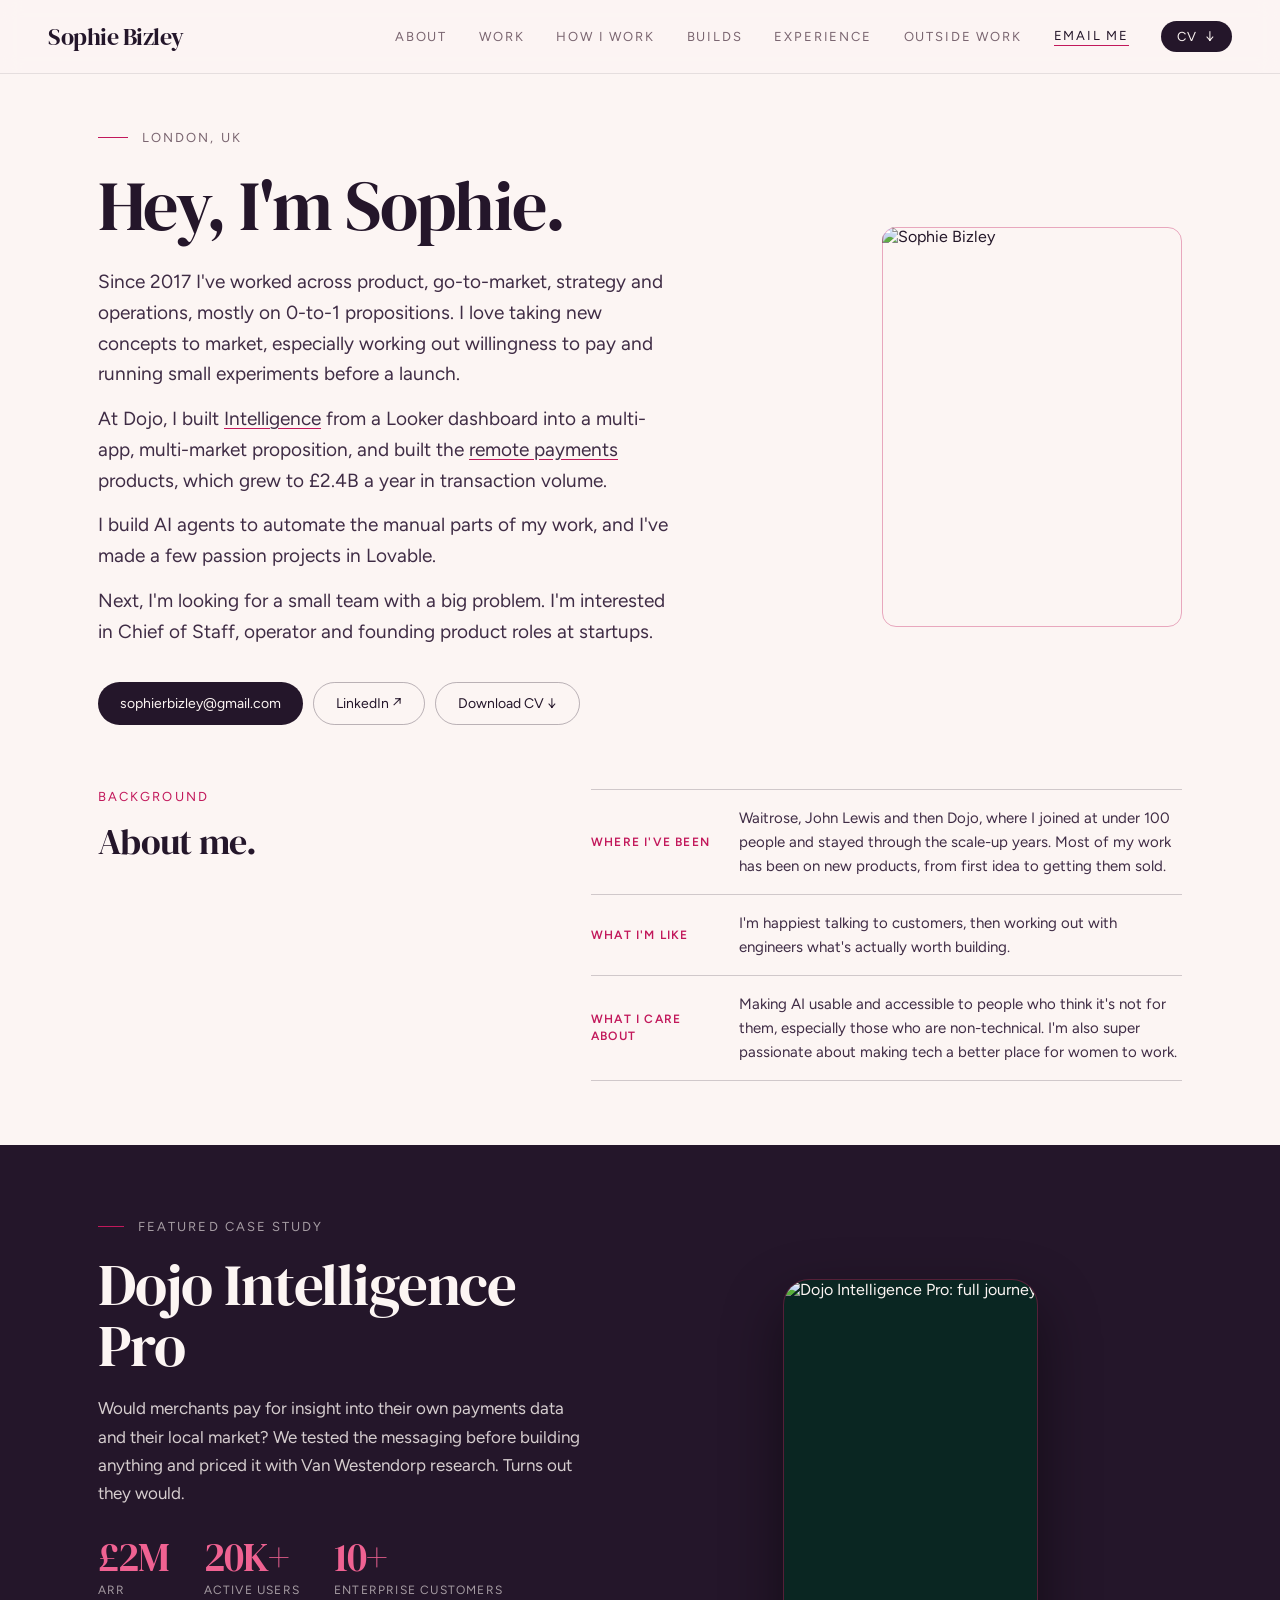
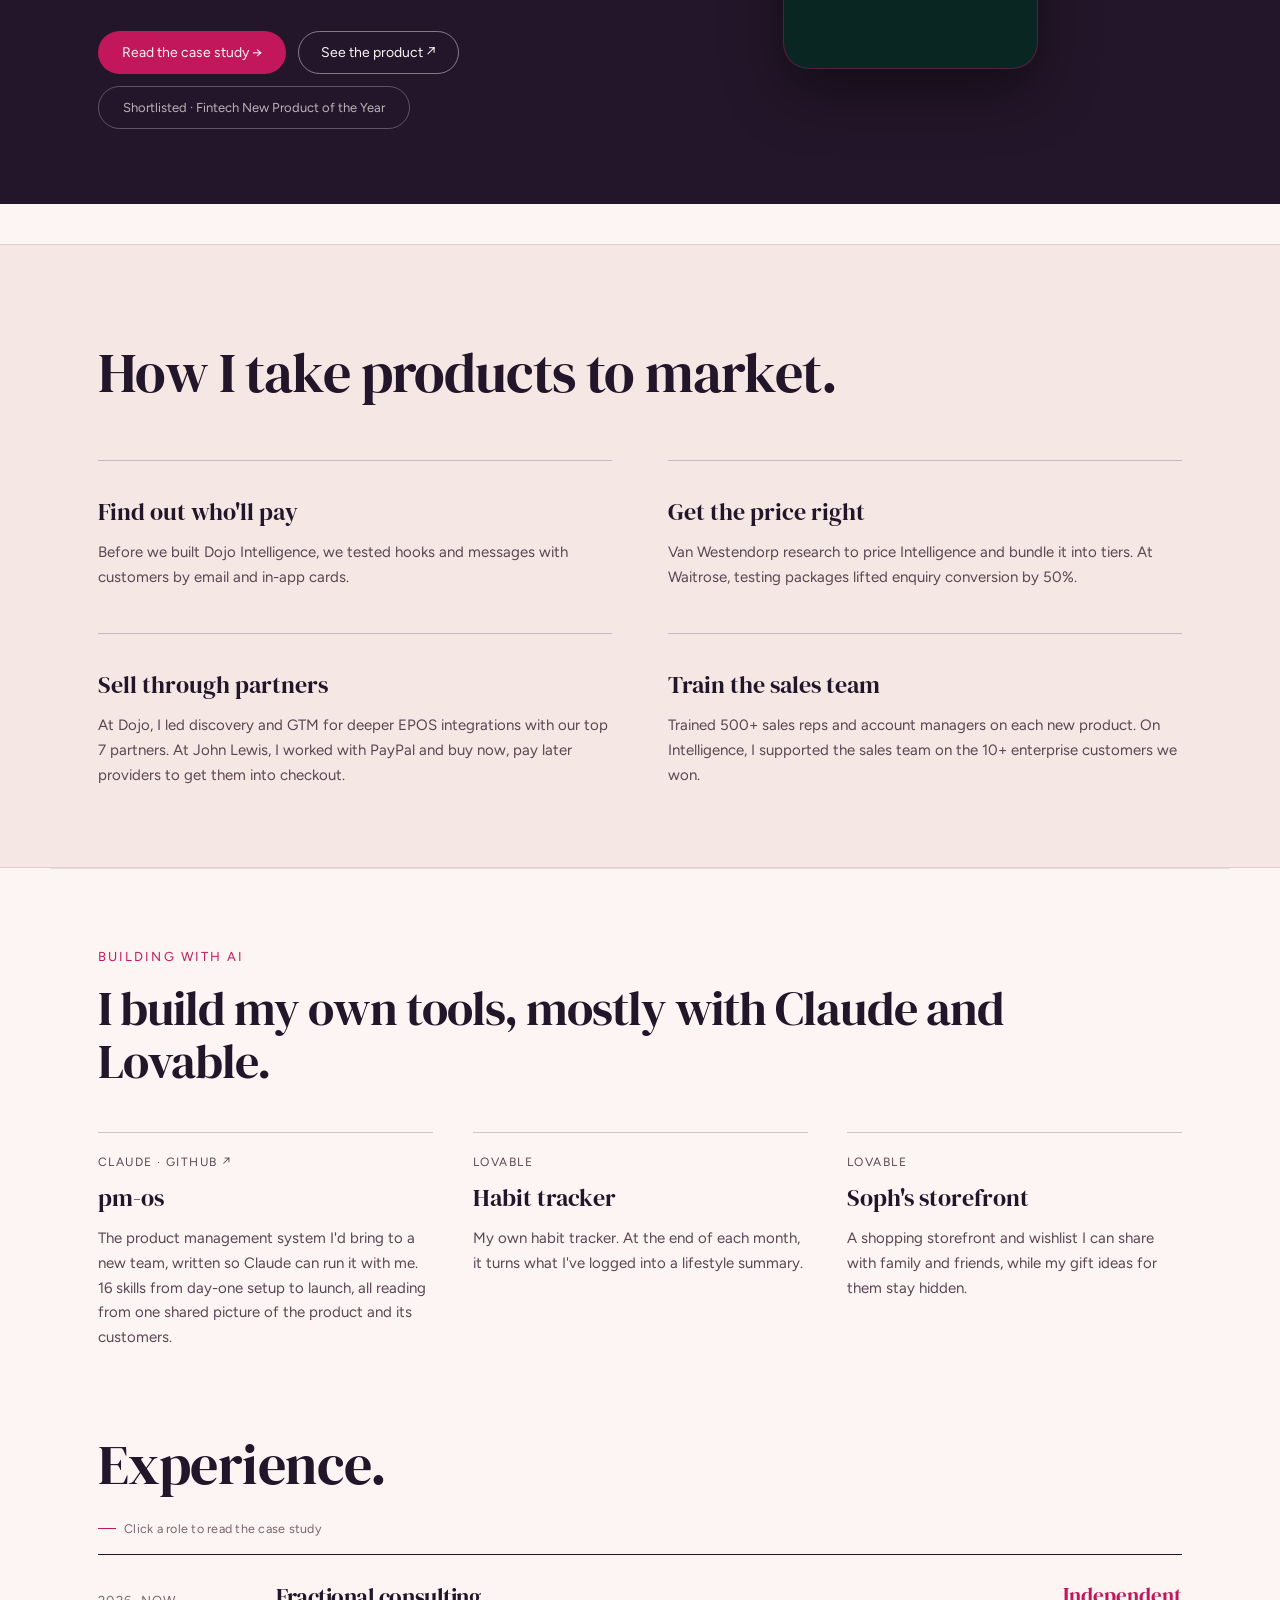
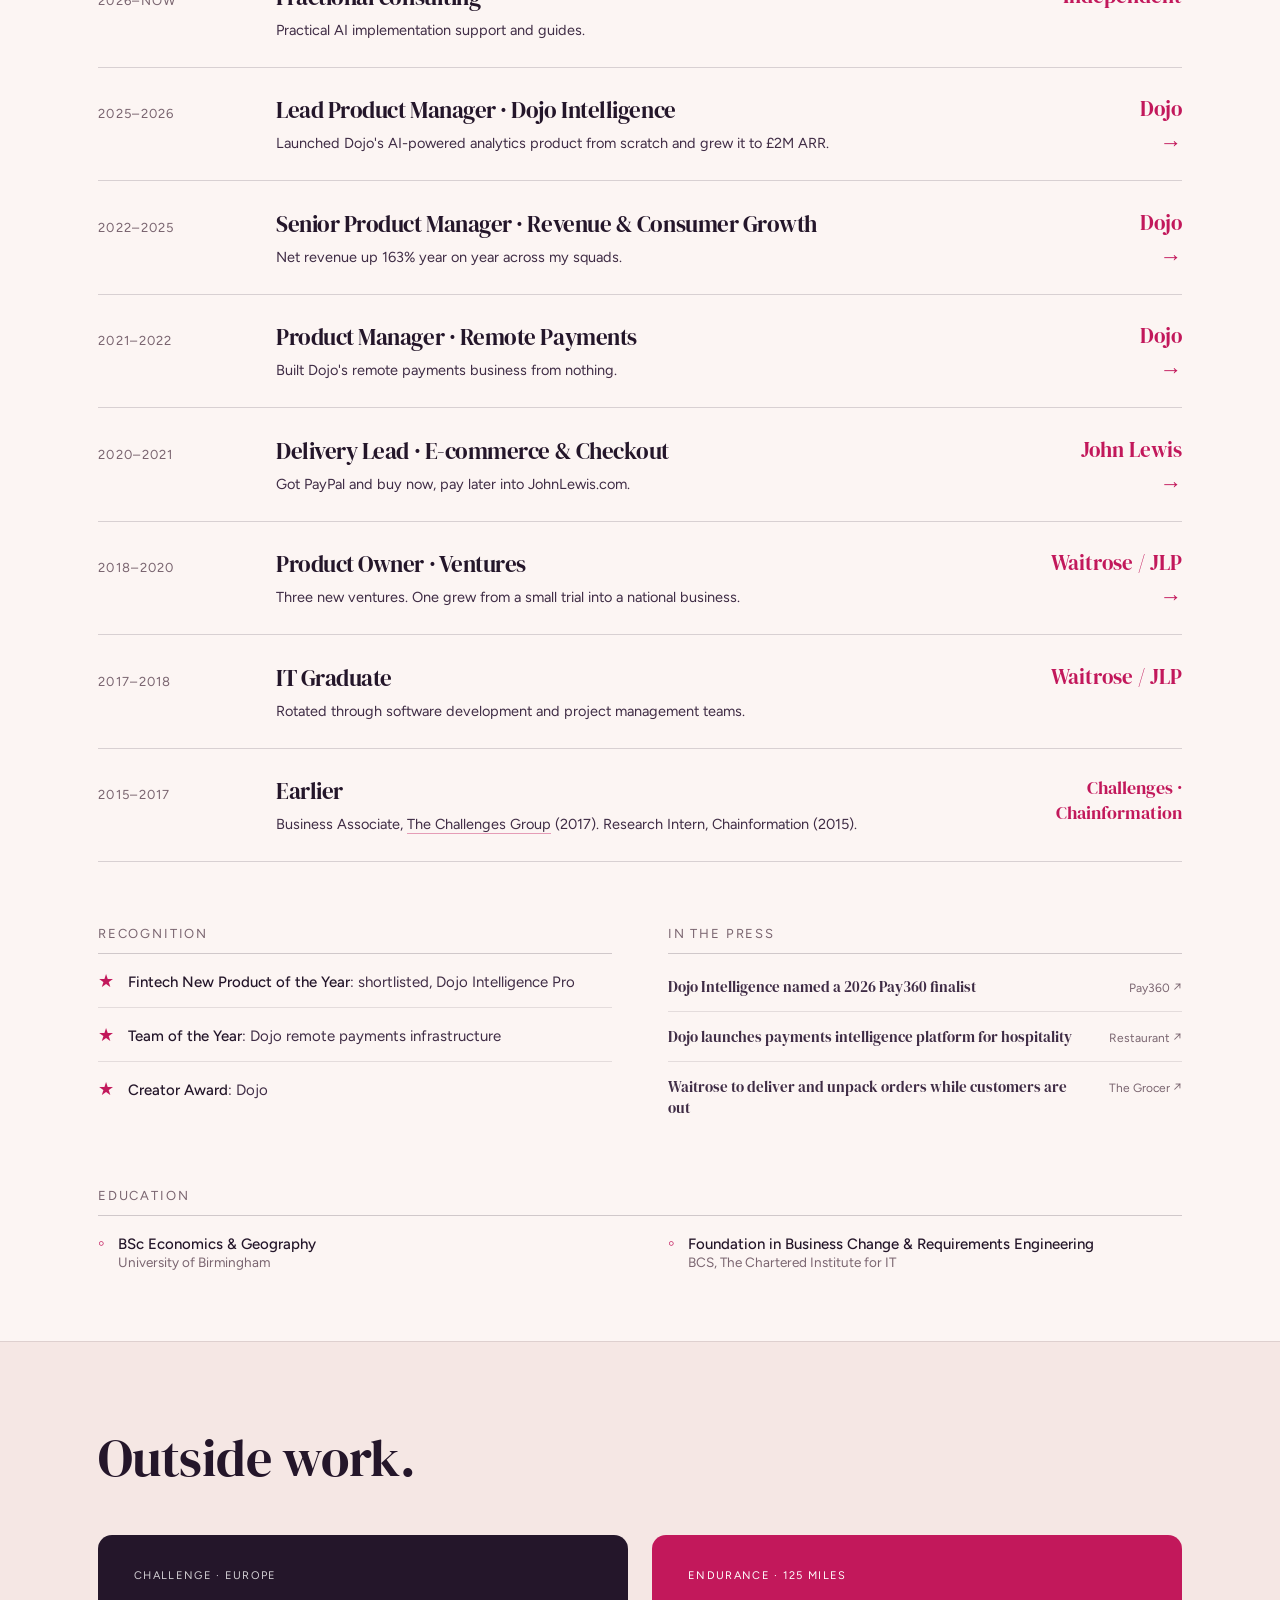
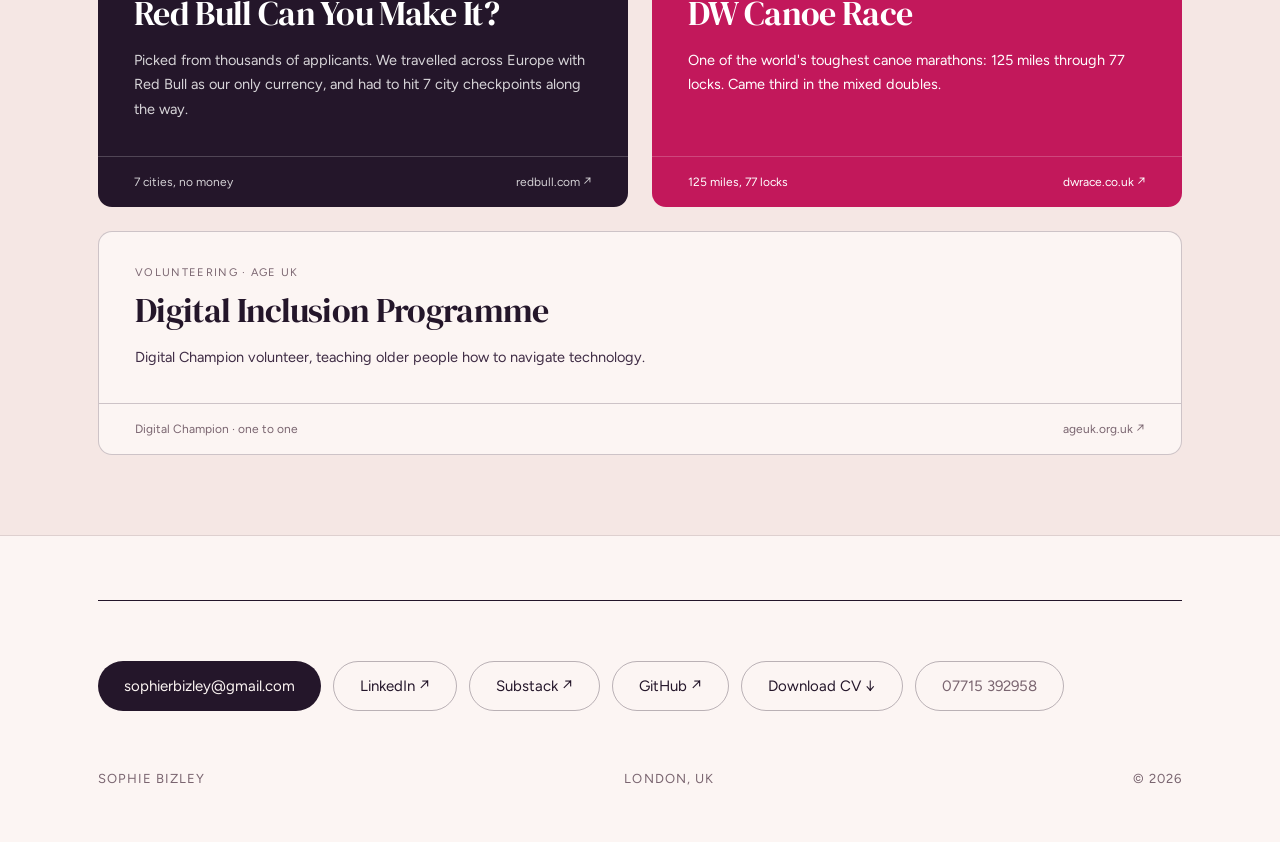
==== index.html @ 2b0c1ed3 "Sales card: one clause, no list Co-Authored-By: Claude Opus 5.5 <noreply@anthropic.com> Claude-Sessi" ====
<!DOCTYPE html>
<html lang="en">
<head>
<meta charset="utf-8">
<meta name="viewport" content="width=device-width, initial-scale=1">
<title>Sophie Bizley</title>
<meta name="description" content="Hey, I'm Sophie. 10 years across product, strategy, GTM and operations in fast-moving tech. Built an AI analytics product to £2M ARR and a payments product to £2.4B in annual volume.">
<link rel="canonical" href="https://sbizley.github.io/">
<meta property="og:type" content="website">
<meta property="og:url" content="https://sbizley.github.io/">
<meta property="og:title" content="Hey, I'm Sophie Bizley">
<meta property="og:description" content="10 years across product, strategy, GTM and operations in fast-moving tech. Built an AI analytics product to £2M ARR and a payments product to £2.4B in annual volume.">
<meta property="og:image" content="https://sbizley.github.io/og-card.jpg">
<meta property="og:image:width" content="1200">
<meta property="og:image:height" content="627">
<meta property="og:image:alt" content="Sophie Bizley, London. Product, strategy, GTM and operations.">
<meta name="twitter:card" content="summary_large_image">
<meta name="twitter:image" content="https://sbizley.github.io/og-card.jpg">
<link rel="icon" type="image/svg+xml" href="favicon.svg">
<link rel="stylesheet" href="style.css">
</head>
<body>

<nav class="nav">
  <a href="#top" class="brand">Sophie Bizley</a>
  <button class="burger" type="button" aria-label="Toggle menu" aria-expanded="false"><span></span></button>
  <div class="navlinks">
    <a href="#about">About</a>
    <a href="#work">Work</a>
    <a href="#gtm">How I work</a>
    <a href="#build">Builds</a>
    <a href="#path">Experience</a>
    <a href="#beyond">Outside work</a>
    <a href="mailto:sophierbizley@gmail.com" class="contact">Email me</a>
    <a href="Sophie-Bizley-CV.pdf" download class="cv">CV <span style="font-size:14px;line-height:1">↓</span></a>
  </div>
</nav>

<header id="top" class="wrap hero">
  <div class="eyebrow" data-reveal>
    <span class="rule"></span>
    London, UK
  </div>
  <h1 data-reveal data-reveal-delay="80">
    Hey, I'm Sophie.
  </h1>

  <div class="hero-grid">
    <div>
      <div class="hero-lede" data-reveal data-reveal-delay="160">
        <p>Since 2017 I&#39;ve worked across product, go-to-market, strategy and operations, mostly on 0-to-1 propositions. I love taking new concepts to market, especially working out willingness to pay and running small experiments before a launch.</p>
        <p>At Dojo, I built <a href="https://dojo.tech/products/dojo-intelligence/" target="_blank" rel="noopener">Intelligence</a> from a Looker dashboard into a multi-app, multi-market proposition, and built the <a href="https://dojo.tech/products/online-payments/" target="_blank" rel="noopener">remote payments</a> products, which grew to £2.4B a year in transaction volume.</p>
        <p>I build AI agents to automate the manual parts of my work, and I&#39;ve made a few passion projects in Lovable.</p>
        <p>Next, I&#39;m looking for a small team with a big problem. I&#39;m interested in Chief of Staff, operator and founding product roles at startups.</p>
      </div>
      <div class="hero-cta" data-reveal data-reveal-delay="240">
        <a href="mailto:sophierbizley@gmail.com" class="btn btn-solid">sophierbizley@gmail.com</a>
        <a href="https://www.linkedin.com/in/sophiebizley/" target="_blank" rel="noopener" class="btn btn-outline">LinkedIn ↗</a>
        <a href="Sophie-Bizley-CV.pdf" download class="btn btn-outline">Download CV ↓</a>
      </div>
    </div>
    <div class="hero-photo" data-reveal data-reveal-delay="120">
      <img src="ref-img-00.jpg" alt="Sophie Bizley">
    </div>
  </div>
</header>

<section id="about" class="wrap about-section">
  <div class="two-col">
    <div data-reveal>
      <div class="about-kicker">Background</div>
      <h2 class="about-title">About me.</h2>
    </div>
    <div class="about-list" data-reveal data-reveal-delay="100">
      <div class="about-row">
        <span class="k">Where I&#39;ve been</span>
        <p>Waitrose, John Lewis and then Dojo, where I joined at under 100 people and stayed through the scale-up years. Most of my work has been on new products, from first idea to getting them sold.</p>
      </div>
      <div class="about-row">
        <span class="k">What I&#39;m like</span>
        <p>I&#39;m happiest talking to customers, then working out with engineers what&#39;s actually worth building.</p>
      </div>
      <div class="about-row">
        <span class="k">What I care about</span>
        <p>Making AI usable and accessible to people who think it&#39;s not for them, especially those who are non-technical. I&#39;m also super passionate about making tech a better place for women to work.</p>
      </div>
    </div>
  </div>
</section>

<section id="work" class="feature-section">
  <div class="wrap feature">
    <div data-reveal>
      <div class="eyebrow">
        <span class="rule"></span>
        Featured case study
      </div>
      <h2>Dojo Intelligence Pro</h2>
      <p>Would merchants pay for insight into their own payments data and their local market? We tested the messaging before building anything and priced it with Van Westendorp research. Turns out they would.</p>
      <div class="feature-stats">
        <div>
          <div class="num-big num-count" data-count="2" data-prefix="£" data-suffix="M">£2M</div>
          <div class="num-label">ARR</div>
        </div>
        <div>
          <div class="num-big num-count" data-count="20" data-suffix="K+">20K+</div>
          <div class="num-label">Active users</div>
        </div>
        <div>
          <div class="num-big num-count" data-count="10" data-suffix="+">10+</div>
          <div class="num-label">Enterprise customers</div>
        </div>
      </div>
      <div class="feature-cta">
        <a href="intelligence-pro.html" class="btn btn-accent">Read the case study →</a>
        <a href="https://dojo.tech/products/dojo-intelligence/" target="_blank" rel="noopener" class="btn btn-outline btn-on-dark">See the product ↗</a>
        <span class="feature-badge">Shortlisted · Fintech New Product of the Year</span>
      </div>
    </div>
    <div class="feature-media" data-reveal data-reveal-delay="120">
      <div class="feature-media-frame">
        <img src="full-journey-hd.gif" data-gif="full-journey-hd-poster.png" alt="Dojo Intelligence Pro: full journey">
      </div>
    </div>
  </div>
</section>

<!-- HOW I LIKE TO WORK: removed for now, Soph adding back the automation stat later
<section id="approach" class="approach-section">
  <div class="wrap">
    <div class="kicker" data-reveal>How I like to work</div>
    <h2 data-reveal data-reveal-delay="80">I hate doing the same task twice, I love a good problem, and I&#39;d rather test an idea than argue about it.</h2>
    <div class="approach-grid">
      <div class="approach-item" data-reveal>
        <h3>Automate the manual stuff</h3>
        <p>I built AI agents and Jira, Slack and Notion automations that took over 6 team workflows, from company updates to roadmap syncing and customer insight triage, then opened them up to PMs across Dojo. My squad got 5+ hours a week back, and the wider PM team about a day a week.</p>
      </div>
      <div class="approach-item" data-reveal data-reveal-delay="100">
        <h3>Get close to customers</h3>
        <p>I spend time with merchants and sales teams until I find the question behind the question. Then I dig into the jobs they&#39;re trying to get done, because that&#39;s where the growth is.</p>
      </div>
      <div class="approach-item" data-reveal data-reveal-delay="200">
        <h3>Experiment to conviction</h3>
        <p>Gut feel gets a hypothesis. Experimentation gets a decision. Fake door tests, A/B variants, usage signals. On a small team, rigour has to be there from day one.</p>
      </div>
      <div class="approach-item" data-reveal data-reveal-delay="300">
        <h3>Bring people with me</h3>
        <p>I&#39;ve trained 500+ sales reps, run vision workshops with founders and presented strategy to the whole company. A plan only works if people believe in it.</p>
      </div>
    </div>
  </div>
</section>
-->

<section id="gtm" class="approach-section">
  <div class="wrap">
    <h2 data-reveal>How I take products to market.</h2>
    <div class="approach-grid">
      <div class="approach-item" data-reveal>
        <h3>Find out who&#39;ll pay</h3>
        <p>Before we built Dojo Intelligence, we tested hooks and messages with customers by email and in-app cards.</p>
      </div>
      <div class="approach-item" data-reveal data-reveal-delay="100">
        <h3>Get the price right</h3>
        <p>Van Westendorp research to price Intelligence and bundle it into tiers. At Waitrose, testing packages lifted enquiry conversion by 50%.</p>
      </div>
      <div class="approach-item" data-reveal data-reveal-delay="200">
        <h3>Sell through partners</h3>
        <p>At Dojo, I led discovery and GTM for deeper EPOS integrations with our top 7 partners. At John Lewis, I worked with PayPal and buy now, pay later providers to get them into checkout.</p>
      </div>
      <div class="approach-item" data-reveal data-reveal-delay="300">
        <h3>Train the sales team</h3>
        <p>Trained 500+ sales reps and account managers on each new product. On Intelligence, I supported the sales team on the 10+ enterprise customers we won.</p>
      </div>
    </div>
  </div>
</section>

<section id="build" class="wrap build-section">
  <div class="kicker" data-reveal>Building with AI</div>
  <h2 data-reveal data-reveal-delay="80">I build my own tools, mostly with Claude and Lovable.</h2>
  <div class="approach-grid">
    <a href="https://github.com/SBizley/pm-os-growth-skills" target="_blank" rel="noopener" class="approach-item build-card" data-reveal>
      <div class="build-meta">Claude · GitHub ↗</div>
      <h3>pm-os</h3>
      <p>The product management system I&#39;d bring to a new team, written so Claude can run it with me. 16 skills from day-one setup to launch, all reading from one shared picture of the product and its customers.</p>
    </a>
    <div class="approach-item build-card" data-reveal data-reveal-delay="100">
      <div class="build-meta">Lovable</div>
      <h3>Habit tracker</h3>
      <p>My own habit tracker. At the end of each month, it turns what I&#39;ve logged into a lifestyle summary.</p>
    </div>
    <div class="approach-item build-card" data-reveal data-reveal-delay="200">
      <div class="build-meta">Lovable</div>
      <h3>Soph&#39;s storefront</h3>
      <p>A shopping storefront and wishlist I can share with family and friends, while my gift ideas for them stay hidden.</p>
    </div>
  </div>
</section>

<section id="path" class="wrap path-section">
  <h2 data-reveal>Experience.</h2>
  <div class="path-hint"><span class="rule"></span>Click a role to read the case study</div>

  <div class="roles">
    <div class="role-row" data-reveal>
      <div class="role-date">2026–Now</div>
      <div>
        <div class="role-title">Fractional consulting</div>
        <div class="role-desc">Practical AI implementation support and guides.</div>
      </div>
      <div class="role-meta">
        <div class="role-company">Independent</div>
      </div>
    </div>

    <a href="intelligence-pro.html" class="role-row" data-reveal>
      <div class="role-date">2025–2026</div>
      <div>
        <div class="role-title">Lead Product Manager · Dojo Intelligence</div>
        <div class="role-desc">Launched Dojo&#39;s AI-powered analytics product from scratch and grew it to £2M ARR.</div>
      </div>
      <div class="role-meta">
        <div class="role-company">Dojo</div>
        <div class="role-arrow">→</div>
      </div>
    </a>

    <a href="order-and-pay.html" class="role-row" data-reveal>
      <div class="role-date">2022–2025</div>
      <div>
        <div class="role-title">Senior Product Manager · Revenue &amp; Consumer Growth</div>
        <div class="role-desc">Net revenue up 163% year on year across my squads.</div>
      </div>
      <div class="role-meta">
        <div class="role-company">Dojo</div>
        <div class="role-arrow">→</div>
      </div>
    </a>

    <a href="remote-payments.html" class="role-row" data-reveal>
      <div class="role-date">2021–2022</div>
      <div>
        <div class="role-title">Product Manager · Remote Payments</div>
        <div class="role-desc">Built Dojo&#39;s remote payments business from nothing.</div>
      </div>
      <div class="role-meta">
        <div class="role-company">Dojo</div>
        <div class="role-arrow">→</div>
      </div>
    </a>

    <a href="john-lewis.html" class="role-row" data-reveal>
      <div class="role-date">2020–2021</div>
      <div>
        <div class="role-title">Delivery Lead · E-commerce &amp; Checkout</div>
        <div class="role-desc">Got PayPal and buy now, pay later into JohnLewis.com.</div>
      </div>
      <div class="role-meta">
        <div class="role-company">John Lewis</div>
        <div class="role-arrow">→</div>
      </div>
    </a>

    <a href="waitrose-ventures.html" class="role-row" data-reveal>
      <div class="role-date">2018–2020</div>
      <div>
        <div class="role-title">Product Owner · Ventures</div>
        <div class="role-desc">Three new ventures. One grew from a small trial into a national business.</div>
      </div>
      <div class="role-meta">
        <div class="role-company">Waitrose / JLP</div>
        <div class="role-arrow">→</div>
      </div>
    </a>

    <div class="role-row muted" data-reveal>
      <div class="role-date">2017–2018</div>
      <div>
        <div class="role-title">IT Graduate</div>
        <div class="role-desc">Rotated through software development and project management teams.</div>
      </div>
      <div class="role-meta">
        <div class="role-company">Waitrose / JLP</div>
      </div>
    </div>

    <div class="role-row muted" data-reveal>
      <div class="role-date">2015–2017</div>
      <div>
        <div class="role-title">Earlier</div>
        <div class="role-desc">Business Associate, <a href="https://challengesworldwide.com/" target="_blank" rel="noopener">The Challenges Group</a> (2017). Research Intern, Chainformation (2015).</div>
      </div>
      <div class="role-meta">
        <div class="role-company small">Challenges · Chainformation</div>
      </div>
    </div>
  </div>

  <div class="rec-press">
    <div data-reveal>
      <div class="list-heading">Recognition</div>
      <div>
        <div class="rec-row"><span class="star">★</span><div class="txt"><b>Fintech New Product of the Year</b>: shortlisted, Dojo Intelligence Pro</div></div>
        <div class="rec-row"><span class="star">★</span><div class="txt"><b>Team of the Year</b>: Dojo remote payments infrastructure</div></div>
        <div class="rec-row"><span class="star">★</span><div class="txt"><b>Creator Award</b>: Dojo</div></div>
      </div>
    </div>
    <div data-reveal data-reveal-delay="100">
      <div class="list-heading">In the Press</div>
      <div class="press-list">
        <a href="https://thepay360awards.com/2026-finalists/" target="_blank" rel="noopener" class="press-row">
          <span class="headline">Dojo Intelligence named a 2026 Pay360 finalist</span>
          <span class="src">Pay360 ↗</span>
        </a>
        <a href="https://www.restaurantonline.co.uk/Article/2026/06/15/dojo-launches-payments-intelligence-platform-for-hospitality-businesses/" target="_blank" rel="noopener" class="press-row">
          <span class="headline">Dojo launches payments intelligence platform for hospitality</span>
          <span class="src">Restaurant ↗</span>
        </a>
        <a href="https://www.thegrocer.co.uk/news/waitrose-to-deliver-and-unpack-orders-while-customers-are-out/572445.article" target="_blank" rel="noopener" class="press-row">
          <span class="headline">Waitrose to deliver and unpack orders while customers are out</span>
          <span class="src">The Grocer ↗</span>
        </a>
      </div>
    </div>
  </div>

  <div class="education" data-reveal>
    <div class="list-heading">Education</div>
    <div class="two-col" style="grid-template-columns:1fr 1fr">
      <div class="edu-row">
        <span class="mark">◦</span>
        <div class="txt"><b>BSc Economics &amp; Geography</b><br><span class="school">University of Birmingham</span></div>
      </div>
      <div class="edu-row">
        <span class="mark">◦</span>
        <div class="txt"><b>Foundation in Business Change &amp; Requirements Engineering</b><br><span class="school">BCS, The Chartered Institute for IT</span></div>
      </div>
    </div>
  </div>
</section>


<section id="beyond" class="beyond-section">
  <div class="wrap beyond-inner">
    <h2 data-reveal>Outside work.</h2>
    <div class="beyond-grid">
      <div class="beyond-card dark" data-reveal>
        <figure class="photo-slot"><span>Photo: somewhere in Europe with a can of Red Bull</span></figure>
        <div class="beyond-body">
          <div class="beyond-kicker">Challenge · Europe</div>
          <div class="beyond-title">Red Bull Can You Make It?</div>
          <p>Picked from thousands of applicants. We travelled across Europe with Red Bull as our only currency, and had to hit 7 city checkpoints along the way.</p>
        </div>
        <a href="https://www.redbull.com/gb-en/events/red-bull-can-you-make-it" target="_blank" rel="noopener" class="beyond-foot">
          <span>7 cities, no money</span><span>redbull.com ↗</span>
        </a>
      </div>
      <div class="beyond-card accent" data-reveal data-reveal-delay="120">
        <figure class="photo-slot"><span>Photo: on the water, Devizes to Westminster</span></figure>
        <div class="beyond-body">
          <div class="beyond-kicker">Endurance · 125 miles</div>
          <div class="beyond-title">DW Canoe Race</div>
          <p>One of the world&#39;s toughest canoe marathons: 125 miles through 77 locks. Came third in the mixed doubles.</p>
        </div>
        <a href="https://www.dwrace.co.uk/" target="_blank" rel="noopener" class="beyond-foot">
          <span>125 miles, 77 locks</span><span>dwrace.co.uk ↗</span>
        </a>
      </div>
      <div class="beyond-card light full" data-reveal data-reveal-delay="240">
        <figure class="photo-slot"><span>Photo: Age UK Digital Champion session</span></figure>
        <div class="beyond-body">
          <div class="beyond-kicker">Volunteering · Age UK</div>
          <div class="beyond-title">Digital Inclusion Programme</div>
          <p>Digital Champion volunteer, teaching older people how to navigate technology.</p>
        </div>
        <a href="https://www.ageuk.org.uk/our-impact/programmes/digital-skills/digital-champions/" target="_blank" rel="noopener" class="beyond-foot">
          <span>Digital Champion · one to one</span><span>ageuk.org.uk ↗</span>
        </a>
      </div>
    </div>
  </div>
</section>


<footer class="wrap site-footer">
  <div class="footer-inner" data-reveal>
    <div class="footer-cta">
      <a href="mailto:sophierbizley@gmail.com" class="btn btn-solid" style="padding:15px 26px;font-size:15px">sophierbizley@gmail.com</a>
      <a href="https://www.linkedin.com/in/sophiebizley/" target="_blank" rel="noopener" class="btn btn-outline" style="padding:15px 26px;font-size:15px">LinkedIn ↗</a>
      <a href="https://techwithsoph.substack.com" target="_blank" rel="noopener" class="btn btn-outline" style="padding:15px 26px;font-size:15px">Substack ↗</a>
      <a href="https://github.com/SBizley" target="_blank" rel="noopener" class="btn btn-outline" style="padding:15px 26px;font-size:15px">GitHub ↗</a>
      <a href="Sophie-Bizley-CV.pdf" download class="btn btn-outline" style="padding:15px 26px;font-size:15px">Download CV ↓</a>
      <span class="btn-static">07715 392958</span>
    </div>
    <div class="footer-meta">
      <span>Sophie Bizley</span>
      <span>London, UK</span>
      <span>© 2026</span>
    </div>
  </div>
</footer>

<script src="main.js"></script>
</body>
</html>
---- style.css ----
/* Sophie Bizley — Portfolio (Editorial Mix)
   Shared styles for the main page and all case-study pages. */

@import url('https://fonts.googleapis.com/css2?family=DM+Serif+Display&family=Figtree:wght@400;500;600&display=swap');

:root{
  --cream:#FCF5F3;
  --band:#F5E7E4;
  --ink:#24162A;
  --ink-soft:#3F2C45;
  --muted:#7A6570;
  --muted-2:#5A4652;
  --rust:#C2185B;
  --hairline:rgba(36,22,42,0.11);
  --hairline-strong:rgba(36,22,42,0.22);

  --accent:#C2185B;
  --accent-rgb:194,24,91;

  --serif:'DM Serif Display', Georgia, serif;
  --sans:'Figtree', -apple-system, BlinkMacSystemFont, 'Segoe UI', sans-serif;
}

*{box-sizing:border-box;margin:0;padding:0}
html{scroll-behavior:smooth}
body{
  background:var(--cream);
  color:var(--ink);
  font-family:var(--sans);
  -webkit-font-smoothing:antialiased;
  min-height:100vh;
  overflow-x:hidden;
}
a{color:inherit;text-decoration:none}
img{max-width:100%}
::selection{background:var(--accent);color:var(--cream)}
a:focus-visible,button:focus-visible{outline:2px solid var(--accent);outline-offset:3px;border-radius:3px}

.hoverfade{transition:opacity .2s}
.hoverfade:hover{opacity:0.66}

/* ---------- Nav ---------- */
.nav{
  position:sticky;top:0;z-index:50;
  display:flex;align-items:center;justify-content:space-between;
  padding:20px 48px;
  background:rgba(252,245,243,0.82);
  backdrop-filter:blur(10px);
  border-bottom:1px solid rgba(36,22,42,0.1);
}
.nav-cs{padding:18px 48px}
.nav .brand{font-family:var(--serif);font-size:24px;letter-spacing:-0.01em}
.nav-cs .brand{font-size:22px}
.nav .back{display:inline-flex;align-items:center;gap:8px;font-size:13px;text-transform:uppercase;letter-spacing:0.12em;color:var(--muted);transition:color .2s}
.nav .back:hover{color:var(--accent)}

.burger{display:none;background:none;border:1px solid rgba(36,22,42,0.3);border-radius:10px;width:42px;height:42px;align-items:center;justify-content:center;cursor:pointer;color:var(--ink);padding:0}
.burger span{position:relative;display:block;width:18px;height:2px;background:var(--ink);transition:transform .3s,opacity .3s}
.burger span::before,.burger span::after{content:"";position:absolute;left:0;width:18px;height:2px;background:var(--ink);transition:transform .3s,opacity .3s}
.burger span::before{top:-6px}
.burger span::after{top:6px}
.burger.open span{background:transparent}
.burger.open span::before{transform:translateY(6px) rotate(45deg)}
.burger.open span::after{transform:translateY(-6px) rotate(-45deg)}

.navlinks{display:flex;align-items:center;gap:32px;font-size:13px;text-transform:uppercase;letter-spacing:0.14em;color:var(--muted)}
.navlinks a{transition:color .2s}
.navlinks a:hover{color:var(--accent)}
.navlinks .contact{color:var(--ink);border-bottom:1px solid var(--accent);padding-bottom:2px}
.navlinks .cv{display:inline-flex;align-items:center;gap:7px;padding:8px 16px;background:var(--ink);color:var(--cream);border-radius:999px;letter-spacing:0.1em;transition:background .2s}
.navlinks .cv:hover{background:var(--accent)}

/* ---------- Buttons ---------- */
.btn{display:inline-flex;align-items:center;gap:8px;border-radius:999px;font-size:14px;transition:background .2s,border-color .2s,color .2s,opacity .2s}
.btn-solid{padding:12px 22px;background:var(--ink);color:var(--cream)}
.btn-solid:hover{background:var(--accent)}
.btn-outline{padding:12px 22px;border:1px solid rgba(36,22,42,0.3);color:var(--ink)}
.btn-outline:hover{border-color:var(--accent);color:var(--accent)}
.btn-accent{padding:13px 24px;background:var(--accent);color:var(--cream)}
.btn-accent:hover{opacity:0.85}
.btn-static{padding:15px 26px;border:1px solid rgba(36,22,42,0.3);color:var(--muted);font-size:15px;border-radius:999px}

/* ---------- Section rhythm ---------- */
.wrap{max-width:1180px;margin:0 auto;padding-left:48px;padding-right:48px}
.wrap-narrow{max-width:1080px;margin:0 auto;padding-left:48px;padding-right:48px}

/* ---------- Hero (index) ---------- */
.hero{padding:90px 48px 60px}
.eyebrow{display:flex;align-items:center;gap:14px;font-size:13px;text-transform:uppercase;letter-spacing:0.16em;color:var(--muted)}
.eyebrow .rule{width:30px;height:1px;background:var(--accent);display:block}
.hero h1{
  margin-top:26px;font-family:var(--serif);font-weight:400;
  font-size:clamp(40px,5.5vw,72px);line-height:1;letter-spacing:-0.02em;
  text-wrap:balance;max-width:900px;
}
.hero h1 a{color:var(--accent);border-bottom:1px solid rgba(var(--accent-rgb),0.4);transition:opacity .2s;font-style:normal}
.hero h1 a:hover{opacity:0.6}
.hero h1 .role{font-style:normal}

.hero-grid{margin-top:26px;display:grid;grid-template-columns:1fr 300px;gap:56px;align-items:start}
.hero-lede{font-size:19px;line-height:1.62;color:var(--ink-soft);max-width:580px}
.hero-lede p + p{margin-top:14px}
.hero-lede .num{font-family:var(--serif);color:var(--accent)}
.hero-cta{margin-top:34px;display:flex;flex-wrap:wrap;gap:10px}

.hero-photo{position:relative}
.hero-photo img{width:100%;aspect-ratio:3/4;object-fit:cover;object-position:center 10%;border-radius:14px;display:block;filter:grayscale(12%)}
.hero-photo::after{content:"";position:absolute;inset:0;border-radius:14px;border:1px solid rgba(var(--accent-rgb),0.35);pointer-events:none}

/* ---------- Metrics band ---------- */
.metrics-section{border-top:1px solid var(--hairline);border-bottom:1px solid var(--hairline);background:var(--band)}
.metrics{max-width:1180px;margin:0 auto;display:grid;grid-template-columns:repeat(4,1fr)}
.metrics > div{padding:34px 40px;border-right:1px solid var(--hairline)}
.metrics > div:last-child{border-right:none}
.num-big{font-family:var(--serif);font-size:46px;color:var(--accent);line-height:1}
.num-label{margin-top:6px;font-size:12px;text-transform:uppercase;letter-spacing:0.1em;color:var(--muted)}

/* ---------- About ---------- */
.about-section{padding:64px 48px}
.two-col{display:grid;grid-template-columns:0.85fr 1.15fr;gap:56px;align-items:start}
.about-kicker{font-size:13px;text-transform:uppercase;letter-spacing:0.16em;color:var(--rust)}
.about-title{margin-top:16px;font-family:var(--serif);font-size:clamp(26px,3.2vw,36px);line-height:1.2;font-weight:400;font-style:normal}
.about-list{display:flex;flex-direction:column}
.about-row{display:flex;gap:16px;align-items:center;padding:16px 0;border-top:1px solid rgba(36,22,42,0.2)}
.about-row:last-child{border-bottom:1px solid rgba(36,22,42,0.2)}
.about-row .k{font-family:var(--serif);font-size:14px;color:var(--accent);width:132px;flex-shrink:0;text-transform:uppercase;letter-spacing:0.08em}
.about-row p{font-size:15px;line-height:1.6;color:var(--ink-soft)}

/* ---------- Feature (Currently building) ---------- */
.feature-section{background:var(--ink);color:var(--cream);border-bottom:1px solid var(--hairline)}
.feature{padding:74px 48px;display:grid;grid-template-columns:1fr 1.12fr;gap:56px;align-items:center}
.feature .eyebrow{color:rgba(252,245,243,0.6)}
.feature .eyebrow .rule{width:26px}
.feature h2{margin-top:20px;font-family:var(--serif);font-size:clamp(34px,4.6vw,60px);line-height:1.04;font-weight:400}
.feature p{margin-top:18px;font-size:17px;line-height:1.66;color:rgba(252,245,243,0.82);max-width:520px}
.feature-stats{margin-top:30px;display:flex;flex-wrap:wrap;gap:34px}
.feature-stats .num-big{font-size:40px}
.feature-stats .num-label{color:rgba(252,245,243,0.6)}
.feature-cta{margin-top:34px;display:flex;gap:12px;flex-wrap:wrap}
.feature-badge{display:inline-flex;align-items:center;gap:8px;padding:13px 24px;border:1px solid rgba(252,245,243,0.28);border-radius:999px;font-size:13px;color:rgba(252,245,243,0.7)}
.feature-media{display:flex;justify-content:center;align-items:center}
.feature-media-frame{border-radius:26px;overflow:hidden;border:1px solid rgba(var(--accent-rgb),0.4);box-shadow:0 24px 60px rgba(0,0,0,0.45);background:#0a2622;max-height:560px;aspect-ratio:1258/1922}
.feature-media-frame img{height:560px;width:auto;display:block}

/* ---------- Approach ---------- */
.approach-section{background:var(--band);color:var(--ink);margin-top:40px;border-top:1px solid var(--hairline);border-bottom:1px solid var(--hairline)}
.approach-section .wrap{padding:80px 48px}
.approach-section .kicker{font-size:13px;text-transform:uppercase;letter-spacing:0.16em;color:var(--rust)}
.approach-section h2{margin-top:18px;max-width:920px;font-family:var(--serif);font-size:clamp(30px,4.6vw,56px);line-height:1.08;font-weight:400}
.approach-grid{margin-top:56px;display:grid;grid-template-columns:repeat(2,1fr);gap:44px 56px}
.approach-item{border-top:1px solid var(--hairline-strong);padding-top:22px}
.approach-item .roman{font-family:var(--serif);font-size:30px;color:var(--accent)}
.approach-item h3{margin-top:12px;font-family:var(--serif);font-size:24px;font-weight:400}
.approach-item p{margin-top:12px;font-size:15px;line-height:1.65;color:var(--muted-2)}

/* ---------- Path (experience timeline) ---------- */
.path-section{padding:56px 48px}
.path-section h2{font-family:var(--serif);font-size:clamp(30px,4.6vw,56px);letter-spacing:-0.01em;font-weight:400}
.path-hint{margin-top:18px;font-size:12.5px;color:var(--muted);letter-spacing:0.02em;display:flex;align-items:center;gap:8px}
.path-hint .rule{width:18px;height:1px;background:var(--accent);display:block}
.roles{margin-top:18px;border-top:1.5px solid var(--ink)}
.role-row{display:grid;grid-template-columns:150px 1fr 150px;gap:28px;padding:26px 0;border-bottom:1px solid rgba(36,22,42,0.16);align-items:baseline;transition:opacity .2s}
a.role-row:hover{opacity:0.66}
.role-row.muted{opacity:0.6}
.role-date{font-size:13px;text-transform:uppercase;letter-spacing:0.1em;color:var(--muted)}
.role-title{font-family:var(--serif);font-size:23px;font-weight:400}
.role-desc{margin-top:6px;font-size:14.5px;color:var(--ink-soft);line-height:1.55}
.role-desc a{border-bottom:1px solid rgba(var(--accent-rgb),0.4);transition:opacity .2s}
.role-desc a:hover{opacity:0.6}
.role-meta{display:flex;flex-direction:column;align-items:flex-end;gap:8px;align-self:start}
.role-company{font-family:var(--serif);font-size:21px;color:var(--accent);text-align:right}
.role-company.small{font-size:18px}
.role-arrow{font-family:var(--serif);font-size:22px;color:var(--accent);line-height:1}

.rec-press{margin-top:64px;display:grid;grid-template-columns:1fr 1fr;gap:56px}
.list-heading{font-size:13px;text-transform:uppercase;letter-spacing:0.14em;color:var(--muted);border-bottom:1px solid rgba(36,22,42,0.2);padding-bottom:12px}
.rec-row{display:flex;gap:14px;align-items:baseline;padding:14px 0;border-bottom:1px solid var(--hairline)}
.rec-row:last-child{border-bottom:none}
.rec-row .star{font-family:var(--serif);font-size:18px;color:var(--accent)}
.rec-row .txt{font-size:15px;color:var(--ink-soft)}
.rec-row .txt b{color:var(--ink);font-weight:500}
.press-list{margin-top:8px}
.press-row{display:flex;align-items:baseline;justify-content:space-between;gap:18px;padding:14px 0;border-bottom:1px solid var(--hairline);transition:opacity .2s}
.press-row:last-child{border-bottom:none}
.press-row:hover{opacity:0.6}
.press-row .headline{font-size:15px;color:var(--ink-soft);font-family:var(--serif);font-style:normal}
.press-row .src{font-size:12px;color:var(--muted);white-space:nowrap}

.education{margin-top:56px}
.edu-row{display:flex;gap:14px;align-items:baseline;padding:14px 0}
.edu-row .mark{font-family:var(--serif);font-size:18px;color:var(--accent)}
.edu-row .txt{font-size:15px;color:var(--ink-soft)}
.edu-row .txt b{color:var(--ink);font-weight:500}
.edu-row .school{font-size:13.5px;color:var(--muted)}

/* ---------- Skills ---------- */
.skills-section{padding:36px 48px 56px}
.skills-head{display:flex;align-items:baseline;justify-content:space-between;border-bottom:1.5px solid var(--ink);padding-bottom:18px}
.skills-head h2{font-family:var(--serif);font-size:clamp(30px,4.6vw,52px);letter-spacing:-0.01em;font-weight:400}
.skills-head .tag{font-size:13px;text-transform:uppercase;letter-spacing:0.14em;color:var(--muted)}

.skill-feature{margin-top:40px;background:var(--accent);border-radius:16px;padding:40px;color:var(--cream);display:grid;grid-template-columns:300px 1fr;gap:40px;align-items:start}
.skill-feature .k{font-size:12px;text-transform:uppercase;letter-spacing:0.16em;color:rgba(252,245,243,0.7)}
.skill-feature h3{margin-top:12px;font-family:var(--serif);font-size:34px;font-weight:400;line-height:1.05}
.skill-feature p{margin-top:14px;font-size:14.5px;line-height:1.6;color:rgba(252,245,243,0.82)}
.skill-feature .pills{display:flex;flex-wrap:wrap;gap:10px;align-self:center}
.skill-feature .pills span{padding:9px 16px;background:var(--cream);color:var(--accent);border-radius:999px;font-size:14px;font-weight:500}

.skill-cols{margin-top:24px;display:grid;grid-template-columns:repeat(2,1fr);gap:28px 56px}
.skill-col{border-top:1px solid rgba(36,22,42,0.2);padding-top:20px}
.skill-col h3{font-family:var(--serif);font-size:22px;font-weight:400;color:var(--accent)}
.skill-col .tags{margin-top:14px;display:flex;flex-wrap:wrap;gap:8px}
.skill-col .tags span{padding:7px 13px;background:var(--band);border-radius:999px;font-size:13.5px;color:var(--ink-soft)}

/* ---------- Beyond work ---------- */
.beyond-section{background:var(--band);border-top:1px solid var(--hairline);border-bottom:1px solid var(--hairline)}
.beyond-inner{padding:80px 48px}
.beyond-inner h2{font-family:var(--serif);font-size:clamp(30px,4.6vw,52px);letter-spacing:-0.01em;font-weight:400}
.beyond-grid{margin-top:42px;display:grid;grid-template-columns:1fr 1fr;gap:24px}
.beyond-card{border-radius:14px;overflow:hidden;display:flex;flex-direction:column}
.beyond-card.dark{background:var(--ink)}
.beyond-card.accent{background:var(--accent)}
.beyond-card.light{background:var(--cream);border:1px solid var(--hairline-strong)}
.beyond-card.full{grid-column:1 / -1}
.beyond-body{padding:34px 36px;flex:1}
.beyond-kicker{font-size:11px;text-transform:uppercase;letter-spacing:0.12em;color:rgba(255,255,255,0.55);margin-bottom:14px}
.beyond-card.light .beyond-kicker{color:var(--muted)}
.beyond-title{font-family:var(--serif);font-size:34px;color:#fff;line-height:1.05;font-style:normal}
.beyond-card.light .beyond-title{color:var(--ink)}
.beyond-body p{margin-top:16px;font-size:14.5px;color:rgba(255,255,255,0.82);line-height:1.7}
.beyond-card.light .beyond-body p{color:var(--ink-soft)}
.beyond-foot{padding:18px 36px;border-top:1px solid rgba(255,255,255,0.2);display:flex;justify-content:space-between;align-items:center;font-size:12px;color:rgba(255,255,255,0.8)}
.beyond-card.light .beyond-foot{border-top:1px solid var(--hairline-strong);color:var(--muted)}
.beyond-card.light .beyond-foot:hover{opacity:0.66}

/* ---------- Build (side projects) ---------- */
.build-section{background:var(--cream);border-top:1px solid var(--hairline)}
.build-inner{padding:80px 48px}
.build-section .kicker{font-size:13px;text-transform:uppercase;letter-spacing:0.16em;color:var(--rust)}
.build-inner h2{margin-top:14px;font-family:var(--serif);font-size:clamp(30px,4.6vw,52px);letter-spacing:-0.01em;font-weight:400}
.build-grid{margin-top:42px;display:grid;grid-template-columns:minmax(0,560px);gap:24px}
.build-card{border-radius:14px;overflow:hidden;display:flex;flex-direction:column;text-decoration:none;color:inherit;transition:transform .2s ease}
a.build-card:hover{transform:translateY(-4px)}
.build-card.dark{background:var(--ink)}
.build-card.accent{background:var(--accent)}
.build-body{padding:34px 36px;flex:1}
.build-kicker{font-size:11px;text-transform:uppercase;letter-spacing:0.12em;color:rgba(255,255,255,0.55);margin-bottom:14px}
.build-title{font-family:var(--serif);font-size:34px;color:#fff;line-height:1.05;font-style:normal}
.build-body p{margin-top:16px;font-size:14.5px;color:rgba(255,255,255,0.82);line-height:1.7}
.build-foot{padding:18px 36px;border-top:1px solid rgba(255,255,255,0.2);display:flex;justify-content:space-between;align-items:center;font-size:12px;color:rgba(255,255,255,0.8)}

/* ---------- Footer / contact ---------- */
.site-footer{padding:64px 48px 56px}
.footer-inner{border-top:1.5px solid var(--ink);padding-top:60px}
.footer-inner h2{font-family:var(--serif);font-size:clamp(44px,9vw,124px);line-height:0.96;letter-spacing:-0.02em;font-weight:400}
.footer-inner h2 i{color:var(--accent);font-style:normal}
.footer-cta{margin-top:0;display:flex;flex-wrap:wrap;gap:12px}
.footer-meta{margin-top:60px;display:flex;justify-content:space-between;flex-wrap:wrap;gap:14px;font-size:13px;color:var(--muted);text-transform:uppercase;letter-spacing:0.08em}

/* ---------- Case study pages ---------- */
.cs-hero{max-width:1080px;margin:0 auto;padding:72px 48px 40px}
.cs-hero .eyebrow{gap:12px}
.cs-hero .eyebrow .rule{width:26px}
.cs-hero h1{margin-top:22px;font-family:var(--serif);font-size:clamp(40px,6vw,84px);line-height:1.02;letter-spacing:-0.02em;font-weight:400}
.cs-hero.wide h1{font-size:clamp(38px,5.6vw,76px);line-height:1.04}
.cs-hero .lede{margin-top:24px;font-size:20px;line-height:1.6;color:var(--ink-soft);max-width:680px}
.cs-links{margin-top:26px;display:flex;gap:12px;flex-wrap:wrap}
.cs-hero.wide .lede{max-width:700px}
.cs-stats{margin-top:34px;display:flex;flex-wrap:wrap;gap:40px;border-top:1px solid rgba(36,22,42,0.18);padding-top:26px}
.cs-stats .num-big{font-size:38px}
.cs-num-italic{font-family:var(--serif);font-size:38px;color:var(--accent);line-height:1;font-style:normal}

.cs-imagerow{max-width:1180px;margin:14px auto 0;padding:0 48px}
.cs-imagerow-caption{font-size:12px;text-transform:uppercase;letter-spacing:0.1em;color:var(--muted);margin-bottom:14px;text-align:center}
.cs-cards-3{display:grid;grid-template-columns:repeat(3,1fr);gap:24px;max-width:1180px;margin:0 auto}
.cs-card-white{background:#fff;border:1px solid rgba(36,22,42,0.14);border-radius:16px;overflow:hidden}
.cs-card-white img{width:100%;display:block}

.cs-phones{background:var(--band);border:1px solid rgba(36,22,42,0.14);border-radius:16px;padding:38px 28px;display:grid;grid-template-columns:repeat(4,1fr);gap:18px;align-items:end}
.cs-phone-col{display:flex;flex-direction:column;align-items:center;gap:12px}
.cs-phone{position:relative;width:100%;max-width:150px;border-radius:24px;border:4px solid var(--ink);overflow:hidden;background:#f5f2ed}
.cs-phone::before{content:"";position:absolute;top:0;left:50%;transform:translateX(-50%);width:58px;height:13px;background:var(--ink);border-radius:0 0 9px 9px;z-index:2}
.cs-phone img{width:100%;display:block;border-radius:20px}
.cs-phone-caption{font-size:11px;color:var(--muted);text-align:center;letter-spacing:0.04em}

.cs-statpanel{background:var(--ink);border-radius:18px;padding:64px 56px;display:grid;grid-template-columns:1fr auto;gap:32px;align-items:center;overflow:hidden}
.cs-statpanel .k{font-size:12px;text-transform:uppercase;letter-spacing:0.16em;color:rgba(252,245,243,0.55)}
.cs-statpanel .big{font-family:var(--serif);font-size:clamp(64px,11vw,150px);line-height:0.9;color:var(--accent);letter-spacing:-0.02em}
.cs-statpanel .sub{margin-top:10px;font-size:16px;color:rgba(252,245,243,0.8)}
.cs-statpanel .rails{display:flex;flex-direction:column;gap:20px;min-width:180px}
.cs-statpanel .rail{border-top:1px solid rgba(252,245,243,0.2);padding-top:12px}
.cs-statpanel .rail-label{font-family:var(--serif);font-size:22px;color:var(--cream)}
.cs-statpanel .rail-label a{border-bottom:1px solid rgba(252,245,243,0.35);transition:opacity .2s}
.cs-statpanel .rail-label a:hover{opacity:0.65}

.cs-imagepair{display:grid;grid-template-columns:repeat(2,1fr);gap:24px;max-width:760px;margin:0 auto}
.cs-imagepanel{background:var(--band);border:1px solid rgba(36,22,42,0.14);border-radius:16px;padding:28px;display:flex;flex-direction:column}
.cs-imagepanel .frame{height:340px;width:fit-content;margin:0 auto;display:flex;align-items:center;justify-content:center}
.cs-imagepanel .frame img{max-height:100%;max-width:100%;border-radius:22px;border:4px solid var(--ink);object-fit:contain}
.cs-imagepanel .cap{margin-top:16px;text-align:center;font-size:13px;color:var(--muted-2)}

.cs-section{max-width:1080px;margin:0 auto;padding:84px 48px 0}
.cs-section.tight{padding-top:36px}
.cs-section.mid{padding-top:78px}
.cs-section-head{display:flex;align-items:baseline;gap:16px;border-bottom:1.5px solid var(--ink);padding-bottom:16px}
.cs-section-head .idx{font-family:var(--serif);font-size:22px;color:var(--accent)}
.cs-section-head h2{font-family:var(--serif);font-size:clamp(26px,3.4vw,38px);letter-spacing:-0.01em;font-weight:400}
.cs-section-head .chip{font-size:11px;text-transform:uppercase;letter-spacing:0.12em;color:var(--cream);background:var(--ink);padding:5px 10px;border-radius:999px}

.cs-problem{margin-top:34px;display:grid;grid-template-columns:0.9fr 1.1fr;gap:56px;align-items:start}
.cs-problem-statement{font-family:var(--serif);font-size:clamp(24px,2.8vw,32px);line-height:1.2;color:var(--ink);font-style:normal}
.cs-problem-body{font-size:16px;line-height:1.72;color:var(--ink-soft);display:flex;flex-direction:column;gap:16px}
.cs-problem-body b{color:var(--ink)}

.cs-approach-grid{margin-top:38px;display:grid;grid-template-columns:repeat(3,1fr);gap:40px}
.cs-approach-item{border-top:1px solid rgba(36,22,42,0.22);padding-top:20px}
.cs-approach-item .roman{font-family:var(--serif);font-size:26px;color:var(--accent)}
.cs-approach-item h3{margin-top:10px;font-family:var(--serif);font-size:22px;font-weight:400}
.cs-approach-item p{margin-top:10px;font-size:14.5px;line-height:1.66;color:var(--muted-2)}
.cs-approach-item .cta{margin-top:14px;display:inline-flex;align-items:center;gap:7px;font-size:13px;letter-spacing:0.04em;color:var(--accent);border-bottom:1px solid rgba(var(--accent-rgb),0.4);padding-bottom:2px;transition:opacity .2s}
.cs-approach-item .cta:hover{opacity:0.65}
.cs-approach-item .note{margin-top:14px;font-size:13px;letter-spacing:0.04em;color:var(--muted);font-style:normal}

.cs-practice-kicker{font-size:13px;text-transform:uppercase;letter-spacing:0.14em;color:var(--rust)}
.cs-practice-grid{margin-top:24px;display:grid;grid-template-columns:repeat(3,1fr);gap:34px}
.cs-practice-item{border-top:1px solid rgba(36,22,42,0.2);padding-top:18px}
.cs-practice-item .cat{font-size:11px;text-transform:uppercase;letter-spacing:0.1em;color:var(--rust);margin-bottom:10px}
.cs-practice-item .title{font-family:var(--serif);font-size:21px;line-height:1.2;margin-bottom:12px;font-style:normal}
.cs-practice-item p{font-size:13.5px;line-height:1.65;color:var(--muted-2)}

.cs-quote{border-top:1px solid rgba(36,22,42,0.22);padding-top:36px}
.cs-quote .mark{font-family:var(--serif);font-size:44px;color:var(--accent);line-height:0.6}
.cs-quote p{margin-top:6px;font-family:var(--serif);font-size:clamp(24px,2.8vw,32px);line-height:1.32;color:var(--ink);max-width:820px;font-style:normal}
.cs-quote .attr{margin-top:22px;font-size:13px;letter-spacing:0.04em;color:var(--muted)}

.cs-imagery-band{max-width:1180px;margin:0 auto;padding:64px 48px 0}
.cs-imagery-2{display:grid;grid-template-columns:1fr 1fr;gap:24px;align-items:stretch}
.cs-imagery-card{background:var(--band);border-radius:16px;padding:28px;display:flex;flex-direction:column}
.cs-imagery-card .thumb{height:240px;max-width:340px;margin:0 auto;display:flex;align-items:center;justify-content:center;background:#fff;border:1px solid rgba(36,22,42,0.14);border-radius:16px;padding:20px}
.cs-imagery-card .thumb.plain{background:none;border:none;padding:0}
.cs-imagery-card .thumb img{width:100%;display:block}
.cs-imagery-card .cap{margin-top:16px}
.cs-imagery-card .cap-title{font-size:12px;font-weight:600;color:var(--ink);margin-bottom:4px}
.cs-imagery-card .cap p{font-size:12.5px;color:var(--muted);line-height:1.6}
.cs-phone-frame{width:120px;flex-shrink:0;aspect-ratio:120/250;border-radius:22px;border:4px solid var(--ink);overflow:hidden;background:#0a2622}
.cs-phone-frame img{width:100%;height:100%;object-fit:contain;display:block}

.cs-projection{margin-top:24px;background:#0F332C;border-radius:16px;padding:28px;display:flex;flex-direction:column;gap:12px}
.cs-projection img{width:100%;max-width:640px;margin:0 auto;display:block}
.cs-projection .cap{text-align:center}
.cs-projection .cap-title{font-size:12px;font-weight:600;color:var(--cream);margin-bottom:4px}
.cs-projection .cap p{font-size:12.5px;color:rgba(252,245,243,0.7);line-height:1.6;max-width:520px;margin:0 auto}

.cs-tradeoffs p.lede{margin-top:26px;font-size:16px;line-height:1.7;color:var(--ink-soft);max-width:620px}
.cs-tradeoff-list{margin-top:30px;display:flex;flex-direction:column}
.cs-tradeoff{display:grid;grid-template-columns:1.1fr 1fr 1fr;gap:32px;align-items:start;padding:26px 0;border-top:1px solid rgba(36,22,42,0.22)}
.cs-tradeoff:last-child{border-bottom:1px solid rgba(36,22,42,0.22)}
.cs-tradeoff .call{font-family:var(--serif);font-size:22px;line-height:1.2;color:var(--ink)}
.cs-tradeoff .lbl{font-size:11px;text-transform:uppercase;letter-spacing:0.1em;color:var(--rust);margin-bottom:5px}
.cs-tradeoff p{font-size:13.5px;line-height:1.6;color:var(--muted-2)}

.cs-outcome{margin-top:34px;display:grid;grid-template-columns:1.1fr 0.9fr;gap:56px;align-items:start}
.cs-outcome-body{font-size:16px;line-height:1.72;color:var(--ink-soft);display:flex;flex-direction:column;gap:16px}
.cs-outcome-body span.hi{color:var(--ink)}
.cs-outcome-stats{display:flex;flex-direction:column;gap:24px}
.cs-outcome-grid{display:grid;grid-template-columns:1fr 1fr;gap:24px}
.cs-outcome-stat{border-top:1px solid rgba(36,22,42,0.22);padding-top:14px}
.cs-outcome-stat .v{font-family:var(--serif);font-size:34px;color:var(--accent)}
.cs-outcome-stat .l{font-size:12px;color:var(--muted);margin-top:4px}
.cs-outcome-credential{display:flex;align-items:center;gap:12px;border-top:1px solid rgba(36,22,42,0.22);padding-top:14px}
.cs-outcome-credential .star{font-family:var(--serif);font-size:22px;color:var(--accent);font-style:normal}
.cs-outcome-credential .txt{font-size:12px;color:var(--muted);line-height:1.5}
.cs-outcome-bullets{margin:0;padding-left:20px;font-size:15px;line-height:1.6;color:var(--ink-soft);display:flex;flex-direction:column;gap:14px}

.cs-press{max-width:1080px;margin:0 auto;padding:56px 48px 0}

.cs-footer{max-width:1080px;margin:64px auto 0;padding:0 48px 64px}
.cs-footer.wide{margin-top:96px}
.cs-next{display:flex;align-items:center;justify-content:space-between;gap:24px;border-top:1.5px solid var(--ink);border-bottom:1px solid rgba(36,22,42,0.16);padding:30px 0;transition:opacity .2s}
.cs-next:hover{opacity:0.62}
.cs-next .k{font-size:12px;text-transform:uppercase;letter-spacing:0.12em;color:var(--muted)}
.cs-next .title{margin-top:6px;font-family:var(--serif);font-size:30px;font-weight:400}
.cs-next .arrow{font-family:var(--serif);font-size:30px;color:var(--accent)}
.cs-footer-row{margin-top:40px;display:flex;flex-wrap:wrap;align-items:center;justify-content:space-between;gap:18px}

/* ---------- Venture (Waitrose) ---------- */
.venture-banner{max-width:1180px;margin:14px auto 0;padding:0 48px}
.venture-banner.v2{margin-top:96px}
.venture-banner-inner{border-radius:18px;padding:56px 48px;display:flex;flex-direction:column;gap:14px}
.venture-banner-inner.v1{background:var(--ink)}
.venture-banner-inner.v2{background:#5C1F2E}
.venture-banner .k{font-size:12px;text-transform:uppercase;letter-spacing:0.16em;color:rgba(252,245,243,0.55)}
.venture-banner .title{font-family:var(--serif);font-size:clamp(28px,4vw,48px);line-height:1.12;color:var(--cream);max-width:880px;font-style:normal}
.venture-banner .sub{margin-top:6px;font-size:15px;color:rgba(252,245,243,0.75);max-width:620px}

/* ---------- Reveal / reduced motion ---------- */
[data-reveal]{opacity:0;transform:translateY(34px);transition:opacity .8s cubic-bezier(.22,.61,.36,1),transform .8s cubic-bezier(.22,.61,.36,1);will-change:opacity,transform}
[data-reveal].is-visible{opacity:1;transform:none}
@media (prefers-reduced-motion: reduce){
  [data-reveal]{opacity:1 !important;transform:none !important;transition:none !important}
}

/* ---------- Responsive ---------- */
@media (max-width:900px){
  .nav{padding:16px 22px;position:sticky}
  .burger{display:inline-flex}
  .navlinks{
    position:absolute;top:100%;left:0;right:0;flex-direction:column;align-items:stretch;gap:0;
    background:rgba(252,245,243,0.98);backdrop-filter:blur(10px);border-bottom:1px solid rgba(36,22,42,0.12);
    padding:6px 22px 16px;max-height:0;overflow:hidden;transition:max-height .32s ease;
    text-transform:none;letter-spacing:0.04em;
  }
  .navlinks.open{max-height:460px}
  .navlinks > a{padding:14px 2px;font-size:16px;border-bottom:1px solid rgba(36,22,42,0.08)}
  .navlinks > a:last-child{margin-top:12px;justify-content:center;border-bottom:none}

  .wrap,.wrap-narrow,.hero,.about-section,.feature,.approach-section .wrap,.path-section,.skills-section,.build-inner,.beyond-inner,.site-footer{
    padding-left:22px !important;padding-right:22px !important;
  }

  .hero-grid{grid-template-columns:1fr !important;gap:36px !important;margin-top:38px !important}
  .hero-photo{max-width:300px;margin:0 auto}

  .metrics{grid-template-columns:repeat(2,1fr) !important}
  .metrics > div{padding:24px 22px !important;border-right:none !important;border-bottom:1px solid var(--hairline)}
  .metrics > div:nth-child(odd){border-right:1px solid var(--hairline) !important}

  .feature{grid-template-columns:1fr !important;gap:40px !important;padding:52px 22px !important}

  .approach-grid{grid-template-columns:1fr !important;gap:30px !important;margin-top:40px !important}

  .role-row{grid-template-columns:1fr !important;gap:5px !important;padding:22px 0 !important}
  .role-row .role-meta{flex-direction:row !important;align-items:center !important;gap:8px !important;order:-1}
  .role-row .role-company{text-align:left !important;font-size:15px !important;opacity:0.8}
  .role-row .role-arrow{display:none !important}

  .skills-head{flex-direction:column !important;align-items:flex-start !important;gap:8px}

  .two-col,.rec-press,.education .two-col{grid-template-columns:1fr !important;gap:34px !important}

  .skill-feature{grid-template-columns:1fr !important;gap:24px !important;padding:32px 26px !important}
  .skill-cols{grid-template-columns:1fr !important;gap:26px !important}

  .build-grid{grid-template-columns:1fr !important}
  .beyond-grid{grid-template-columns:1fr !important}

  .cs-hero,.cs-section,.cs-imagerow,.cs-press,.cs-footer,.cs-imagery-band{padding-left:22px !important;padding-right:22px !important}
  .cs-problem,.cs-outcome{grid-template-columns:1fr !important;gap:32px !important}
  .cs-approach-grid,.cs-practice-grid{grid-template-columns:1fr !important;gap:30px !important}
  .cs-tradeoff{grid-template-columns:1fr !important;gap:12px !important}
  .cs-cards-3{grid-template-columns:1fr !important}
  .cs-phones{grid-template-columns:repeat(2,1fr) !important}
  .cs-imagery-2,.cs-imagepair{grid-template-columns:1fr !important}
  .cs-statpanel{grid-template-columns:1fr !important;padding:40px 28px !important}
  .cs-outcome-grid{grid-template-columns:1fr 1fr !important}
}
@media (max-width:560px){
  .metrics{grid-template-columns:1fr !important}
  .metrics > div:nth-child(odd){border-right:none !important}
}

/* ---------- Personal sections (Oct 2026) ---------- */
.inline-link{color:var(--accent);border-bottom:1px solid rgba(var(--accent-rgb),0.4)}
.link-row{color:inherit;text-decoration:none;transition:color .2s}
.link-row .arrow{color:var(--accent);margin-left:4px;display:inline-block;transition:transform .2s}
.link-row:hover p{color:var(--accent)}
.link-row:hover .arrow{transform:translateX(4px)}
.photo-slot{display:none !important}
.photo-slot{margin:0;aspect-ratio:4/3;display:flex;align-items:center;justify-content:center;text-align:center;padding:20px;border:1.5px dashed currentColor;opacity:.55;font-size:12px;text-transform:uppercase;letter-spacing:0.1em}
.beyond-card .photo-slot{margin:16px 16px 0;border-radius:10px;color:#fff}
.beyond-card.light .photo-slot{color:var(--muted)}
.off-record .photo-slot{border-radius:14px;color:var(--muted);max-width:420px}
.about-row .k{line-height:1.3}
.beyond-card.full{flex-direction:row;flex-wrap:wrap}
.beyond-card.full .photo-slot{flex:0 0 38%;margin:16px 0 16px 16px;aspect-ratio:4/3}
.beyond-card.full .beyond-body{flex:1;min-width:260px;align-self:center}
.beyond-card.full .beyond-foot{flex:0 0 100%}
@media (max-width:900px){.beyond-card.full .photo-slot{flex:1 1 100%;margin:16px 16px 0}}
/* Hide photo placeholders until real photos are added */
.photo-slot{display:none !important}

/* Hero: photo centred against the text, tighter spacing */
.hero{display:grid;grid-template-columns:1fr 300px;column-gap:72px;padding:56px 48px 24px}
.hero-grid{display:contents}
.hero > .eyebrow,.hero > h1,.hero-grid > div:first-child{grid-column:1}
.hero-grid > div:first-child{margin-top:26px}
.hero-photo{grid-column:2;grid-row:1 / span 3;align-self:center}
#about.about-section{padding-top:40px}
@media (max-width:900px){
  .hero{display:block;padding-top:40px}
  .hero-grid{display:grid}
  .hero-grid > div:first-child{margin-top:0}
  .hero-photo{grid-column:auto;grid-row:auto}
}

/* Plum: DM Serif Display headings, keep display type upright and slightly tighter */
.nav .brand,.hero h1,h2,.about-title,.beyond-title,.build-title,.feature h2,.num-big,.role-title{letter-spacing:-0.02em}
h1 em,h2 em,h3 em{font-style:normal}
.venture-banner-inner.v3{background:var(--accent)}
.cs-approach-grid.two{grid-template-columns:repeat(2,1fr)}
@media (max-width:900px){.cs-approach-grid.two{grid-template-columns:1fr}}

/* Critique fixes, Oct 2026 */
.about-row .k{font-family:var(--sans);font-size:12px;font-weight:600;letter-spacing:0.1em;line-height:1.4}
@media (max-width:600px){
  .about-row{flex-direction:column;align-items:flex-start;gap:6px}
  .about-row .k{width:auto}
}
.venture-banner + .venture-banner,.cs-section + .venture-banner,.cs-press + .venture-banner,.venture-banner{margin-top:72px}
.feature-stats .num-big{color:#F06292}
.beyond-kicker{color:rgba(255,255,255,0.8)}
.beyond-card.accent .beyond-foot{color:#fff}
.beyond-card.accent .beyond-kicker,.beyond-card.accent .beyond-body p{color:#fff}

/* Building with AI */
.build-section{padding:80px 48px 20px}
.build-section .kicker{font-size:13px;text-transform:uppercase;letter-spacing:0.16em;color:var(--rust)}
.build-section h2{margin-top:18px;max-width:920px;font-family:var(--serif);font-size:clamp(28px,4vw,48px);line-height:1.1;font-weight:400}
.build-section .approach-grid{margin-top:44px}
.build-card{display:block;color:inherit;text-decoration:none}
a.build-card:hover h3{color:var(--accent)}
.build-meta{font-size:12px;text-transform:uppercase;letter-spacing:0.12em;color:var(--muted-2)}
@media (max-width:900px){.build-section{padding:56px 24px 10px}}
.btn-on-dark{color:var(--cream);border-color:rgba(252,245,243,0.45)}
.btn-on-dark:hover{color:var(--cream);border-color:var(--cream)}
.build-card{border-radius:0}
.hero-lede a{text-decoration:underline;text-decoration-color:var(--accent);text-underline-offset:3px}
@media (min-width:901px){.build-section .approach-grid{grid-template-columns:repeat(3,1fr);gap:44px 40px}}
.navlinks > a,.brand{white-space:nowrap}
@media (min-width:901px) and (max-width:1180px){
  .burger{display:inline-flex}
  .navlinks{
    position:absolute;top:100%;left:0;right:0;flex-direction:column;align-items:stretch;gap:0;
    background:rgba(252,245,243,0.98);backdrop-filter:blur(10px);border-bottom:1px solid rgba(36,22,42,0.12);
    padding:6px 48px 16px;max-height:0;overflow:hidden;transition:max-height .32s ease;
    text-transform:none;letter-spacing:0.04em;
  }
  .navlinks.open{max-height:520px}
  .navlinks > a{padding:14px 2px;font-size:16px;border-bottom:1px solid rgba(36,22,42,0.08)}
  .navlinks > a:last-child{margin-top:12px;justify-content:center;border-bottom:none}
}
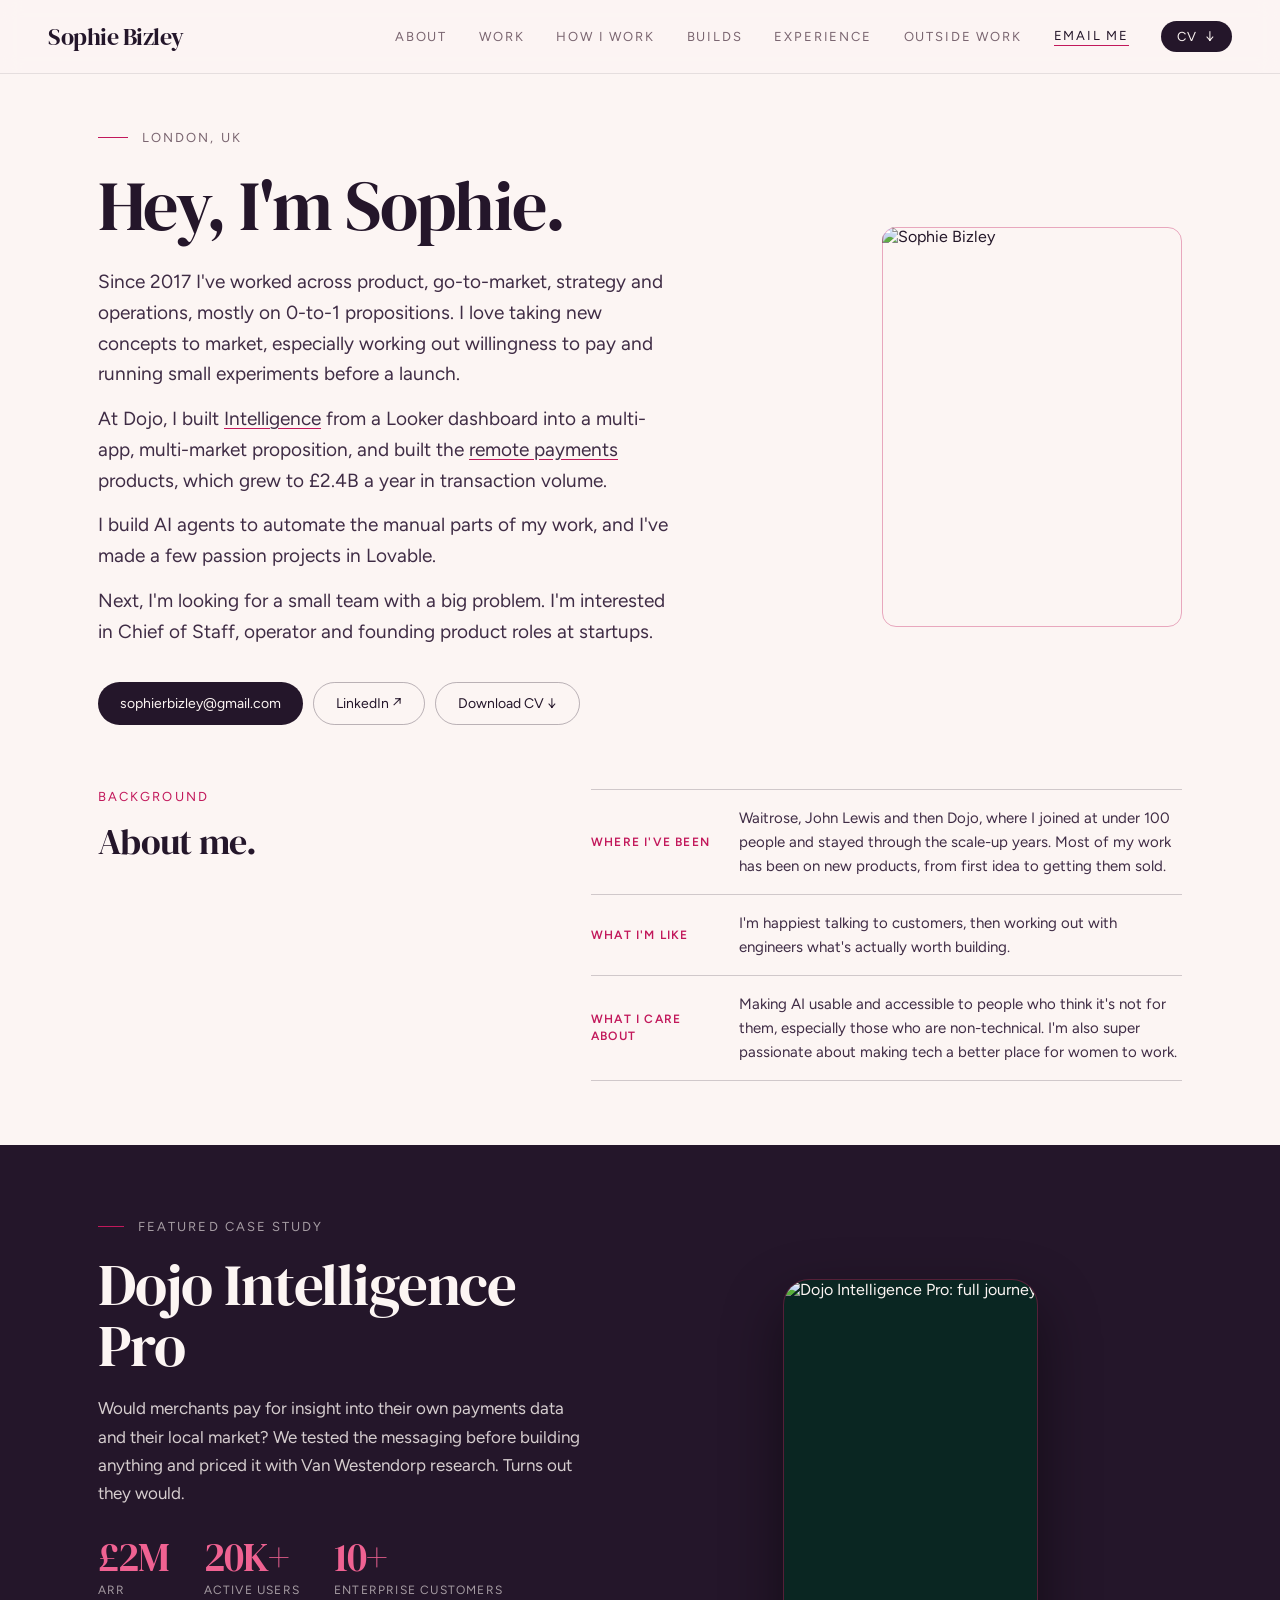
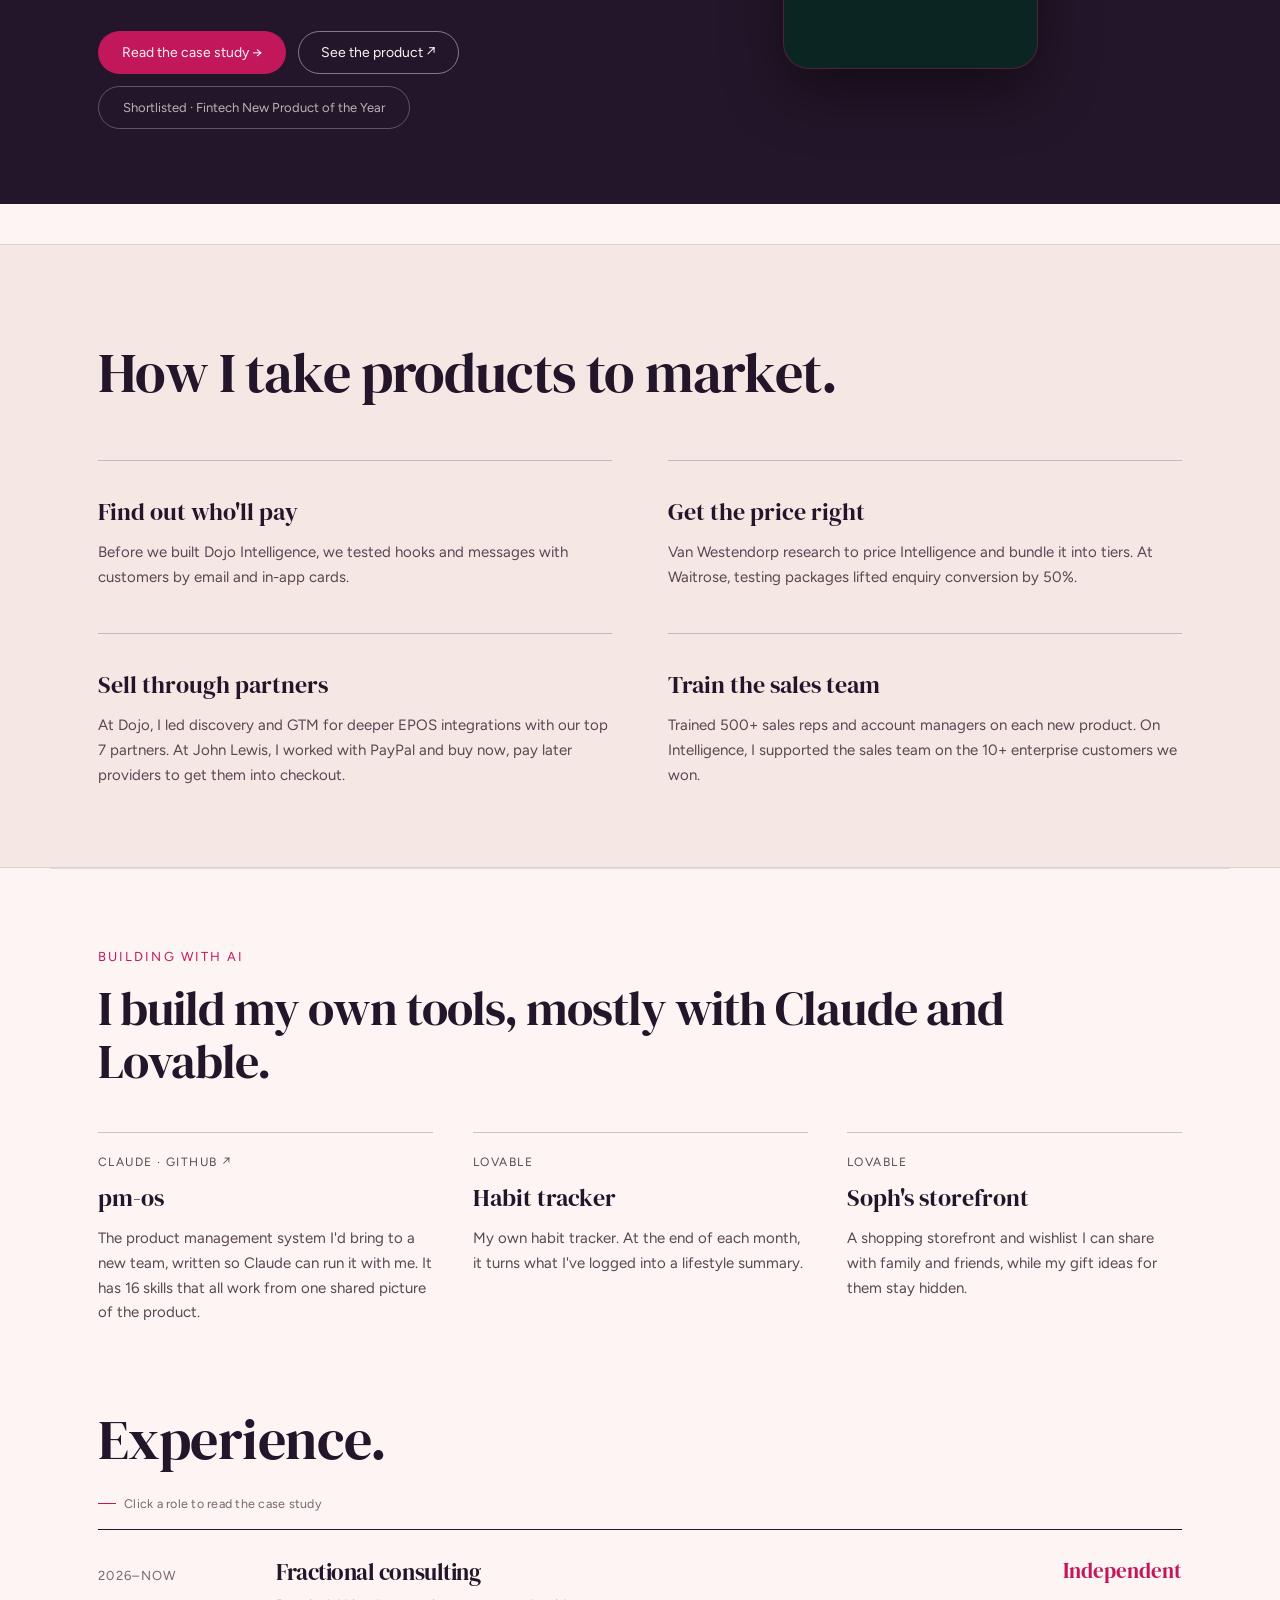
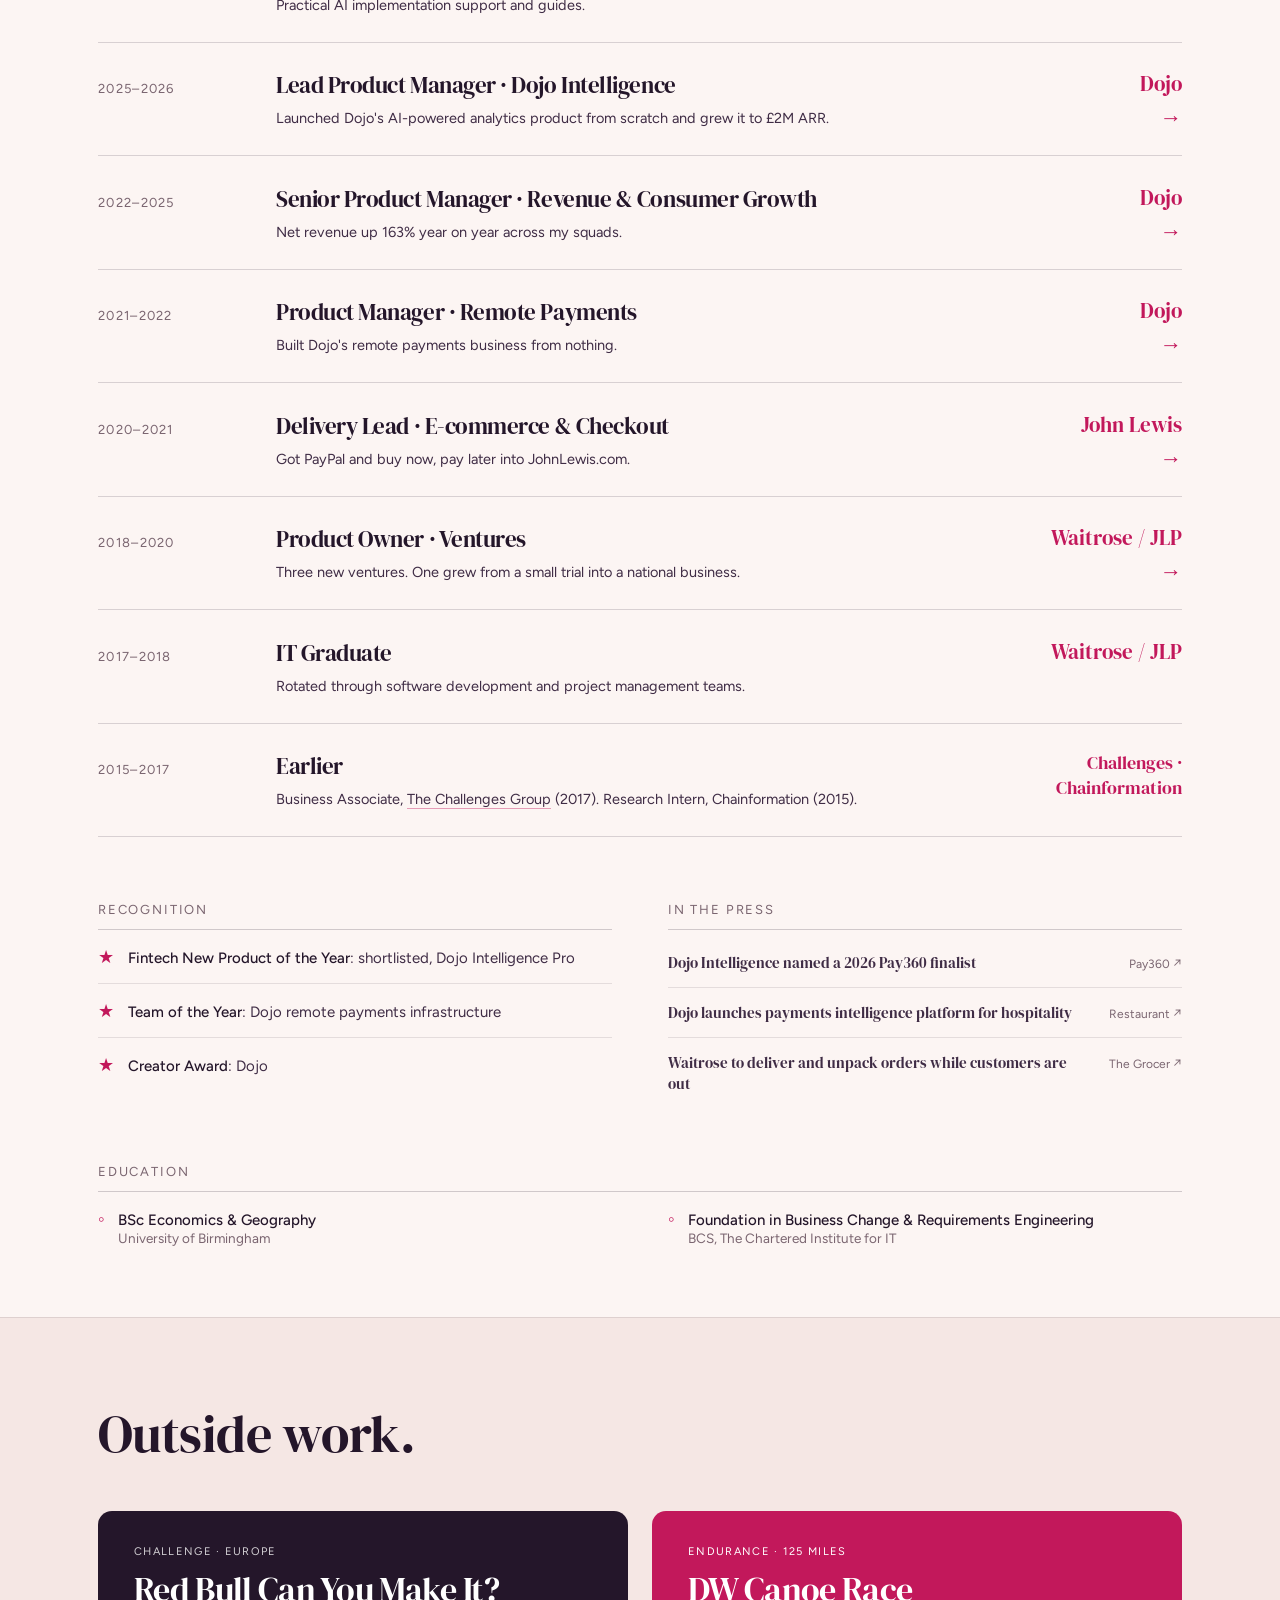
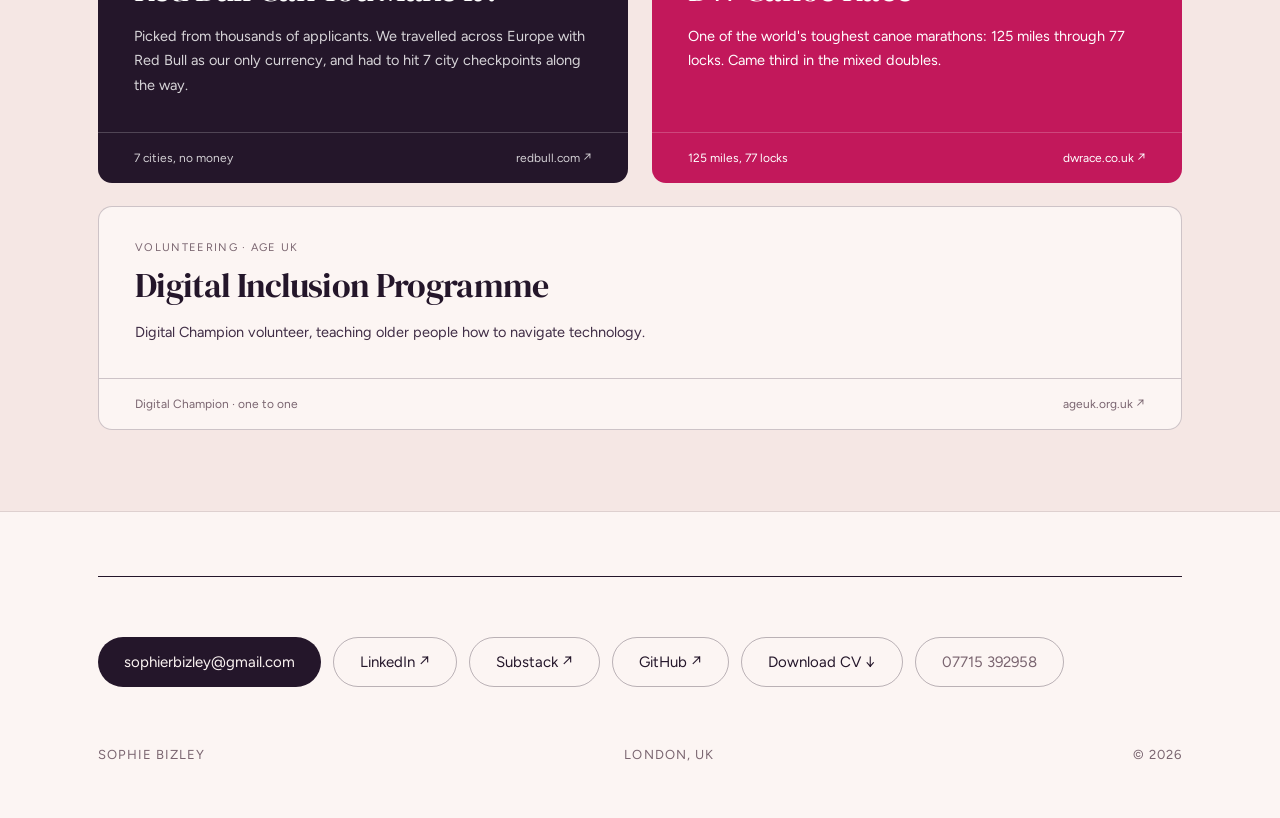
==== commit 8b03d6f8: "Remove remaining lists of three in my wording Co-Authored-By: Claude Opus 5.5 <noreply@anthropic.com" ====
--- a/index.html
+++ b/index.html
@@ -183,7 +183,7 @@
     <a href="https://github.com/SBizley/pm-os-growth-skills" target="_blank" rel="noopener" class="approach-item build-card" data-reveal>
       <div class="build-meta">Claude · GitHub ↗</div>
       <h3>pm-os</h3>
-      <p>The product management system I&#39;d bring to a new team, written so Claude can run it with me. 16 skills from day-one setup to launch, all reading from one shared picture of the product and its customers.</p>
+      <p>The product management system I&#39;d bring to a new team, written so Claude can run it with me. It has 16 skills that all work from one shared picture of the product.</p>
     </a>
     <div class="approach-item build-card" data-reveal data-reveal-delay="100">
       <div class="build-meta">Lovable</div>
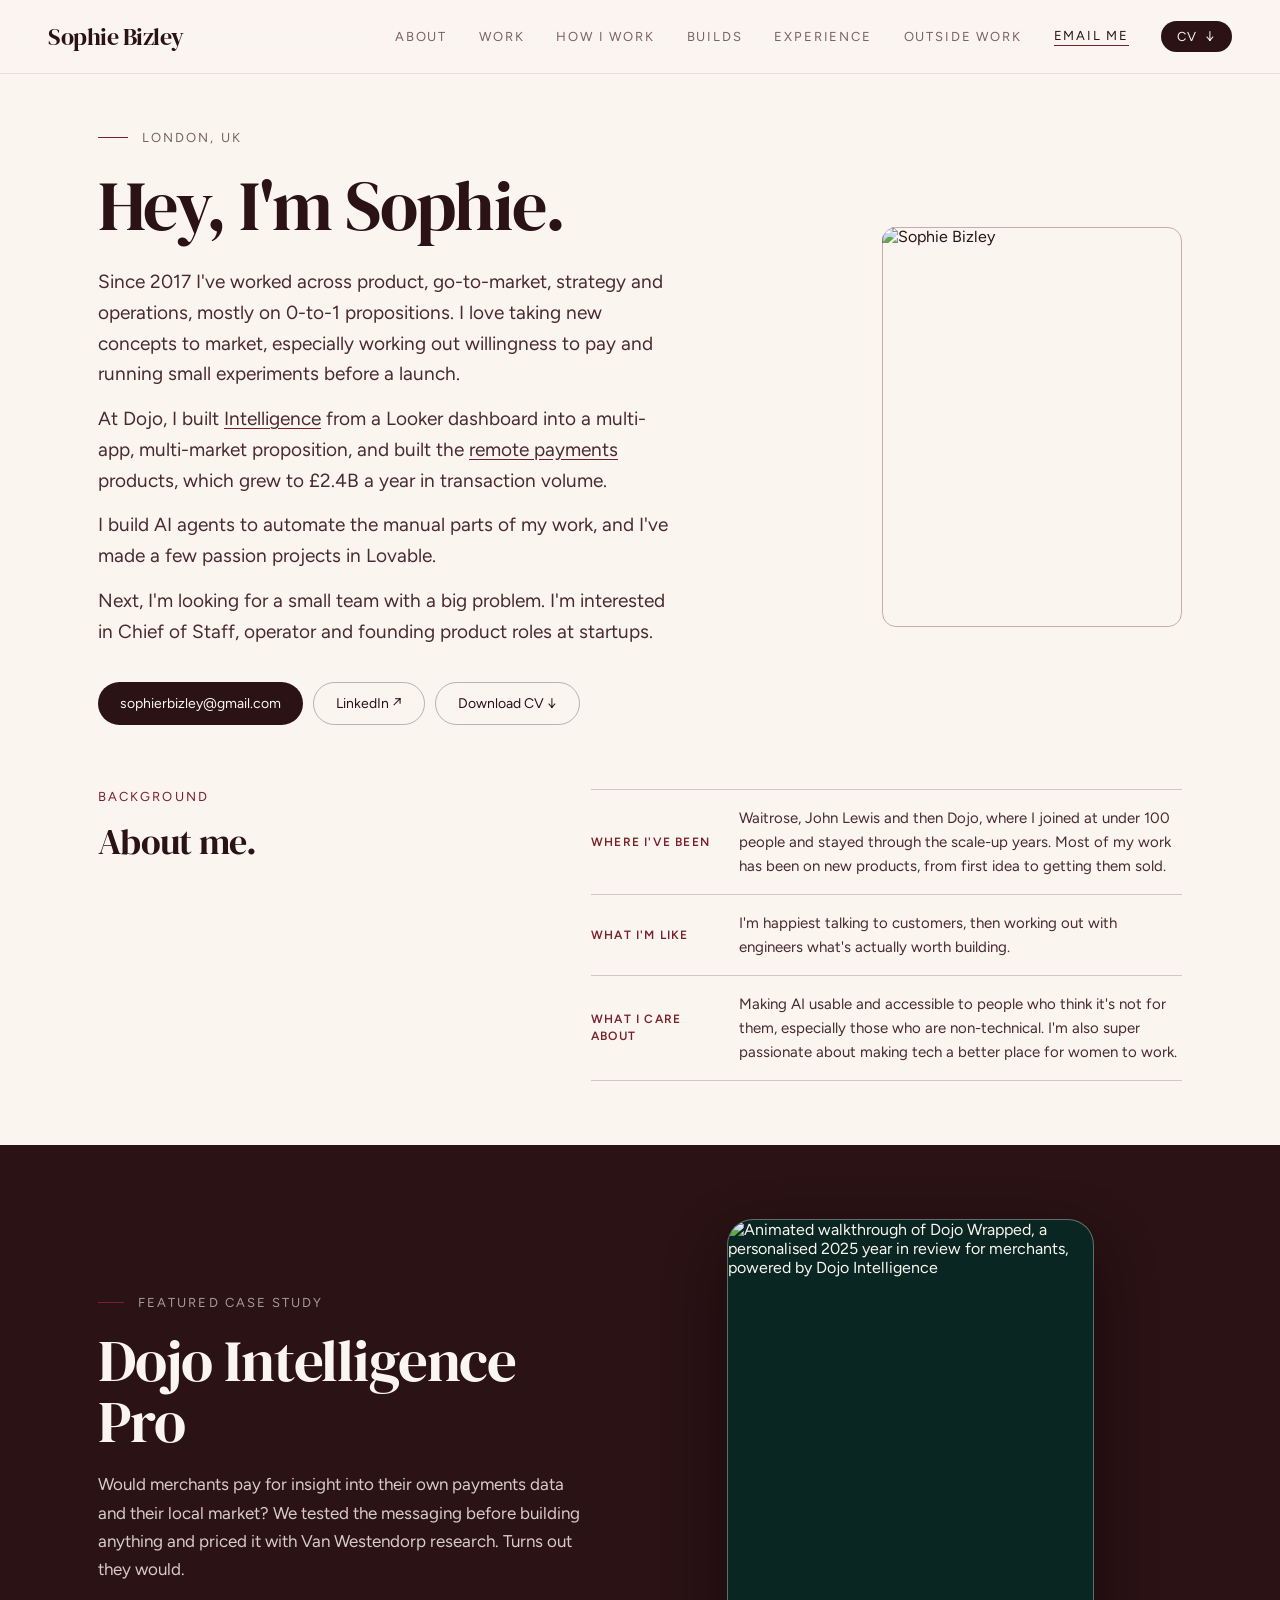
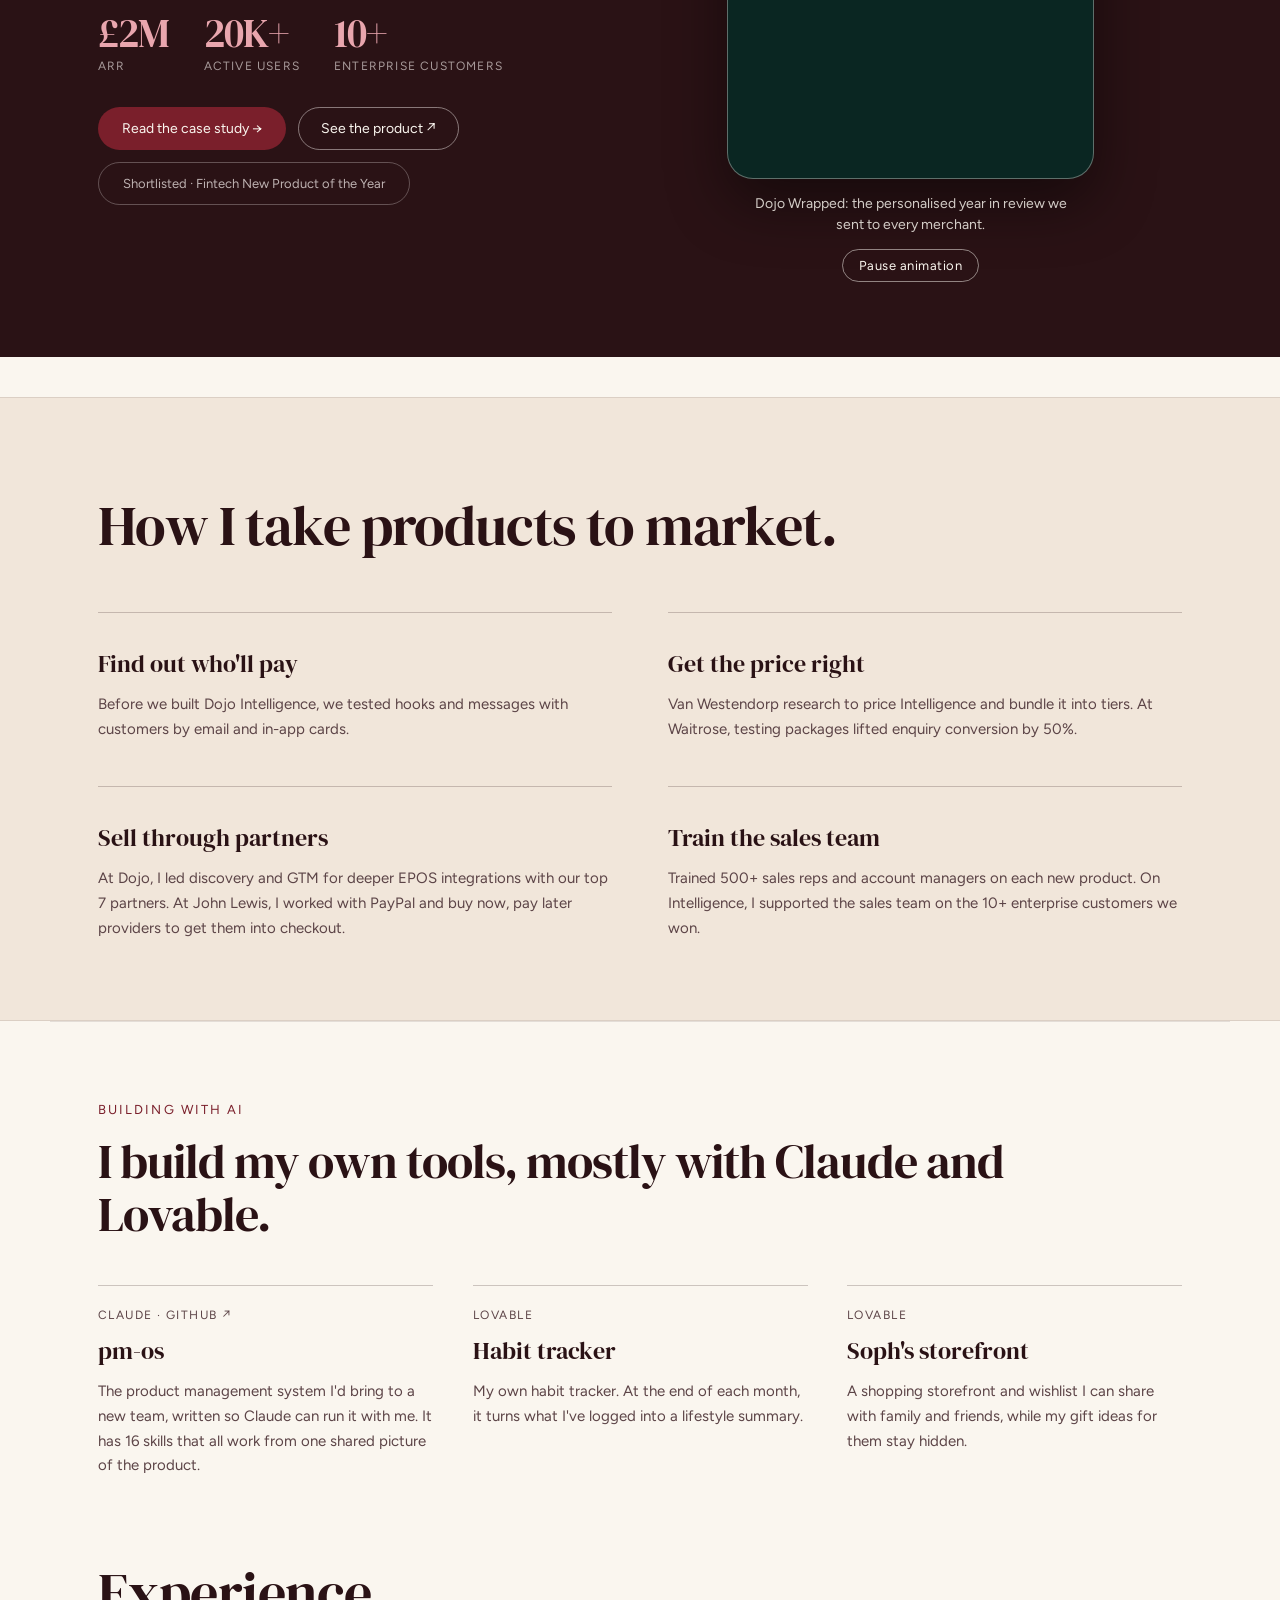
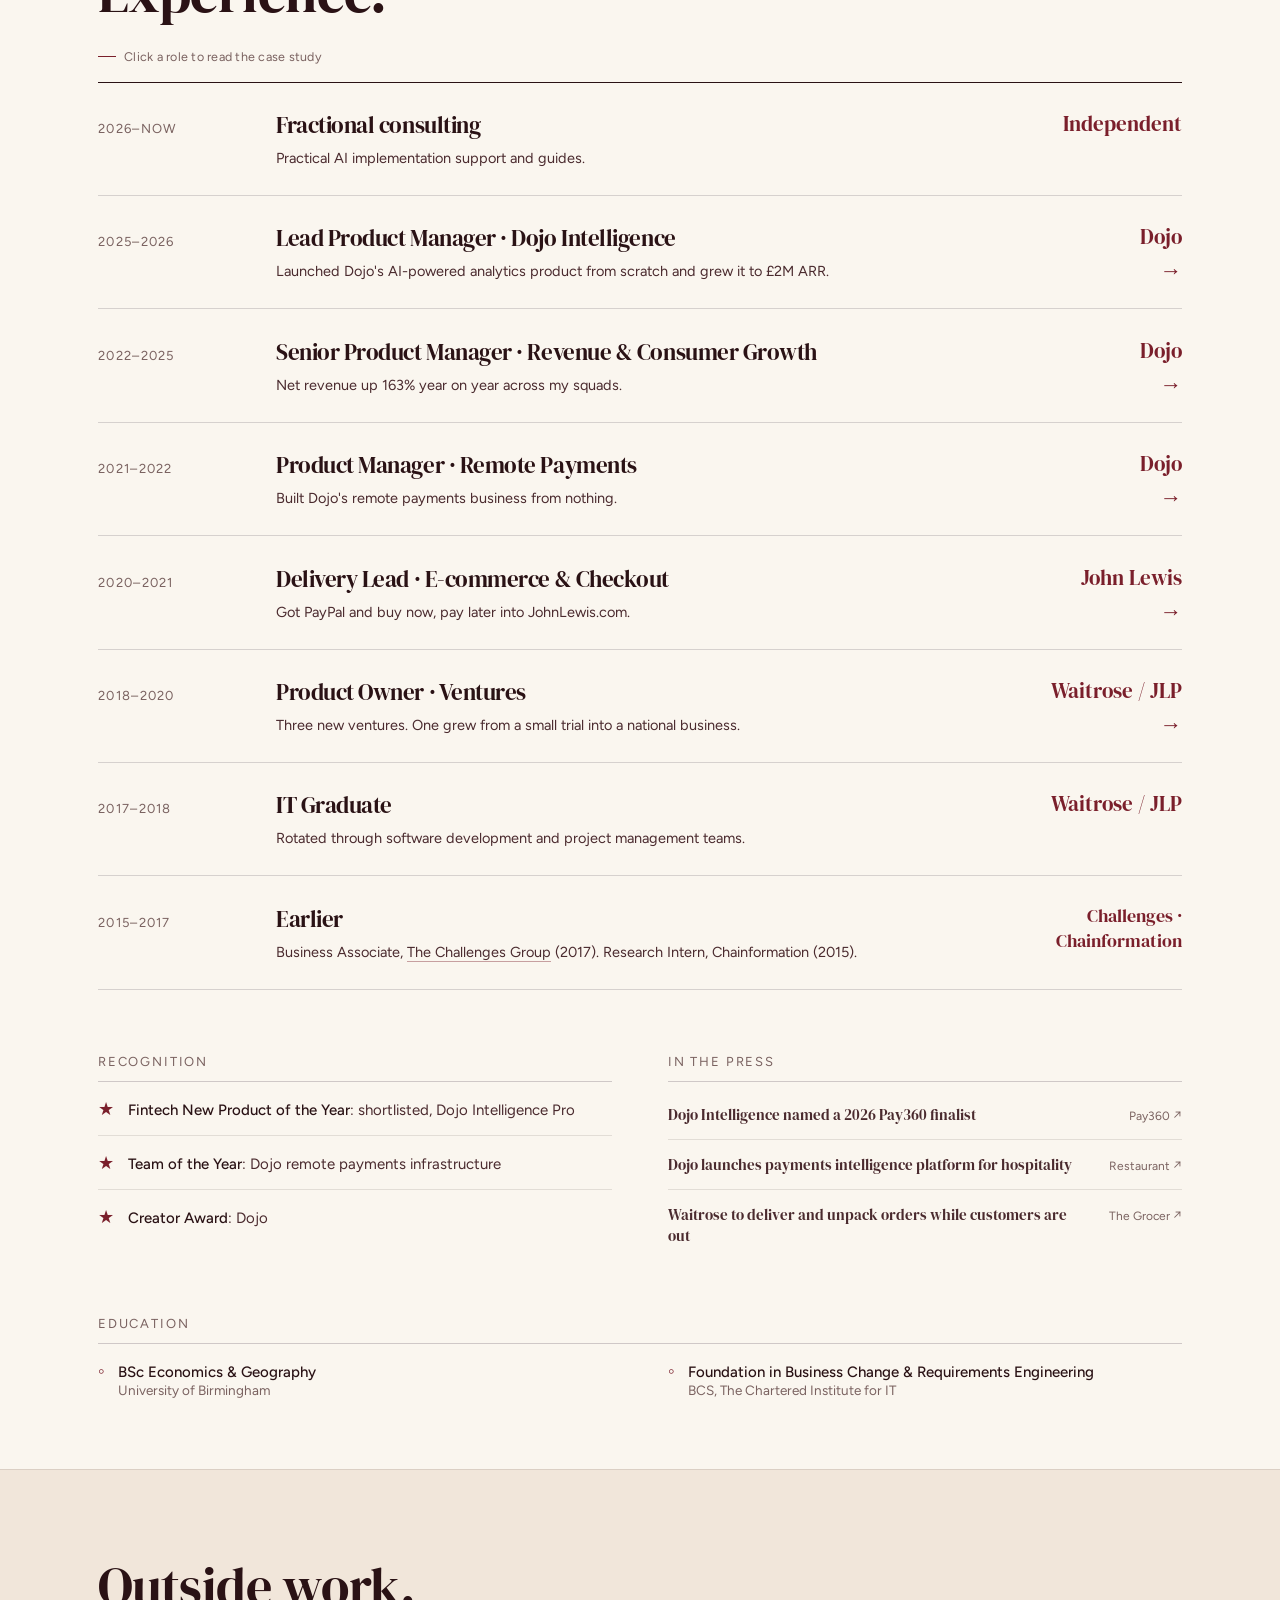
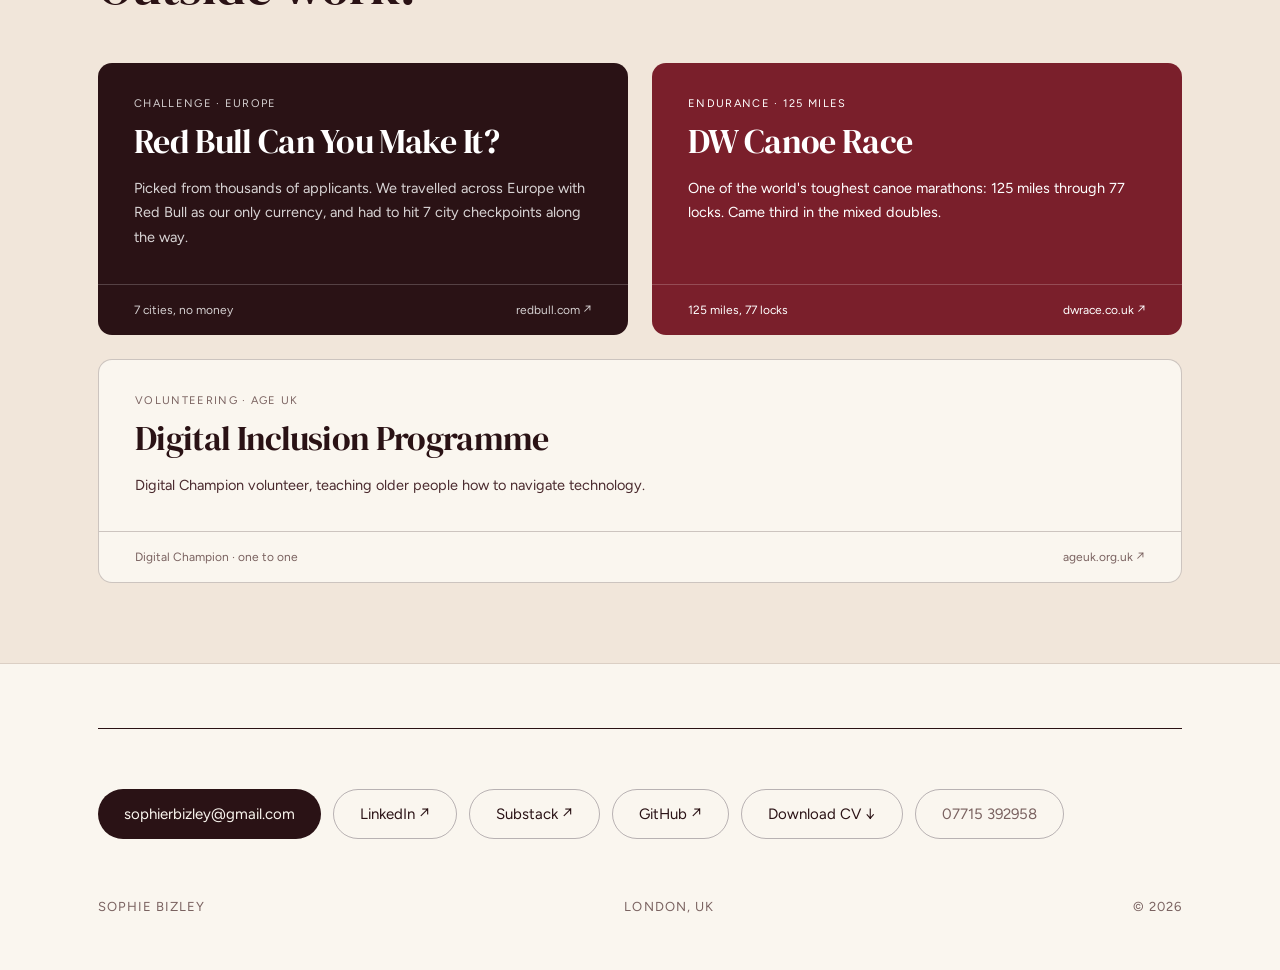
==== commit 35cbe3cf: "Burgundy and cream palette; accessible Dojo Wrapped animation with caption and pause control Co-Auth" ====
--- a/index.html
+++ b/index.html
@@ -118,9 +118,13 @@
       </div>
     </div>
     <div class="feature-media" data-reveal data-reveal-delay="120">
-      <div class="feature-media-frame">
-        <img src="full-journey-hd.gif" data-gif="full-journey-hd-poster.png" alt="Dojo Intelligence Pro: full journey">
-      </div>
+      <figure class="feature-figure">
+        <div class="feature-media-frame">
+          <img src="full-journey-hd.gif" data-gif="full-journey-hd-poster.png" alt="Animated walkthrough of Dojo Wrapped, a personalised 2025 year in review for merchants, powered by Dojo Intelligence">
+        </div>
+        <figcaption>Dojo Wrapped: the personalised year in review we sent to every merchant.</figcaption>
+        <button type="button" class="gif-toggle" aria-pressed="false">Pause animation</button>
+      </figure>
     </div>
   </div>
 </section>
--- a/style.css
+++ b/style.css
@@ -4,18 +4,18 @@
 @import url('https://fonts.googleapis.com/css2?family=DM+Serif+Display&family=Figtree:wght@400;500;600&display=swap');
 
 :root{
-  --cream:#FCF5F3;
-  --band:#F5E7E4;
-  --ink:#24162A;
-  --ink-soft:#3F2C45;
-  --muted:#7A6570;
-  --muted-2:#5A4652;
-  --rust:#C2185B;
-  --hairline:rgba(36,22,42,0.11);
-  --hairline-strong:rgba(36,22,42,0.22);
-
-  --accent:#C2185B;
-  --accent-rgb:194,24,91;
+  --cream:#FAF6EF;
+  --band:#F1E6DA;
+  --ink:#2A1215;
+  --ink-soft:#4A2A2E;
+  --muted:#7A6260;
+  --muted-2:#5C4447;
+  --rust:#7A1F2B;
+  --hairline:rgba(42,18,21,0.11);
+  --hairline-strong:rgba(42,18,21,0.22);
+
+  --accent:#7A1F2B;
+  --accent-rgb:122,31,43;
 
   --serif:'DM Serif Display', Georgia, serif;
   --sans:'Figtree', -apple-system, BlinkMacSystemFont, 'Segoe UI', sans-serif;
@@ -507,7 +507,7 @@
   .about-row .k{width:auto}
 }
 .venture-banner + .venture-banner,.cs-section + .venture-banner,.cs-press + .venture-banner,.venture-banner{margin-top:72px}
-.feature-stats .num-big{color:#F06292}
+.feature-stats .num-big{color:#E9A6AE}
 .beyond-kicker{color:rgba(255,255,255,0.8)}
 .beyond-card.accent .beyond-foot{color:#fff}
 .beyond-card.accent .beyond-kicker,.beyond-card.accent .beyond-body p{color:#fff}
@@ -539,3 +539,10 @@
   .navlinks > a{padding:14px 2px;font-size:16px;border-bottom:1px solid rgba(36,22,42,0.08)}
   .navlinks > a:last-child{margin-top:12px;justify-content:center;border-bottom:none}
 }
+
+/* Featured media: caption + pause control */
+.feature-figure{margin:0;display:flex;flex-direction:column;align-items:center;gap:14px}
+.feature-figure figcaption{font-size:14px;line-height:1.5;color:rgba(250,246,239,0.82);max-width:340px;text-align:center}
+.gif-toggle{font:inherit;font-size:13px;letter-spacing:0.04em;color:#FAF6EF;background:transparent;border:1px solid rgba(250,246,239,0.5);border-radius:999px;padding:8px 16px;cursor:pointer}
+.gif-toggle:hover,.gif-toggle:focus-visible{border-color:#FAF6EF;outline:none}
+.feature-media-frame{border-color:rgba(250,246,239,0.35)}
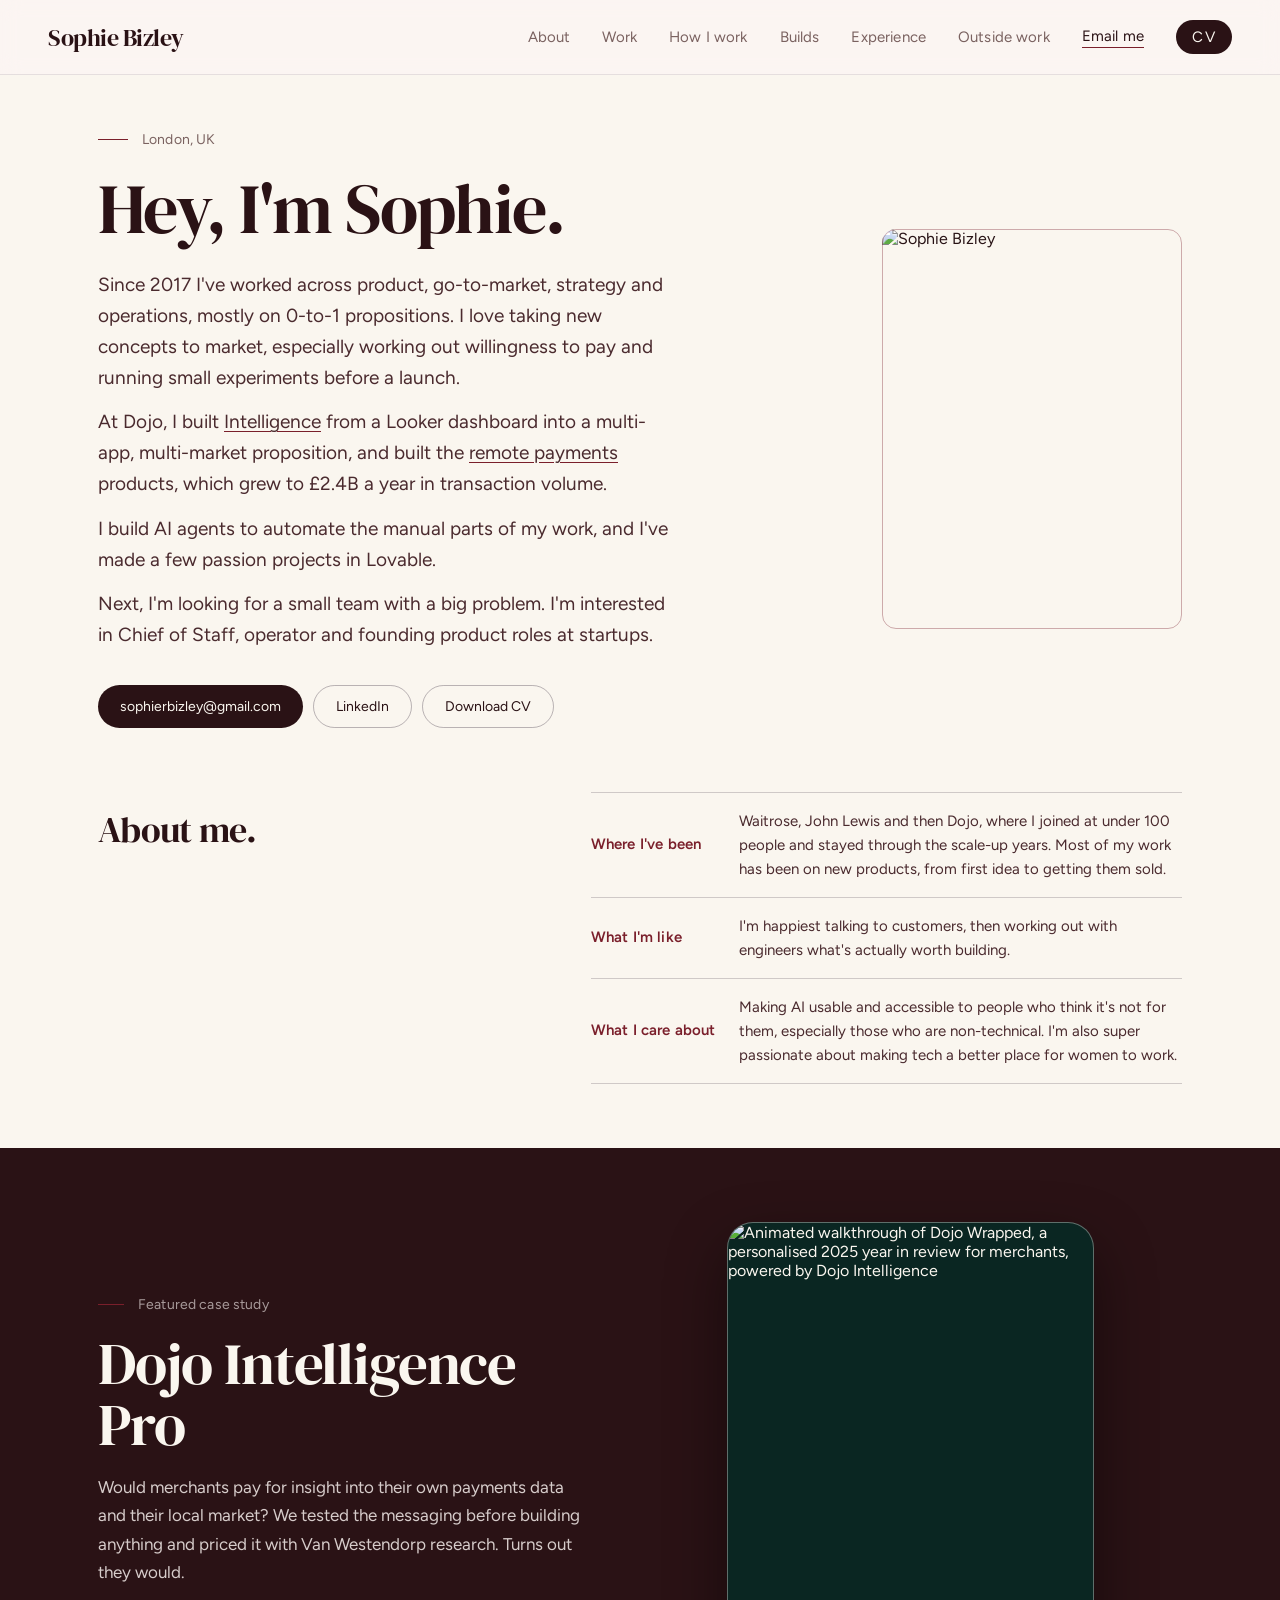
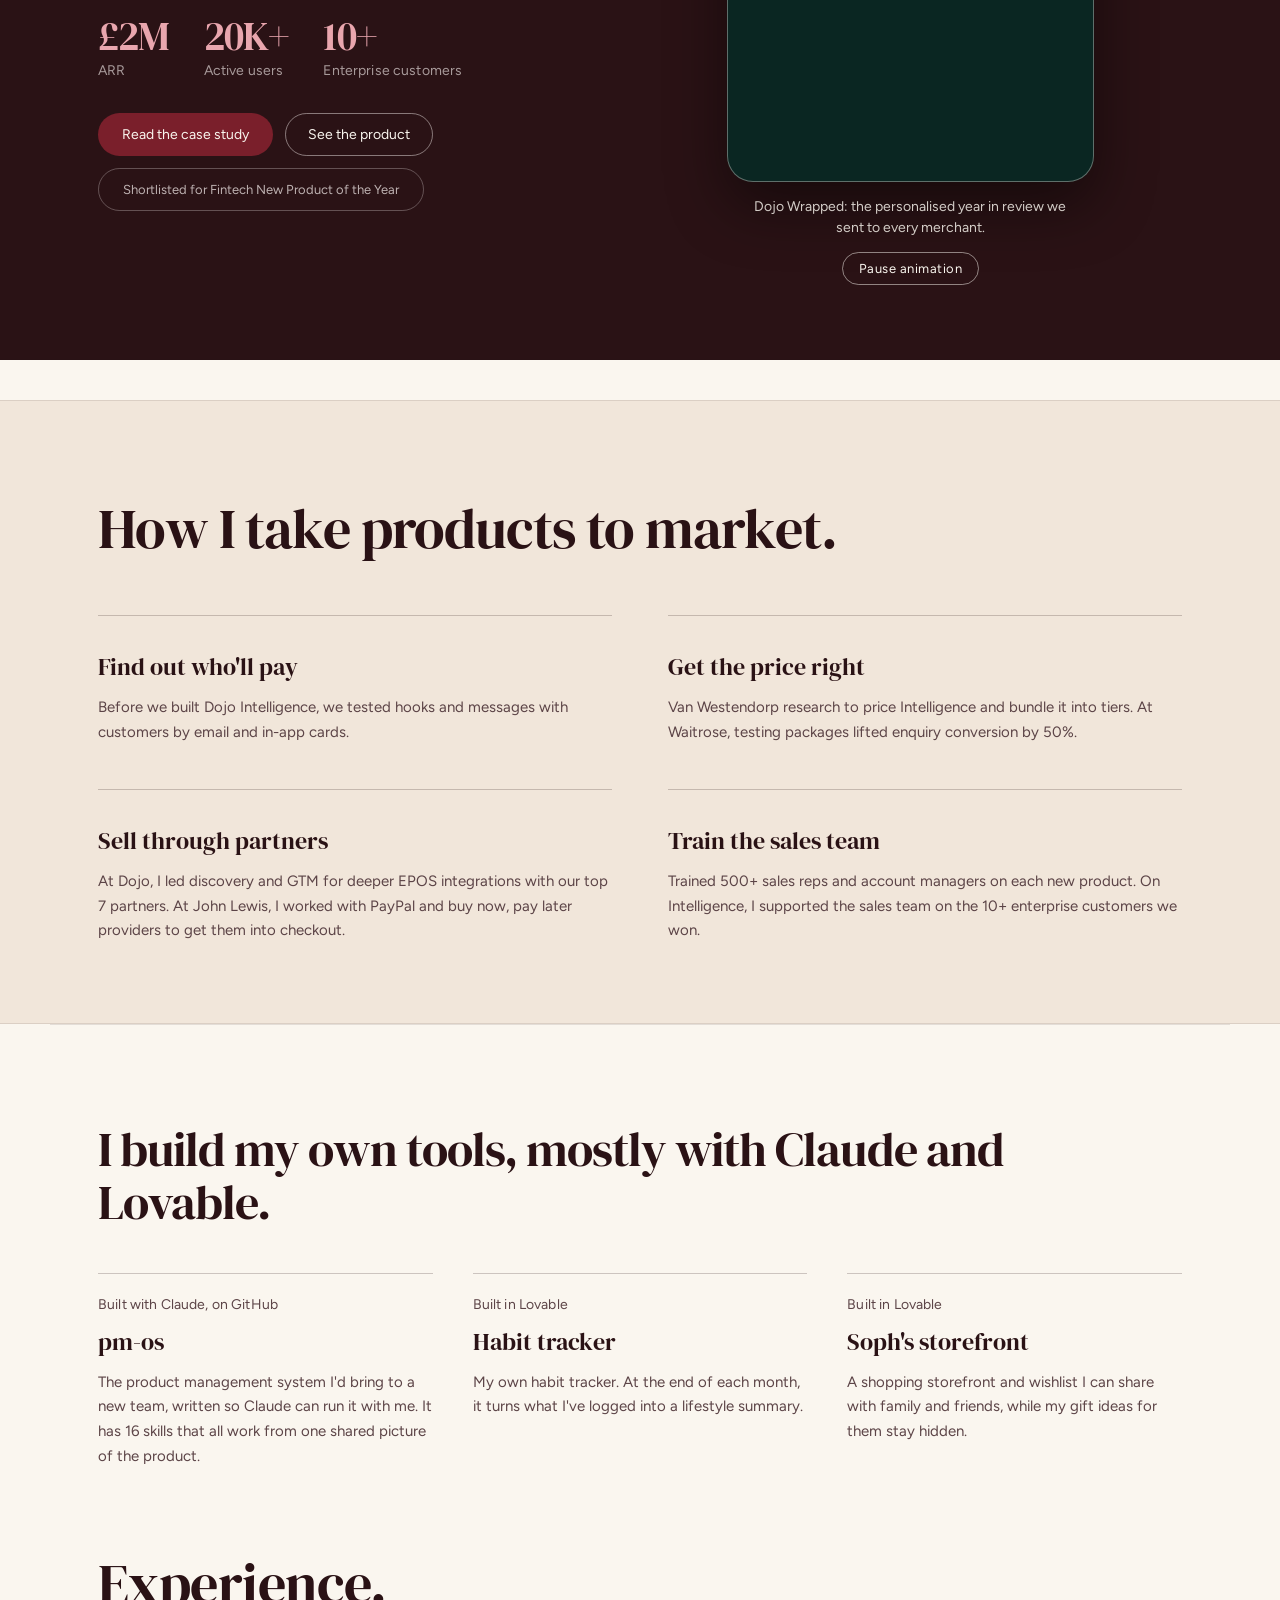
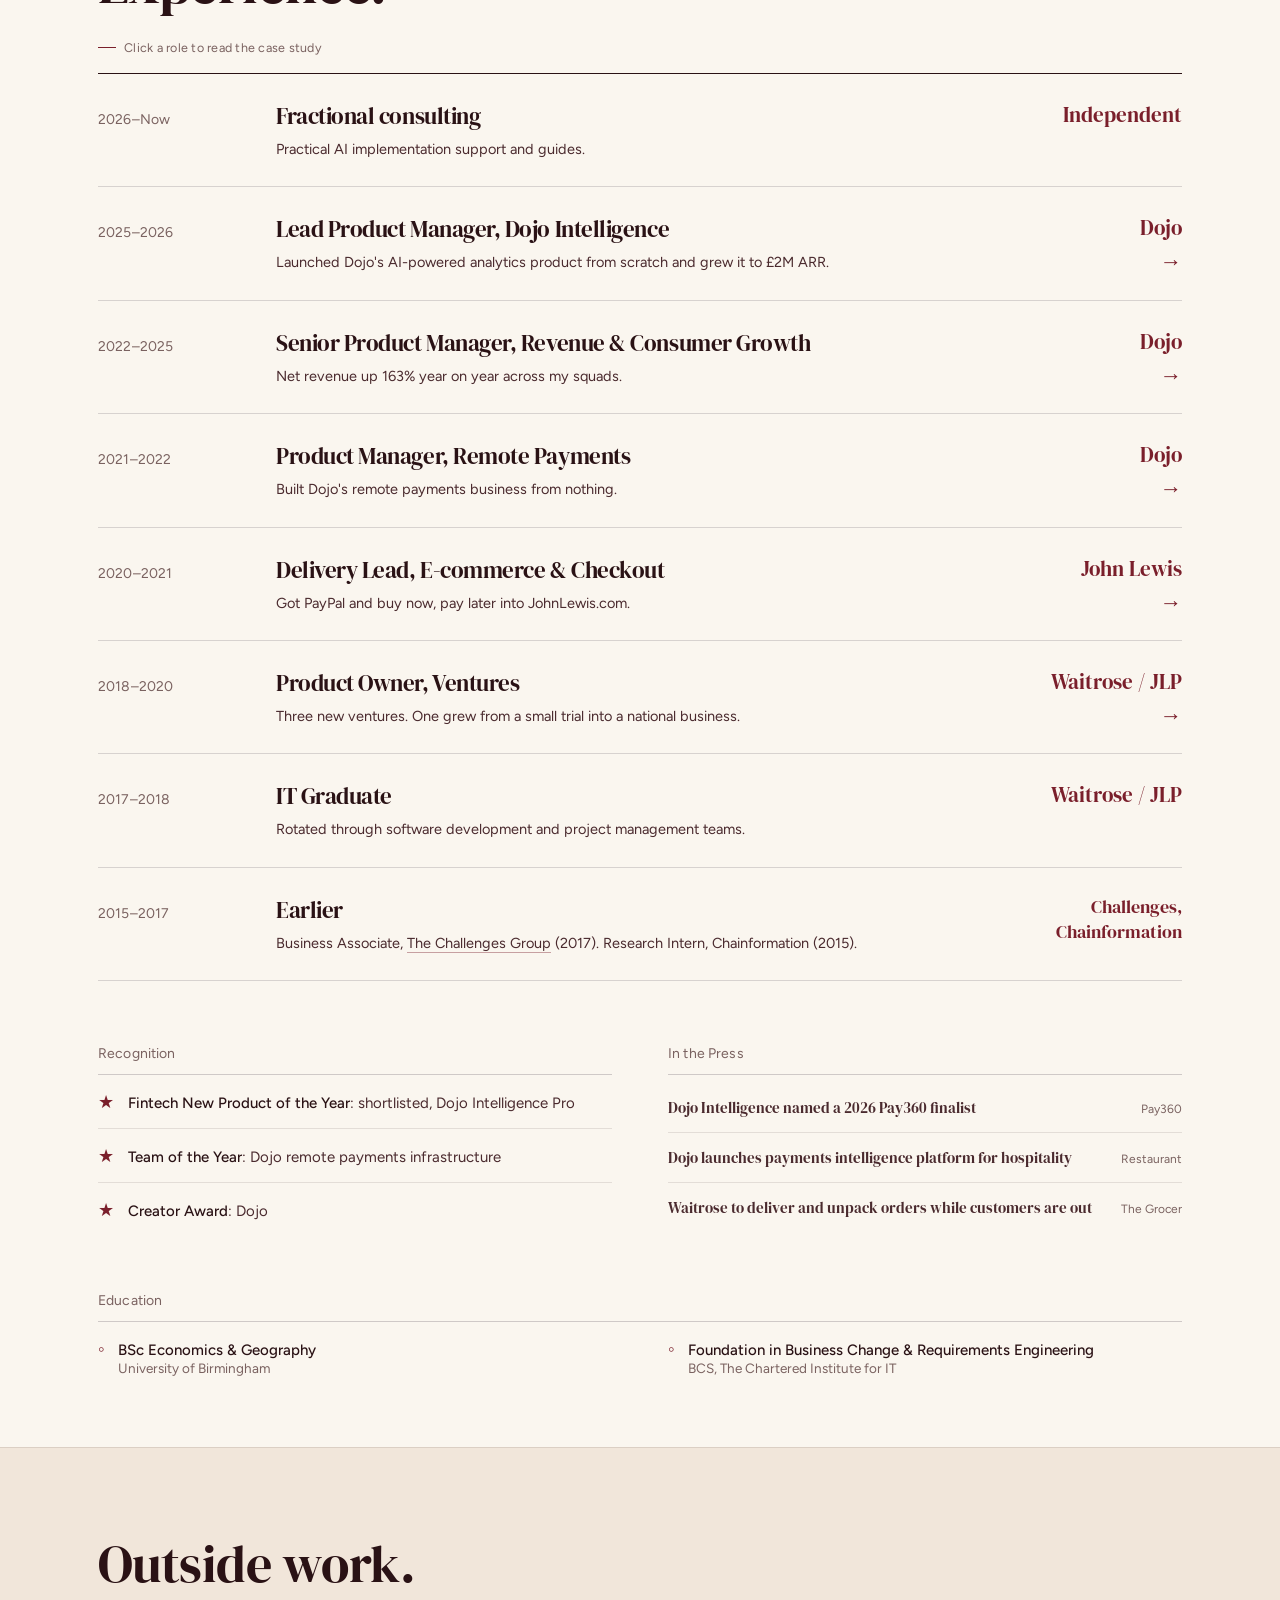
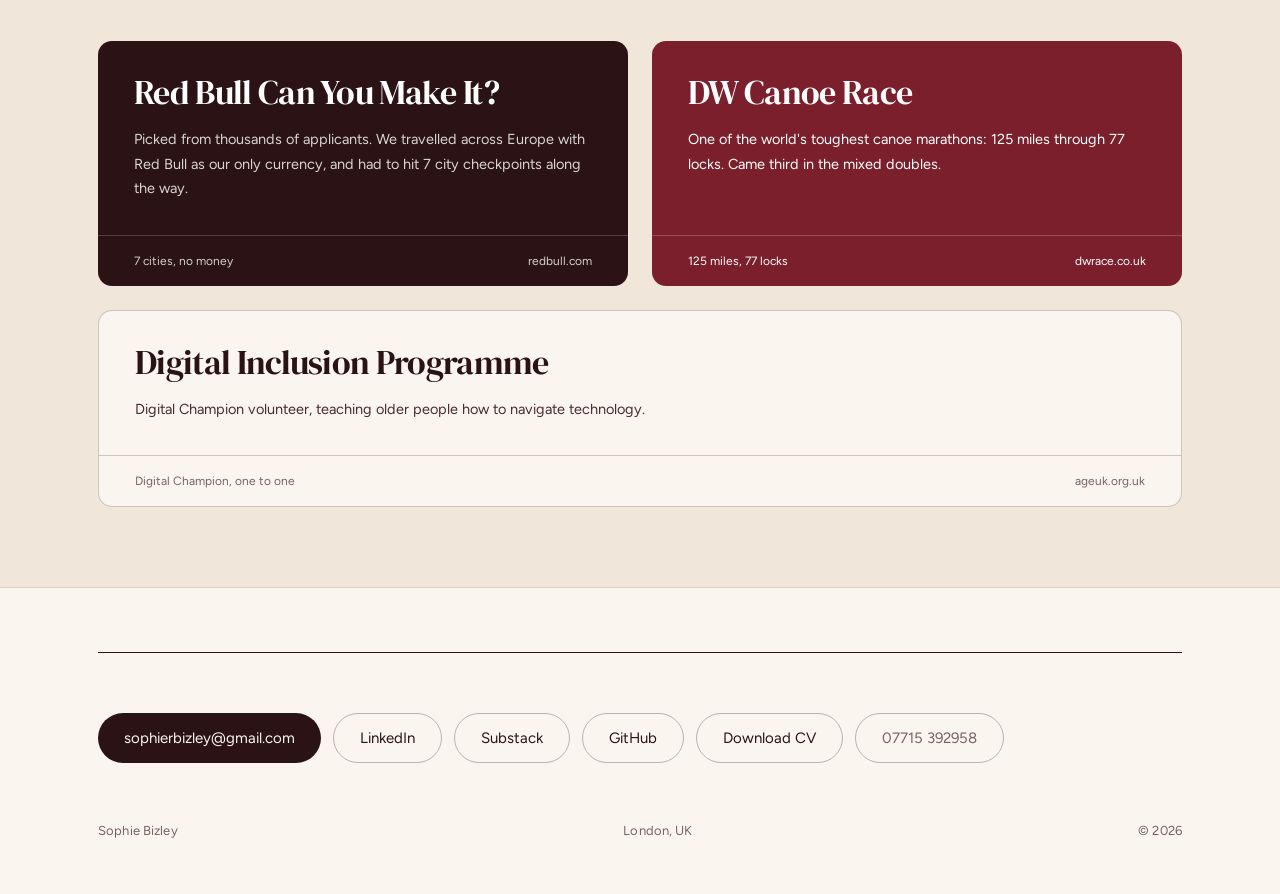
==== commit c6c1f47f: "Design clean-up: sentence-case labels, no dot separators or arrow suffixes, no roman numerals, hero-" ====
--- a/index.html
+++ b/index.html
@@ -32,7 +32,7 @@
     <a href="#path">Experience</a>
     <a href="#beyond">Outside work</a>
     <a href="mailto:sophierbizley@gmail.com" class="contact">Email me</a>
-    <a href="Sophie-Bizley-CV.pdf" download class="cv">CV <span style="font-size:14px;line-height:1">↓</span></a>
+    <a href="Sophie-Bizley-CV.pdf" download class="cv">CV</a>
   </div>
 </nav>
 
@@ -55,8 +55,8 @@
       </div>
       <div class="hero-cta" data-reveal data-reveal-delay="240">
         <a href="mailto:sophierbizley@gmail.com" class="btn btn-solid">sophierbizley@gmail.com</a>
-        <a href="https://www.linkedin.com/in/sophiebizley/" target="_blank" rel="noopener" class="btn btn-outline">LinkedIn ↗</a>
-        <a href="Sophie-Bizley-CV.pdf" download class="btn btn-outline">Download CV ↓</a>
+        <a href="https://www.linkedin.com/in/sophiebizley/" target="_blank" rel="noopener" class="btn btn-outline">LinkedIn</a>
+        <a href="Sophie-Bizley-CV.pdf" download class="btn btn-outline">Download CV</a>
       </div>
     </div>
     <div class="hero-photo" data-reveal data-reveal-delay="120">
@@ -68,7 +68,6 @@
 <section id="about" class="wrap about-section">
   <div class="two-col">
     <div data-reveal>
-      <div class="about-kicker">Background</div>
       <h2 class="about-title">About me.</h2>
     </div>
     <div class="about-list" data-reveal data-reveal-delay="100">
@@ -112,9 +111,9 @@
         </div>
       </div>
       <div class="feature-cta">
-        <a href="intelligence-pro.html" class="btn btn-accent">Read the case study →</a>
-        <a href="https://dojo.tech/products/dojo-intelligence/" target="_blank" rel="noopener" class="btn btn-outline btn-on-dark">See the product ↗</a>
-        <span class="feature-badge">Shortlisted · Fintech New Product of the Year</span>
+        <a href="intelligence-pro.html" class="btn btn-accent">Read the case study</a>
+        <a href="https://dojo.tech/products/dojo-intelligence/" target="_blank" rel="noopener" class="btn btn-outline btn-on-dark">See the product</a>
+        <span class="feature-badge">Shortlisted for Fintech New Product of the Year</span>
       </div>
     </div>
     <div class="feature-media" data-reveal data-reveal-delay="120">
@@ -181,21 +180,20 @@
 </section>
 
 <section id="build" class="wrap build-section">
-  <div class="kicker" data-reveal>Building with AI</div>
   <h2 data-reveal data-reveal-delay="80">I build my own tools, mostly with Claude and Lovable.</h2>
   <div class="approach-grid">
     <a href="https://github.com/SBizley/pm-os-growth-skills" target="_blank" rel="noopener" class="approach-item build-card" data-reveal>
-      <div class="build-meta">Claude · GitHub ↗</div>
+      <div class="build-meta">Built with Claude, on GitHub</div>
       <h3>pm-os</h3>
       <p>The product management system I&#39;d bring to a new team, written so Claude can run it with me. It has 16 skills that all work from one shared picture of the product.</p>
     </a>
     <div class="approach-item build-card" data-reveal data-reveal-delay="100">
-      <div class="build-meta">Lovable</div>
+      <div class="build-meta">Built in Lovable</div>
       <h3>Habit tracker</h3>
       <p>My own habit tracker. At the end of each month, it turns what I&#39;ve logged into a lifestyle summary.</p>
     </div>
     <div class="approach-item build-card" data-reveal data-reveal-delay="200">
-      <div class="build-meta">Lovable</div>
+      <div class="build-meta">Built in Lovable</div>
       <h3>Soph&#39;s storefront</h3>
       <p>A shopping storefront and wishlist I can share with family and friends, while my gift ideas for them stay hidden.</p>
     </div>
@@ -221,7 +219,7 @@
     <a href="intelligence-pro.html" class="role-row" data-reveal>
       <div class="role-date">2025–2026</div>
       <div>
-        <div class="role-title">Lead Product Manager · Dojo Intelligence</div>
+        <div class="role-title">Lead Product Manager, Dojo Intelligence</div>
         <div class="role-desc">Launched Dojo&#39;s AI-powered analytics product from scratch and grew it to £2M ARR.</div>
       </div>
       <div class="role-meta">
@@ -233,7 +231,7 @@
     <a href="order-and-pay.html" class="role-row" data-reveal>
       <div class="role-date">2022–2025</div>
       <div>
-        <div class="role-title">Senior Product Manager · Revenue &amp; Consumer Growth</div>
+        <div class="role-title">Senior Product Manager, Revenue &amp; Consumer Growth</div>
         <div class="role-desc">Net revenue up 163% year on year across my squads.</div>
       </div>
       <div class="role-meta">
@@ -245,7 +243,7 @@
     <a href="remote-payments.html" class="role-row" data-reveal>
       <div class="role-date">2021–2022</div>
       <div>
-        <div class="role-title">Product Manager · Remote Payments</div>
+        <div class="role-title">Product Manager, Remote Payments</div>
         <div class="role-desc">Built Dojo&#39;s remote payments business from nothing.</div>
       </div>
       <div class="role-meta">
@@ -257,7 +255,7 @@
     <a href="john-lewis.html" class="role-row" data-reveal>
       <div class="role-date">2020–2021</div>
       <div>
-        <div class="role-title">Delivery Lead · E-commerce &amp; Checkout</div>
+        <div class="role-title">Delivery Lead, E-commerce &amp; Checkout</div>
         <div class="role-desc">Got PayPal and buy now, pay later into JohnLewis.com.</div>
       </div>
       <div class="role-meta">
@@ -269,7 +267,7 @@
     <a href="waitrose-ventures.html" class="role-row" data-reveal>
       <div class="role-date">2018–2020</div>
       <div>
-        <div class="role-title">Product Owner · Ventures</div>
+        <div class="role-title">Product Owner, Ventures</div>
         <div class="role-desc">Three new ventures. One grew from a small trial into a national business.</div>
       </div>
       <div class="role-meta">
@@ -296,7 +294,7 @@
         <div class="role-desc">Business Associate, <a href="https://challengesworldwide.com/" target="_blank" rel="noopener">The Challenges Group</a> (2017). Research Intern, Chainformation (2015).</div>
       </div>
       <div class="role-meta">
-        <div class="role-company small">Challenges · Chainformation</div>
+        <div class="role-company small">Challenges, Chainformation</div>
       </div>
     </div>
   </div>
@@ -315,15 +313,15 @@
       <div class="press-list">
         <a href="https://thepay360awards.com/2026-finalists/" target="_blank" rel="noopener" class="press-row">
           <span class="headline">Dojo Intelligence named a 2026 Pay360 finalist</span>
-          <span class="src">Pay360 ↗</span>
+          <span class="src">Pay360</span>
         </a>
         <a href="https://www.restaurantonline.co.uk/Article/2026/06/15/dojo-launches-payments-intelligence-platform-for-hospitality-businesses/" target="_blank" rel="noopener" class="press-row">
           <span class="headline">Dojo launches payments intelligence platform for hospitality</span>
-          <span class="src">Restaurant ↗</span>
+          <span class="src">Restaurant</span>
         </a>
         <a href="https://www.thegrocer.co.uk/news/waitrose-to-deliver-and-unpack-orders-while-customers-are-out/572445.article" target="_blank" rel="noopener" class="press-row">
           <span class="headline">Waitrose to deliver and unpack orders while customers are out</span>
-          <span class="src">The Grocer ↗</span>
+          <span class="src">The Grocer</span>
         </a>
       </div>
     </div>
@@ -352,34 +350,31 @@
       <div class="beyond-card dark" data-reveal>
         <figure class="photo-slot"><span>Photo: somewhere in Europe with a can of Red Bull</span></figure>
         <div class="beyond-body">
-          <div class="beyond-kicker">Challenge · Europe</div>
           <div class="beyond-title">Red Bull Can You Make It?</div>
           <p>Picked from thousands of applicants. We travelled across Europe with Red Bull as our only currency, and had to hit 7 city checkpoints along the way.</p>
         </div>
         <a href="https://www.redbull.com/gb-en/events/red-bull-can-you-make-it" target="_blank" rel="noopener" class="beyond-foot">
-          <span>7 cities, no money</span><span>redbull.com ↗</span>
+          <span>7 cities, no money</span><span>redbull.com</span>
         </a>
       </div>
       <div class="beyond-card accent" data-reveal data-reveal-delay="120">
         <figure class="photo-slot"><span>Photo: on the water, Devizes to Westminster</span></figure>
         <div class="beyond-body">
-          <div class="beyond-kicker">Endurance · 125 miles</div>
           <div class="beyond-title">DW Canoe Race</div>
           <p>One of the world&#39;s toughest canoe marathons: 125 miles through 77 locks. Came third in the mixed doubles.</p>
         </div>
         <a href="https://www.dwrace.co.uk/" target="_blank" rel="noopener" class="beyond-foot">
-          <span>125 miles, 77 locks</span><span>dwrace.co.uk ↗</span>
+          <span>125 miles, 77 locks</span><span>dwrace.co.uk</span>
         </a>
       </div>
       <div class="beyond-card light full" data-reveal data-reveal-delay="240">
         <figure class="photo-slot"><span>Photo: Age UK Digital Champion session</span></figure>
         <div class="beyond-body">
-          <div class="beyond-kicker">Volunteering · Age UK</div>
           <div class="beyond-title">Digital Inclusion Programme</div>
           <p>Digital Champion volunteer, teaching older people how to navigate technology.</p>
         </div>
         <a href="https://www.ageuk.org.uk/our-impact/programmes/digital-skills/digital-champions/" target="_blank" rel="noopener" class="beyond-foot">
-          <span>Digital Champion · one to one</span><span>ageuk.org.uk ↗</span>
+          <span>Digital Champion, one to one</span><span>ageuk.org.uk</span>
         </a>
       </div>
     </div>
@@ -391,10 +386,10 @@
   <div class="footer-inner" data-reveal>
     <div class="footer-cta">
       <a href="mailto:sophierbizley@gmail.com" class="btn btn-solid" style="padding:15px 26px;font-size:15px">sophierbizley@gmail.com</a>
-      <a href="https://www.linkedin.com/in/sophiebizley/" target="_blank" rel="noopener" class="btn btn-outline" style="padding:15px 26px;font-size:15px">LinkedIn ↗</a>
-      <a href="https://techwithsoph.substack.com" target="_blank" rel="noopener" class="btn btn-outline" style="padding:15px 26px;font-size:15px">Substack ↗</a>
-      <a href="https://github.com/SBizley" target="_blank" rel="noopener" class="btn btn-outline" style="padding:15px 26px;font-size:15px">GitHub ↗</a>
-      <a href="Sophie-Bizley-CV.pdf" download class="btn btn-outline" style="padding:15px 26px;font-size:15px">Download CV ↓</a>
+      <a href="https://www.linkedin.com/in/sophiebizley/" target="_blank" rel="noopener" class="btn btn-outline" style="padding:15px 26px;font-size:15px">LinkedIn</a>
+      <a href="https://techwithsoph.substack.com" target="_blank" rel="noopener" class="btn btn-outline" style="padding:15px 26px;font-size:15px">Substack</a>
+      <a href="https://github.com/SBizley" target="_blank" rel="noopener" class="btn btn-outline" style="padding:15px 26px;font-size:15px">GitHub</a>
+      <a href="Sophie-Bizley-CV.pdf" download class="btn btn-outline" style="padding:15px 26px;font-size:15px">Download CV</a>
       <span class="btn-static">07715 392958</span>
     </div>
     <div class="footer-meta">
--- a/style.css
+++ b/style.css
@@ -544,5 +544,21 @@
 .feature-figure{margin:0;display:flex;flex-direction:column;align-items:center;gap:14px}
 .feature-figure figcaption{font-size:14px;line-height:1.5;color:rgba(250,246,239,0.82);max-width:340px;text-align:center}
 .gif-toggle{font:inherit;font-size:13px;letter-spacing:0.04em;color:#FAF6EF;background:transparent;border:1px solid rgba(250,246,239,0.5);border-radius:999px;padding:8px 16px;cursor:pointer}
-.gif-toggle:hover,.gif-toggle:focus-visible{border-color:#FAF6EF;outline:none}
+.gif-toggle:hover{border-color:#FAF6EF}
 .feature-media-frame{border-color:rgba(250,246,239,0.35)}
+
+/* Clean-up: sentence-case labels, no tracked caps */
+.navlinks,.nav .back,.eyebrow,.num-label,.about-row .k,.approach-section .kicker,.role-date,.list-heading,.footer-meta,
+.cs-imagerow-caption,.cs-statpanel .k,.cs-section-head .chip,.cs-practice-kicker,.cs-practice-item .cat,.cs-tradeoff .lbl,
+.cs-next .k,.venture-banner .k,.build-meta,.beyond-kicker{text-transform:none !important;letter-spacing:0.01em !important}
+.navlinks{font-size:15px}
+.eyebrow,.role-date,.list-heading,.num-label,.build-meta,.cs-section-head .chip,.cs-practice-item .cat,.cs-tradeoff .lbl{font-size:14px}
+.about-row .k{font-family:var(--sans);font-size:15px;font-weight:600}
+/* Motion: one moment per page (the hero), everything else just appears */
+[data-reveal]{opacity:1;transform:none;transition:none;will-change:auto}
+.hero [data-reveal],.hero[data-reveal],.cs-hero [data-reveal]{opacity:0;transform:translateY(24px);transition:opacity .8s cubic-bezier(.22,.61,.36,1),transform .8s cubic-bezier(.22,.61,.36,1)}
+.hero [data-reveal].is-visible,.cs-hero [data-reveal].is-visible{opacity:1;transform:none}
+@media (prefers-reduced-motion: reduce){.hero [data-reveal],.cs-hero [data-reveal]{opacity:1 !important;transform:none !important;transition:none !important}}
+.cs-statpanel .big{color:#E9A6AE}
+a:focus-visible,button:focus-visible{outline:2px solid var(--accent);outline-offset:3px;border-radius:4px}
+.feature-section a:focus-visible,.feature-section button:focus-visible,.beyond-card a:focus-visible,.cs-statpanel a:focus-visible{outline-color:#FAF6EF}
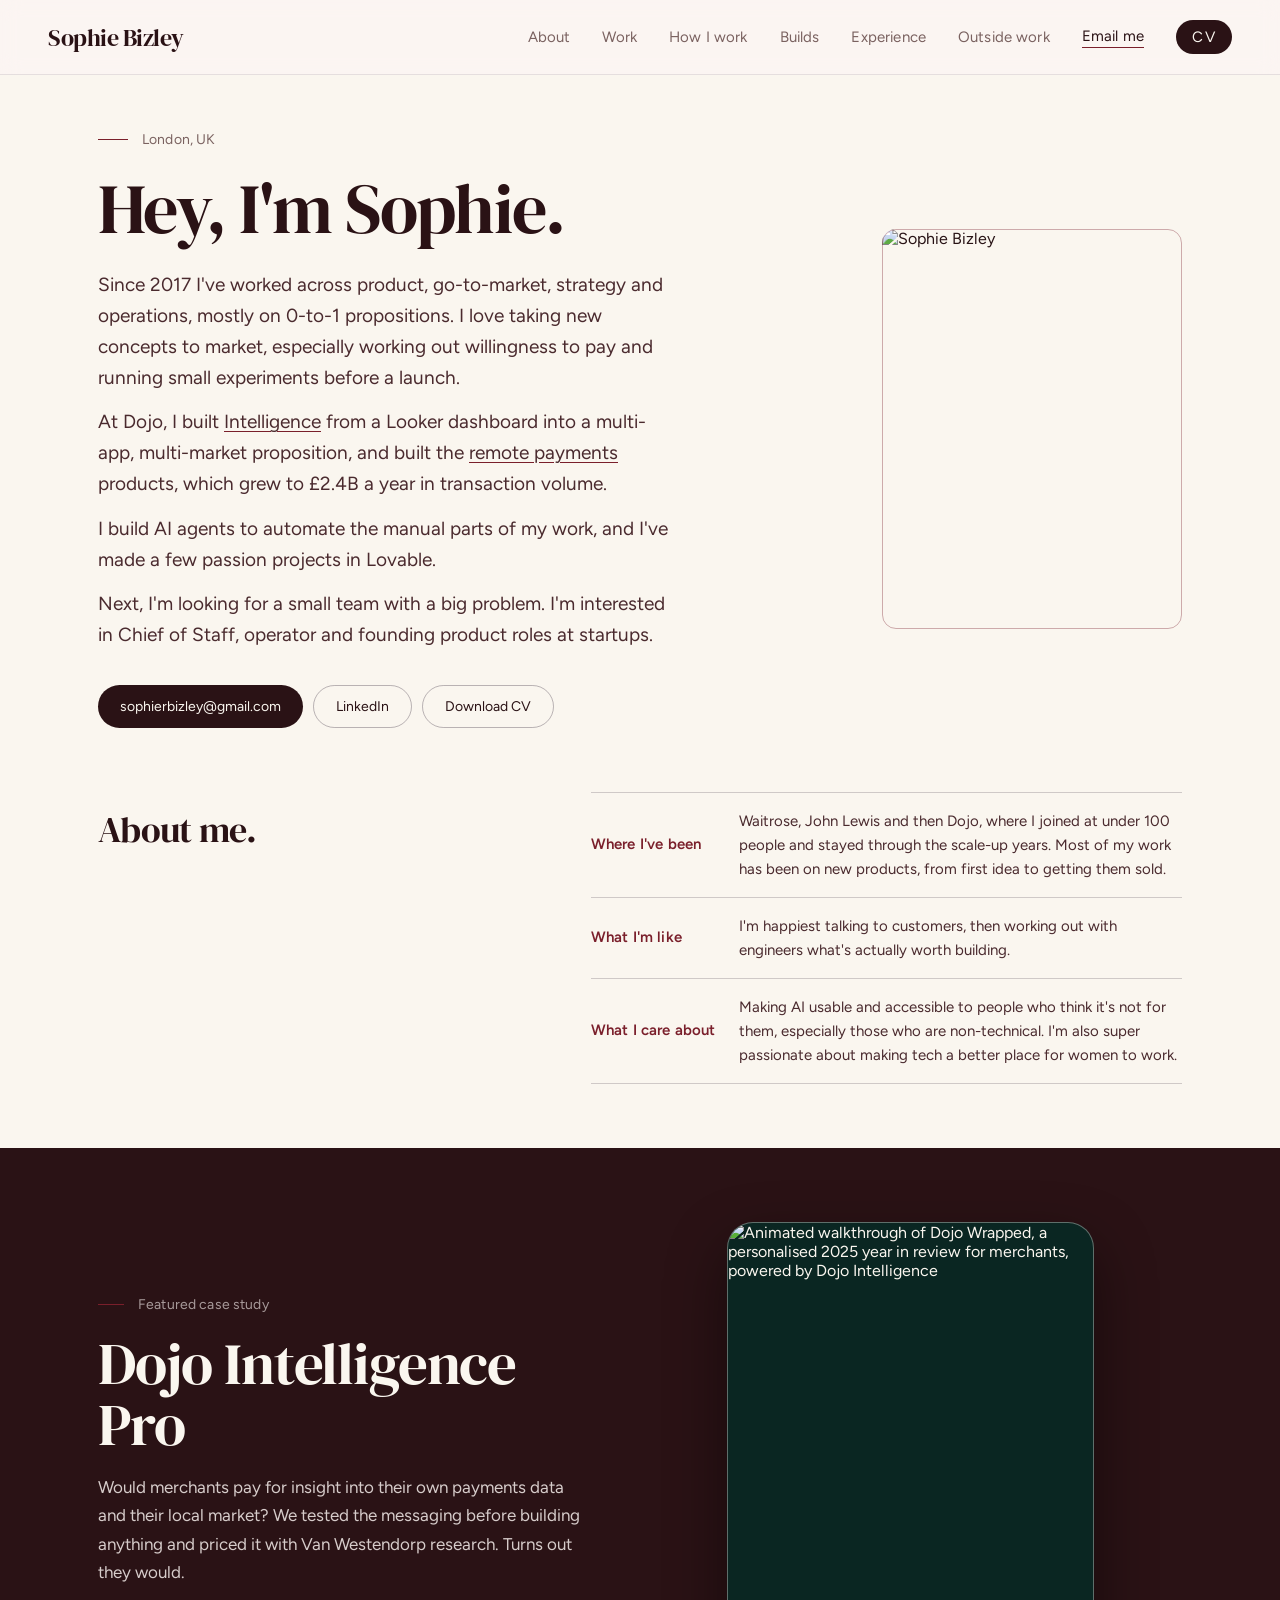
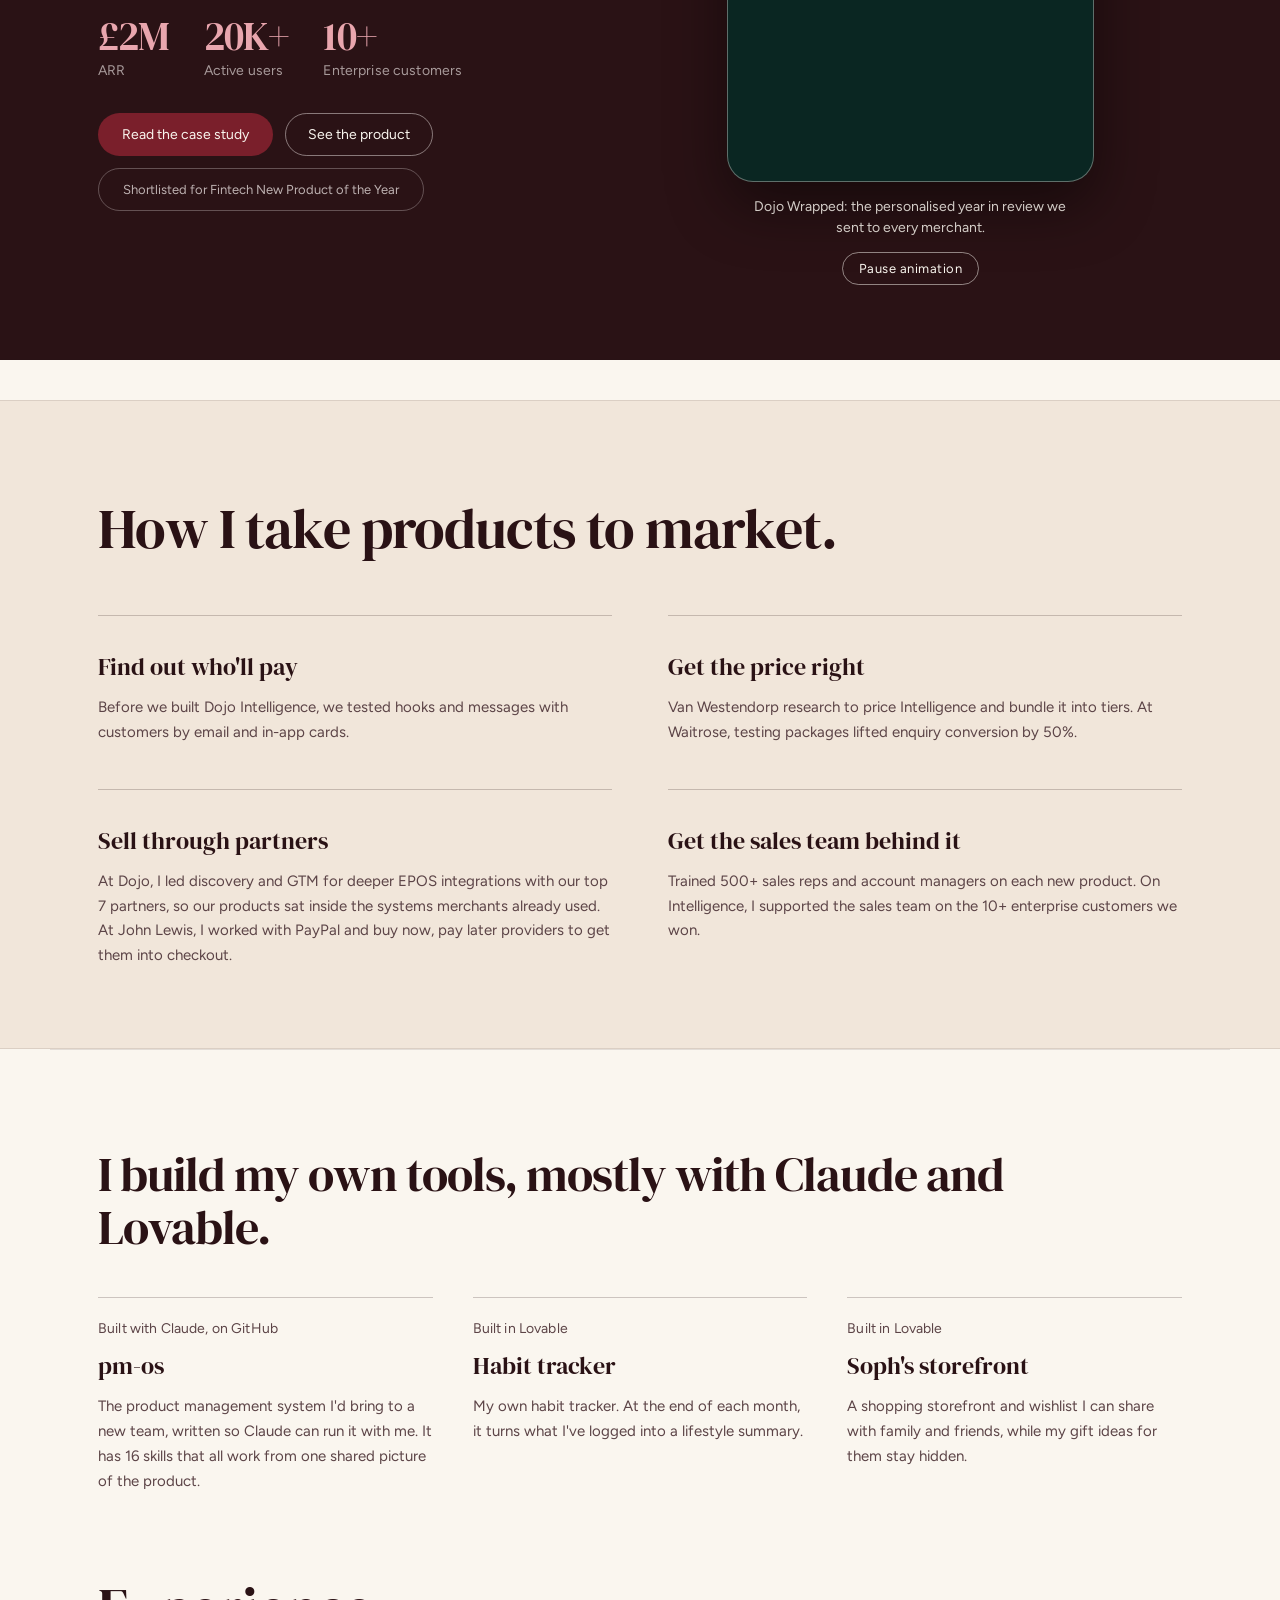
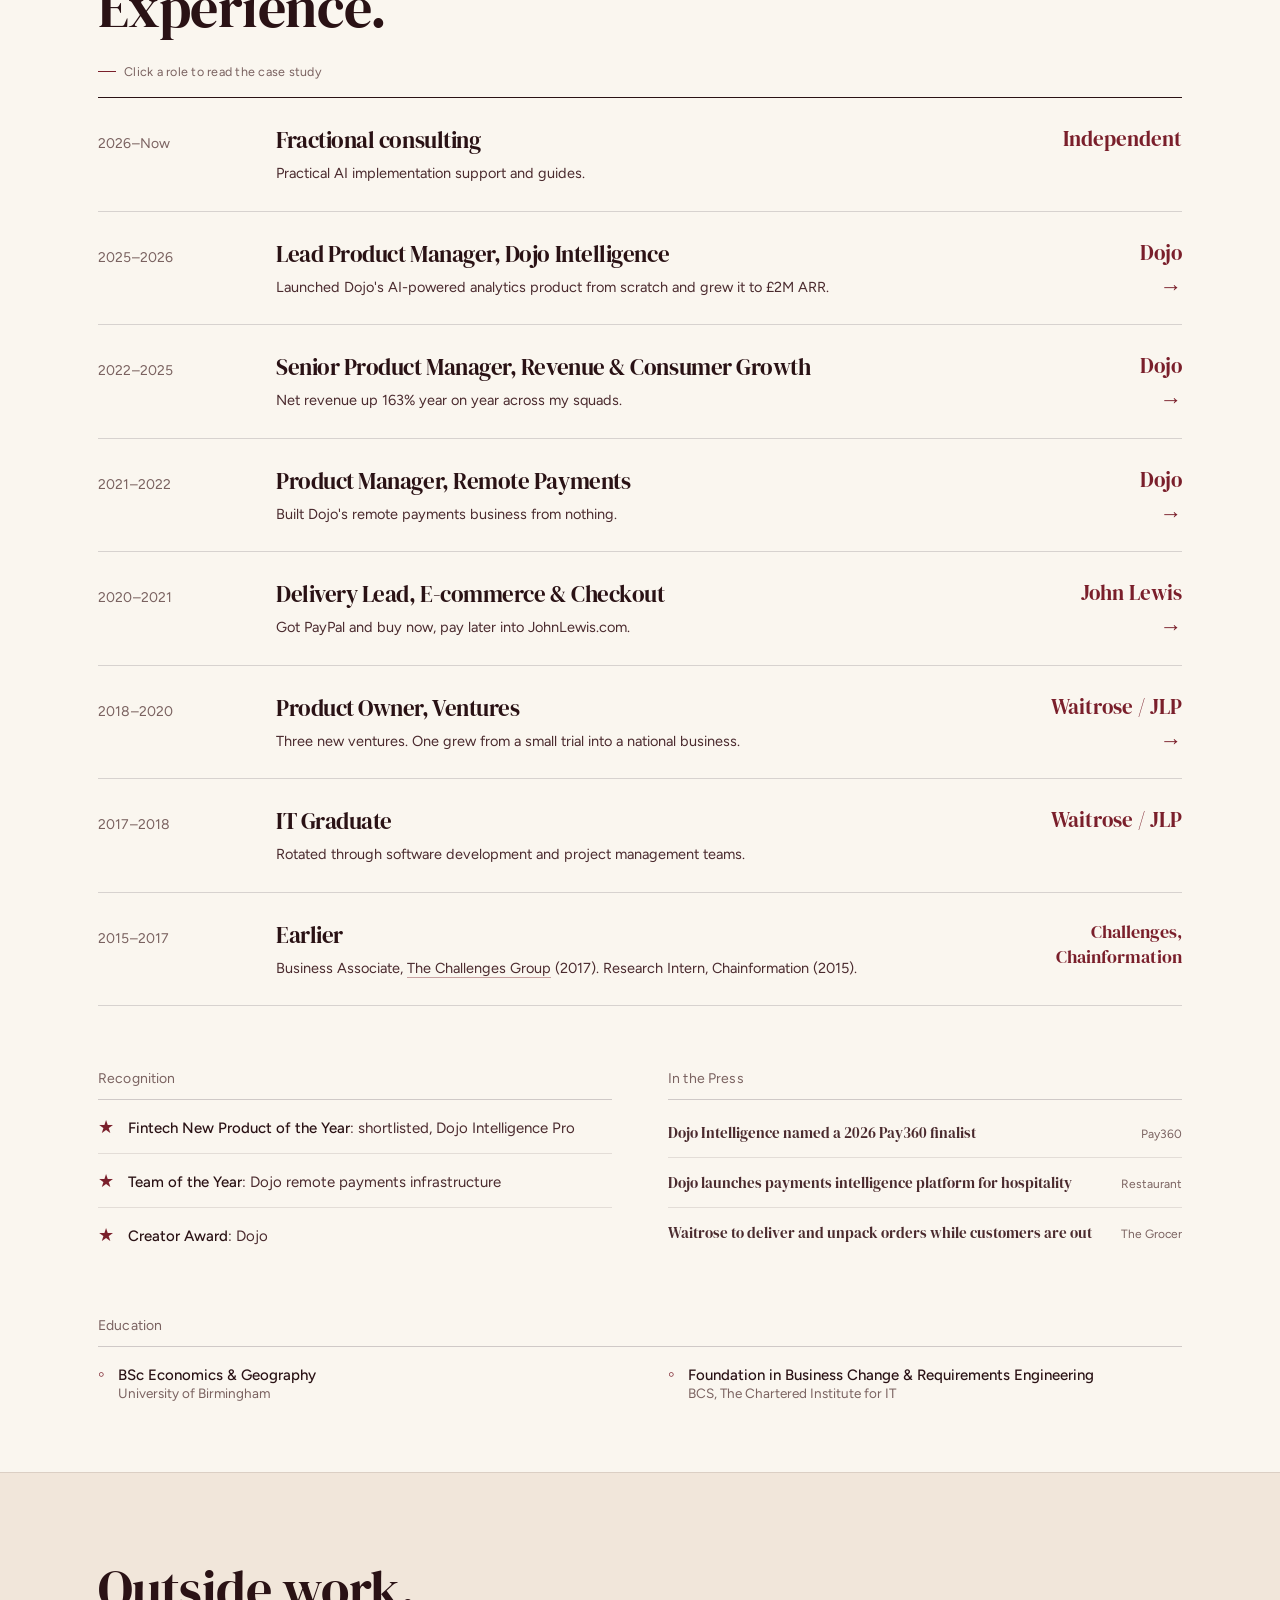
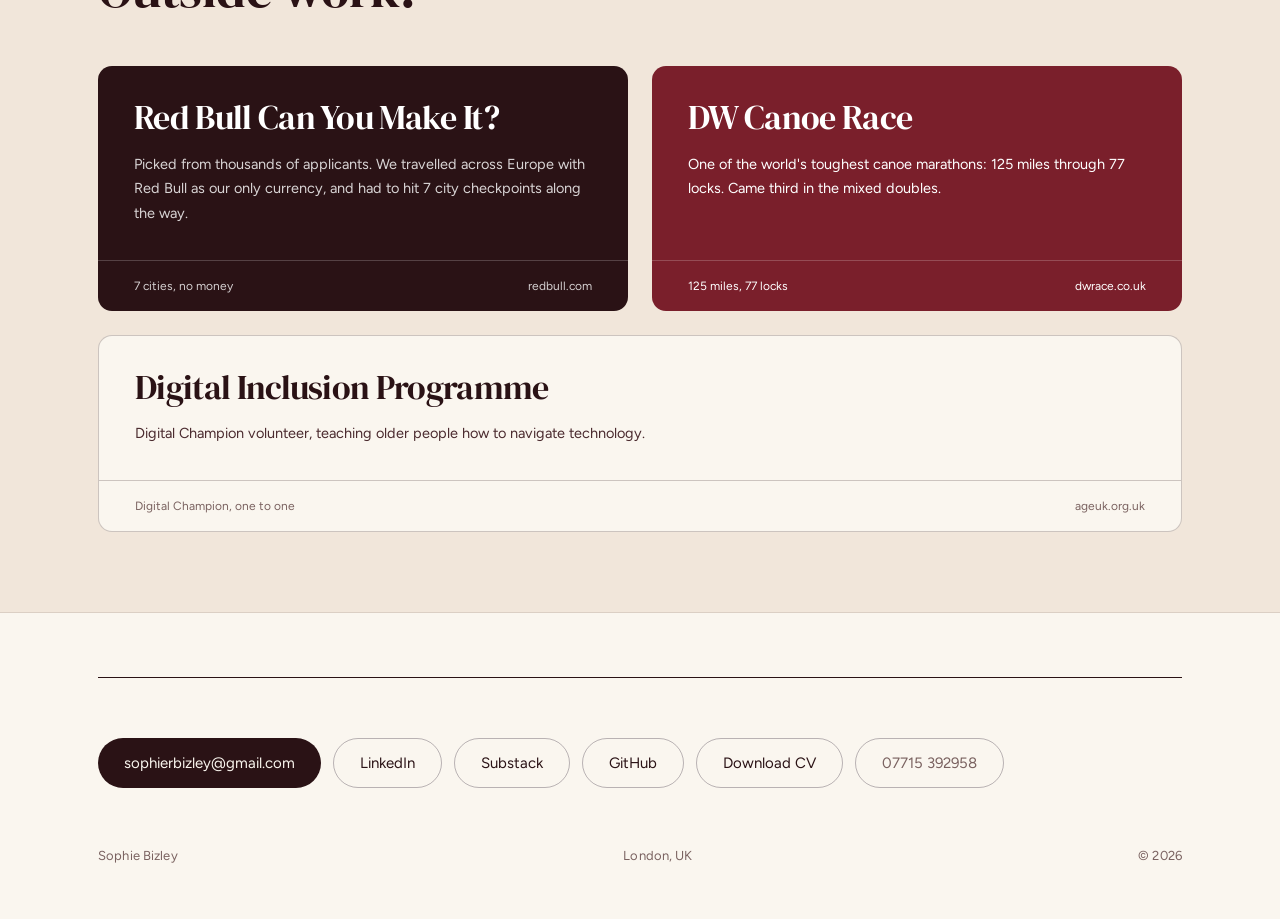
==== commit 0c8dde22: "GTM cards: two ideas worth keeping from the ChatGPT draft Co-Authored-By: Claude Opus 5.5 <noreply@a" ====
--- a/index.html
+++ b/index.html
@@ -169,10 +169,10 @@
       </div>
       <div class="approach-item" data-reveal data-reveal-delay="200">
         <h3>Sell through partners</h3>
-        <p>At Dojo, I led discovery and GTM for deeper EPOS integrations with our top 7 partners. At John Lewis, I worked with PayPal and buy now, pay later providers to get them into checkout.</p>
+        <p>At Dojo, I led discovery and GTM for deeper EPOS integrations with our top 7 partners, so our products sat inside the systems merchants already used. At John Lewis, I worked with PayPal and buy now, pay later providers to get them into checkout.</p>
       </div>
       <div class="approach-item" data-reveal data-reveal-delay="300">
-        <h3>Train the sales team</h3>
+        <h3>Get the sales team behind it</h3>
         <p>Trained 500+ sales reps and account managers on each new product. On Intelligence, I supported the sales team on the 10+ enterprise customers we won.</p>
       </div>
     </div>
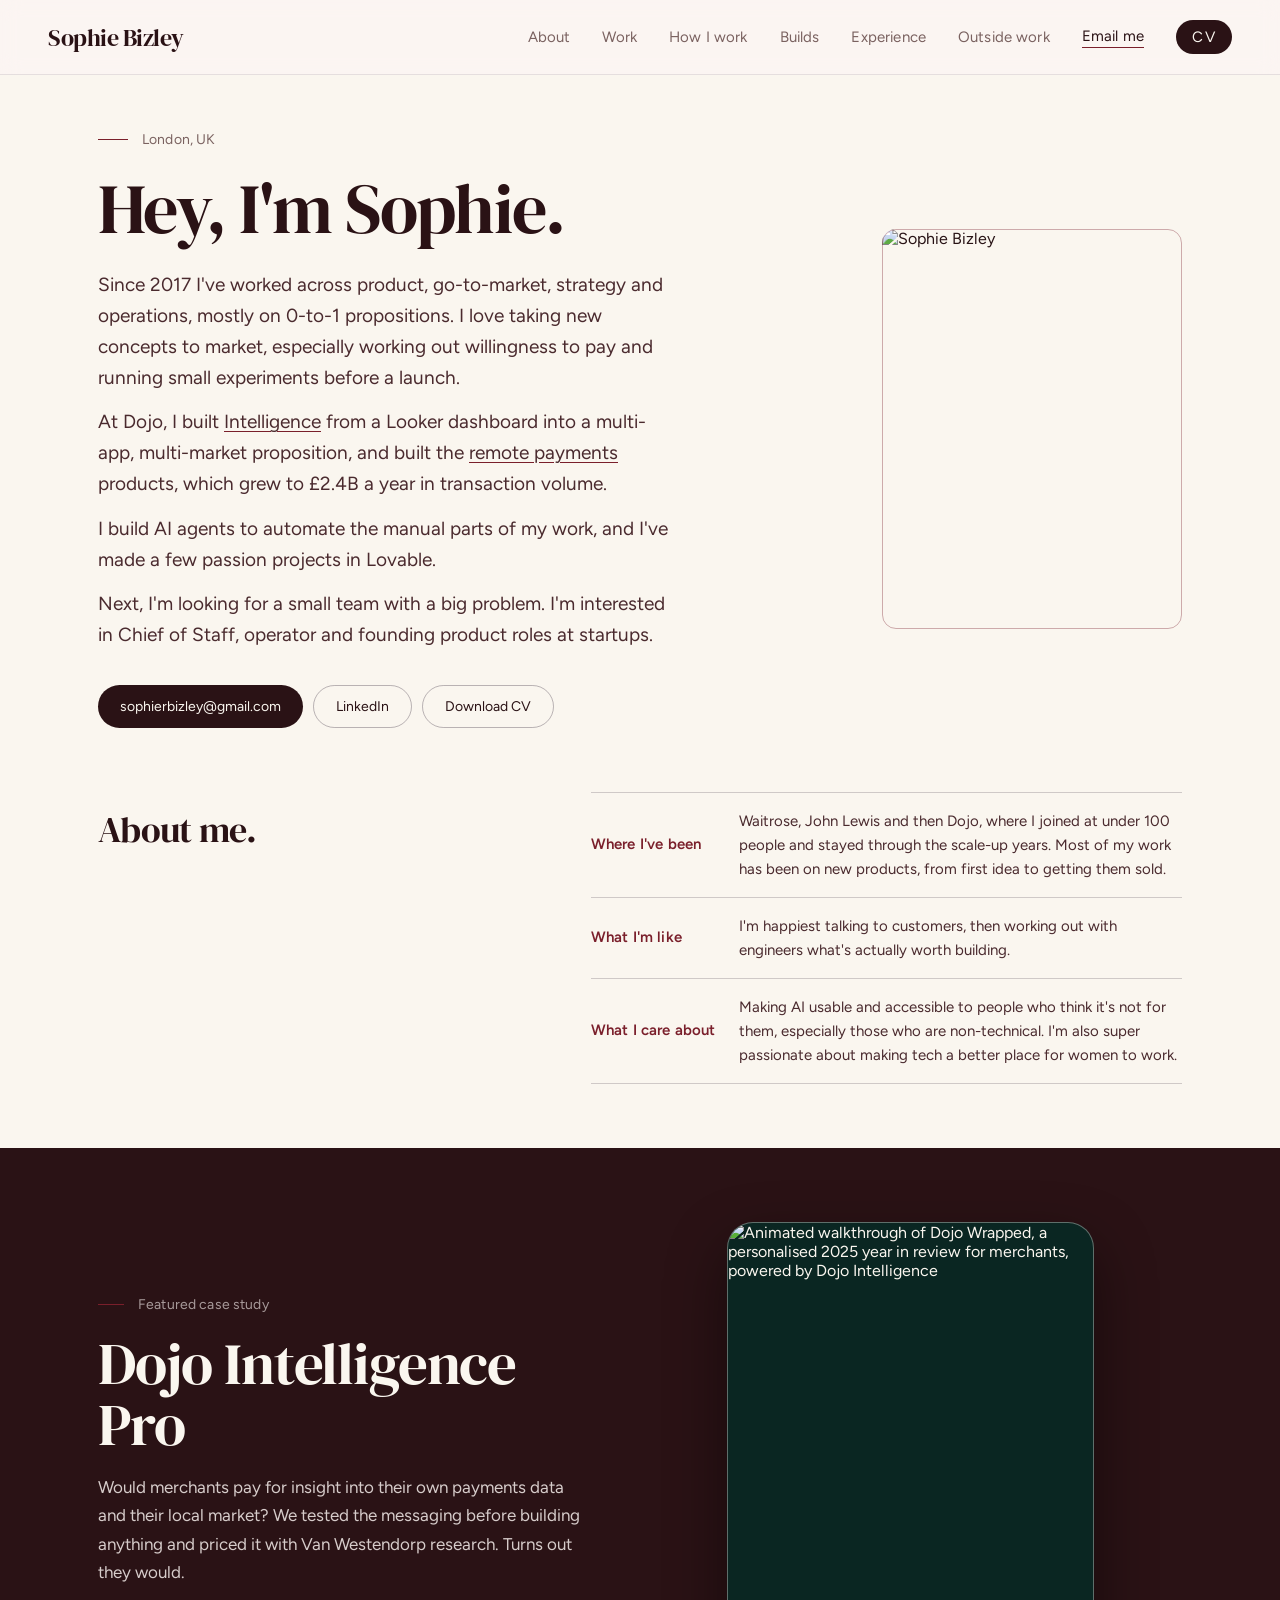
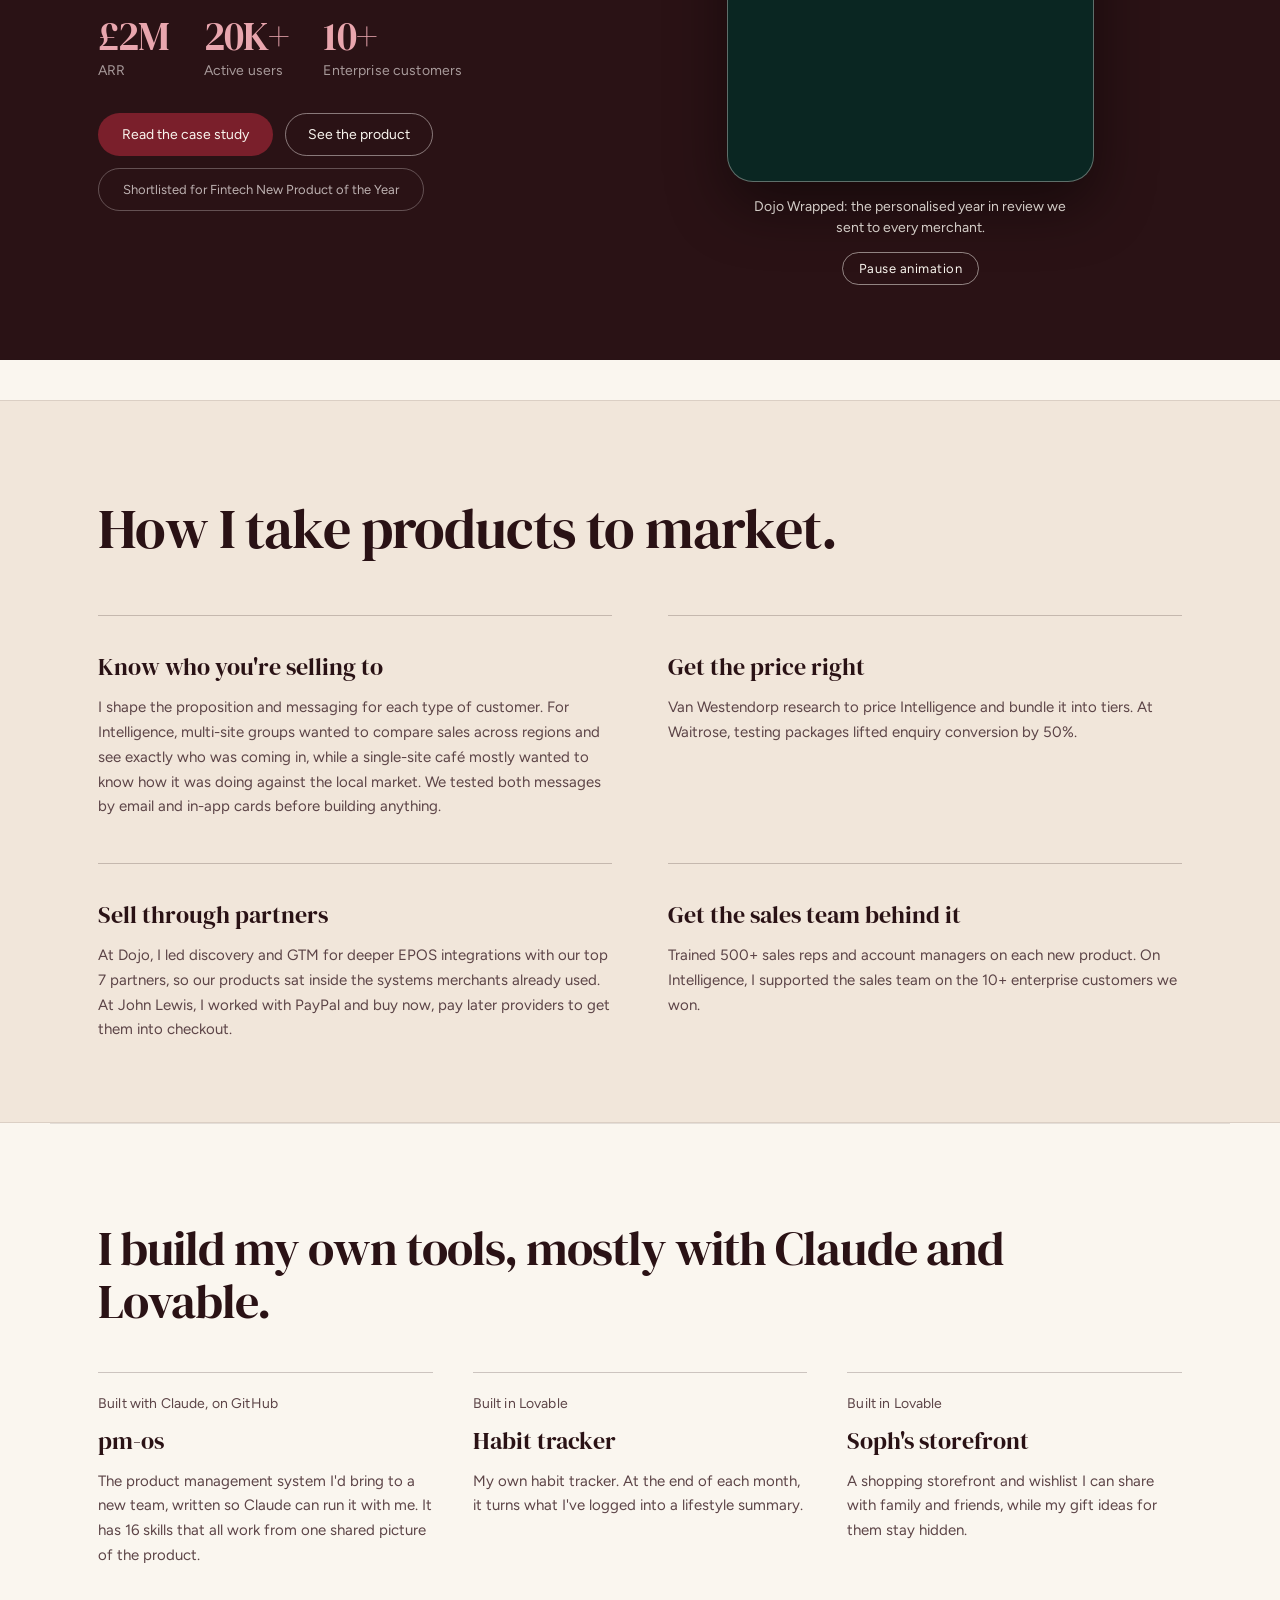
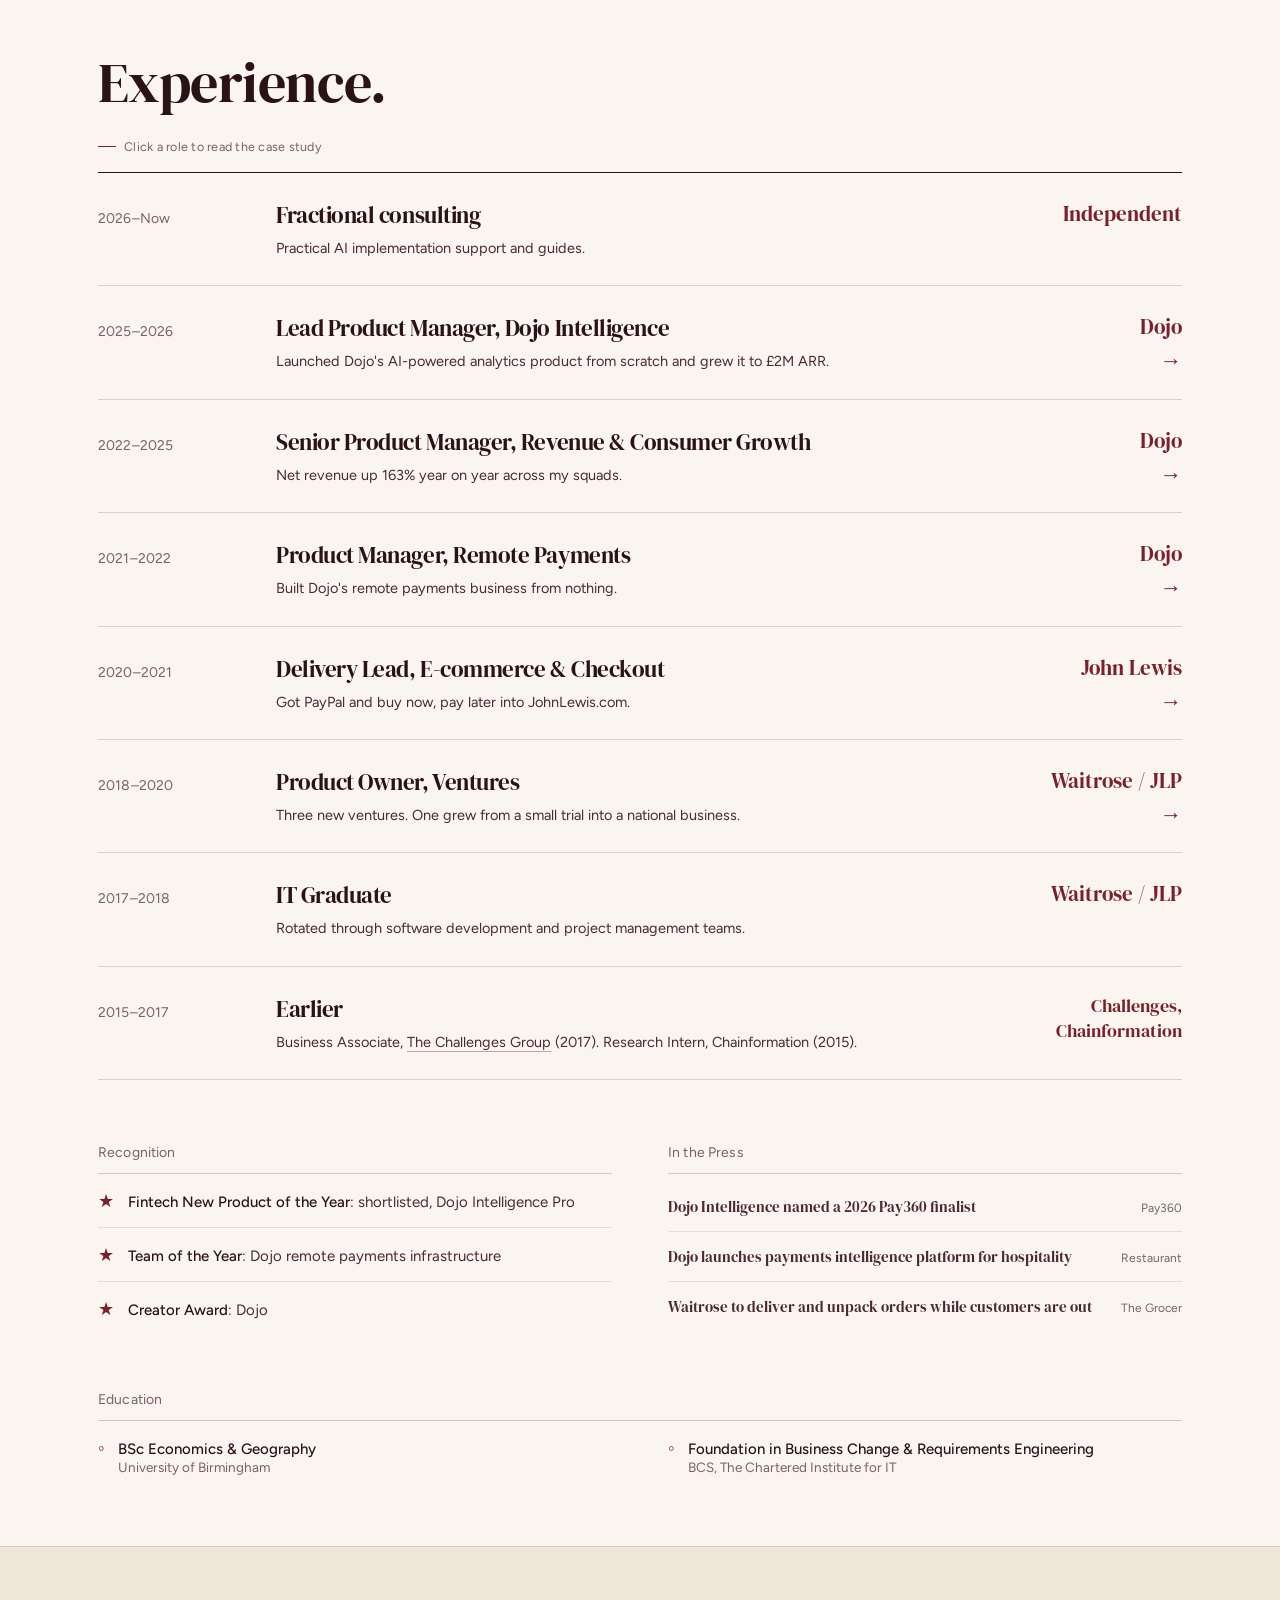
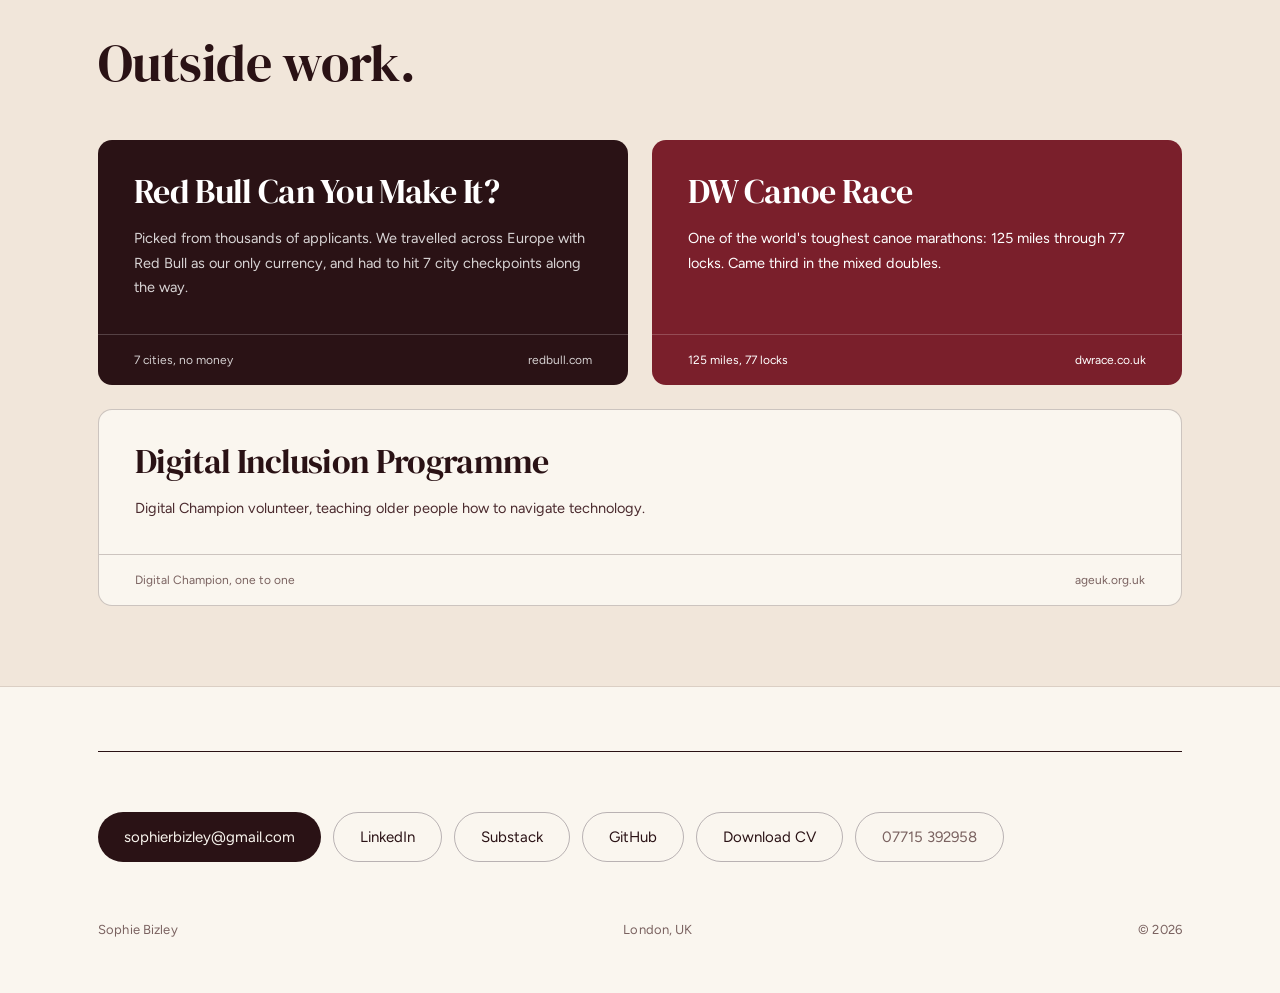
==== commit 3eea42f4: "GTM card: personas and messaging for Intelligence Co-Authored-By: Claude Opus 5.5 <noreply@anthropic" ====
--- a/index.html
+++ b/index.html
@@ -160,8 +160,8 @@
     <h2 data-reveal>How I take products to market.</h2>
     <div class="approach-grid">
       <div class="approach-item" data-reveal>
-        <h3>Find out who&#39;ll pay</h3>
-        <p>Before we built Dojo Intelligence, we tested hooks and messages with customers by email and in-app cards.</p>
+        <h3>Know who you&#39;re selling to</h3>
+        <p>I shape the proposition and messaging for each type of customer. For Intelligence, multi-site groups wanted to compare sales across regions and see exactly who was coming in, while a single-site caf&eacute; mostly wanted to know how it was doing against the local market. We tested both messages by email and in-app cards before building anything.</p>
       </div>
       <div class="approach-item" data-reveal data-reveal-delay="100">
         <h3>Get the price right</h3>
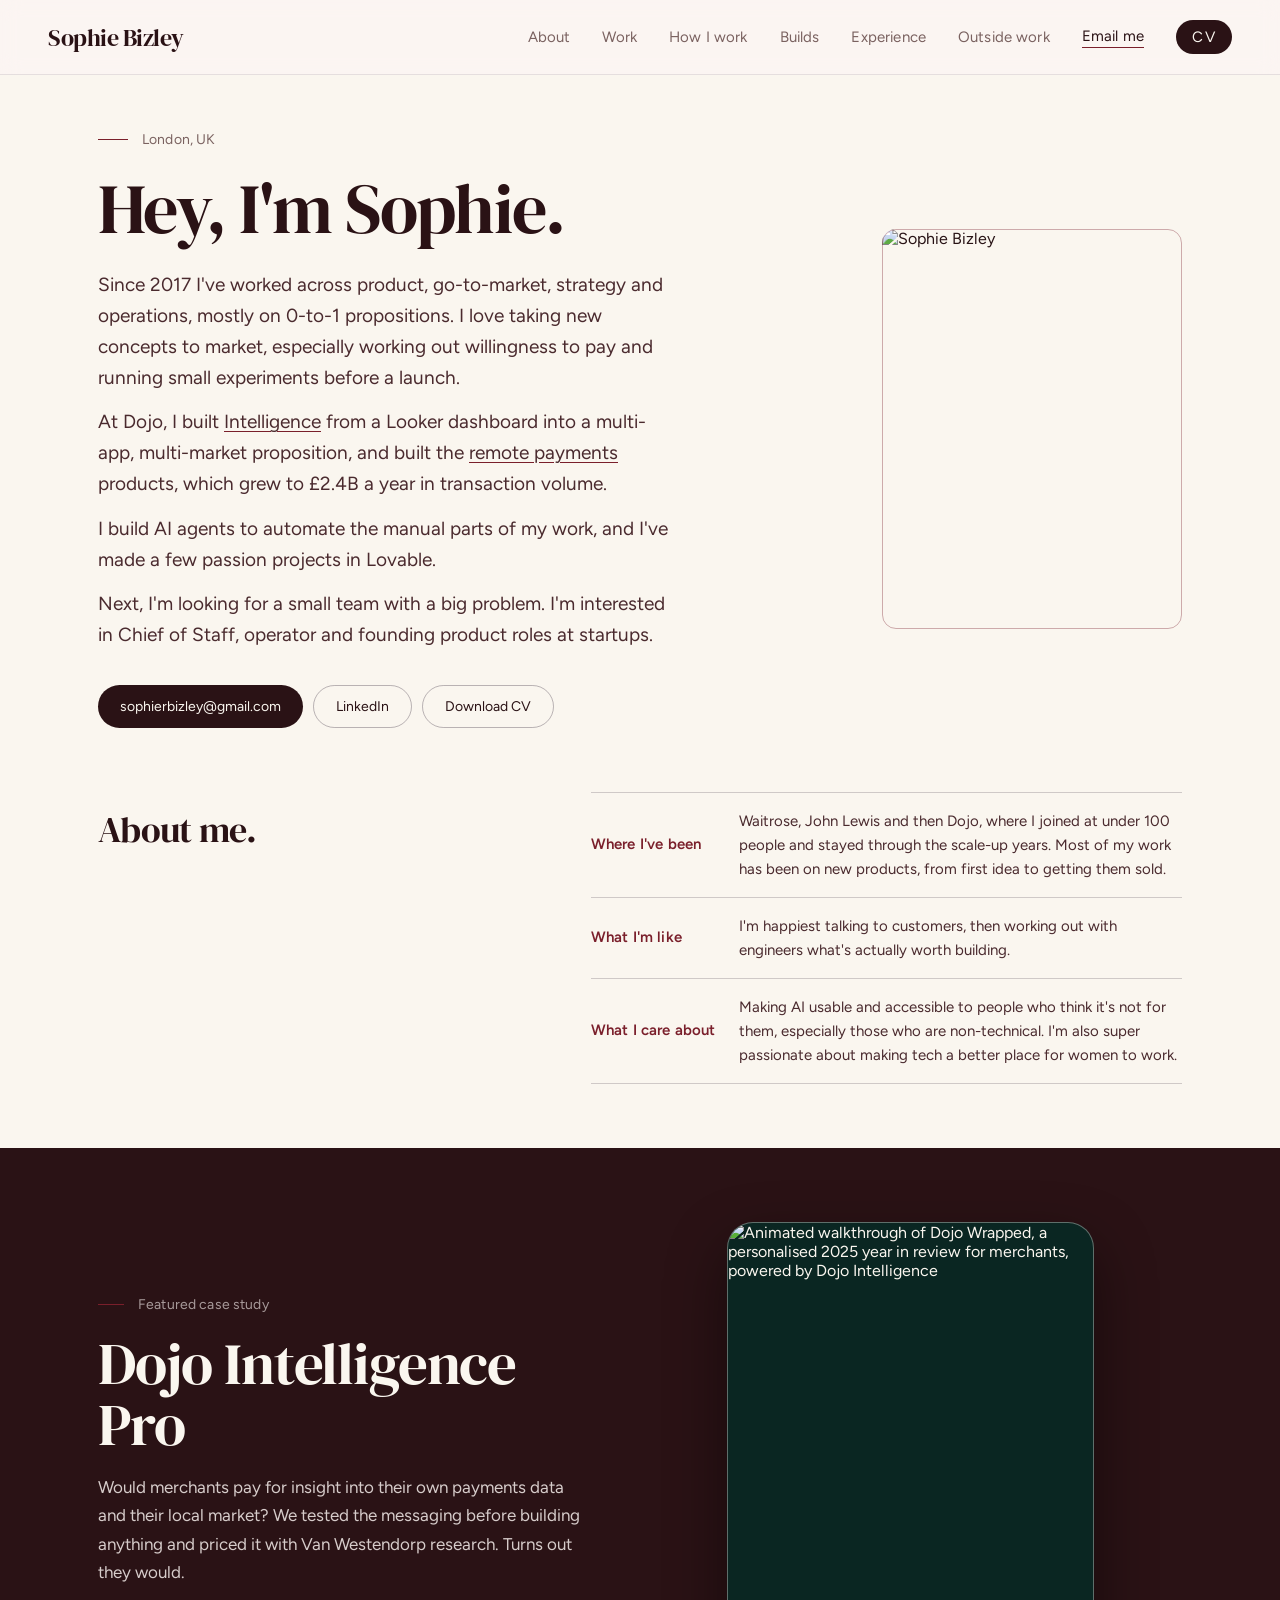
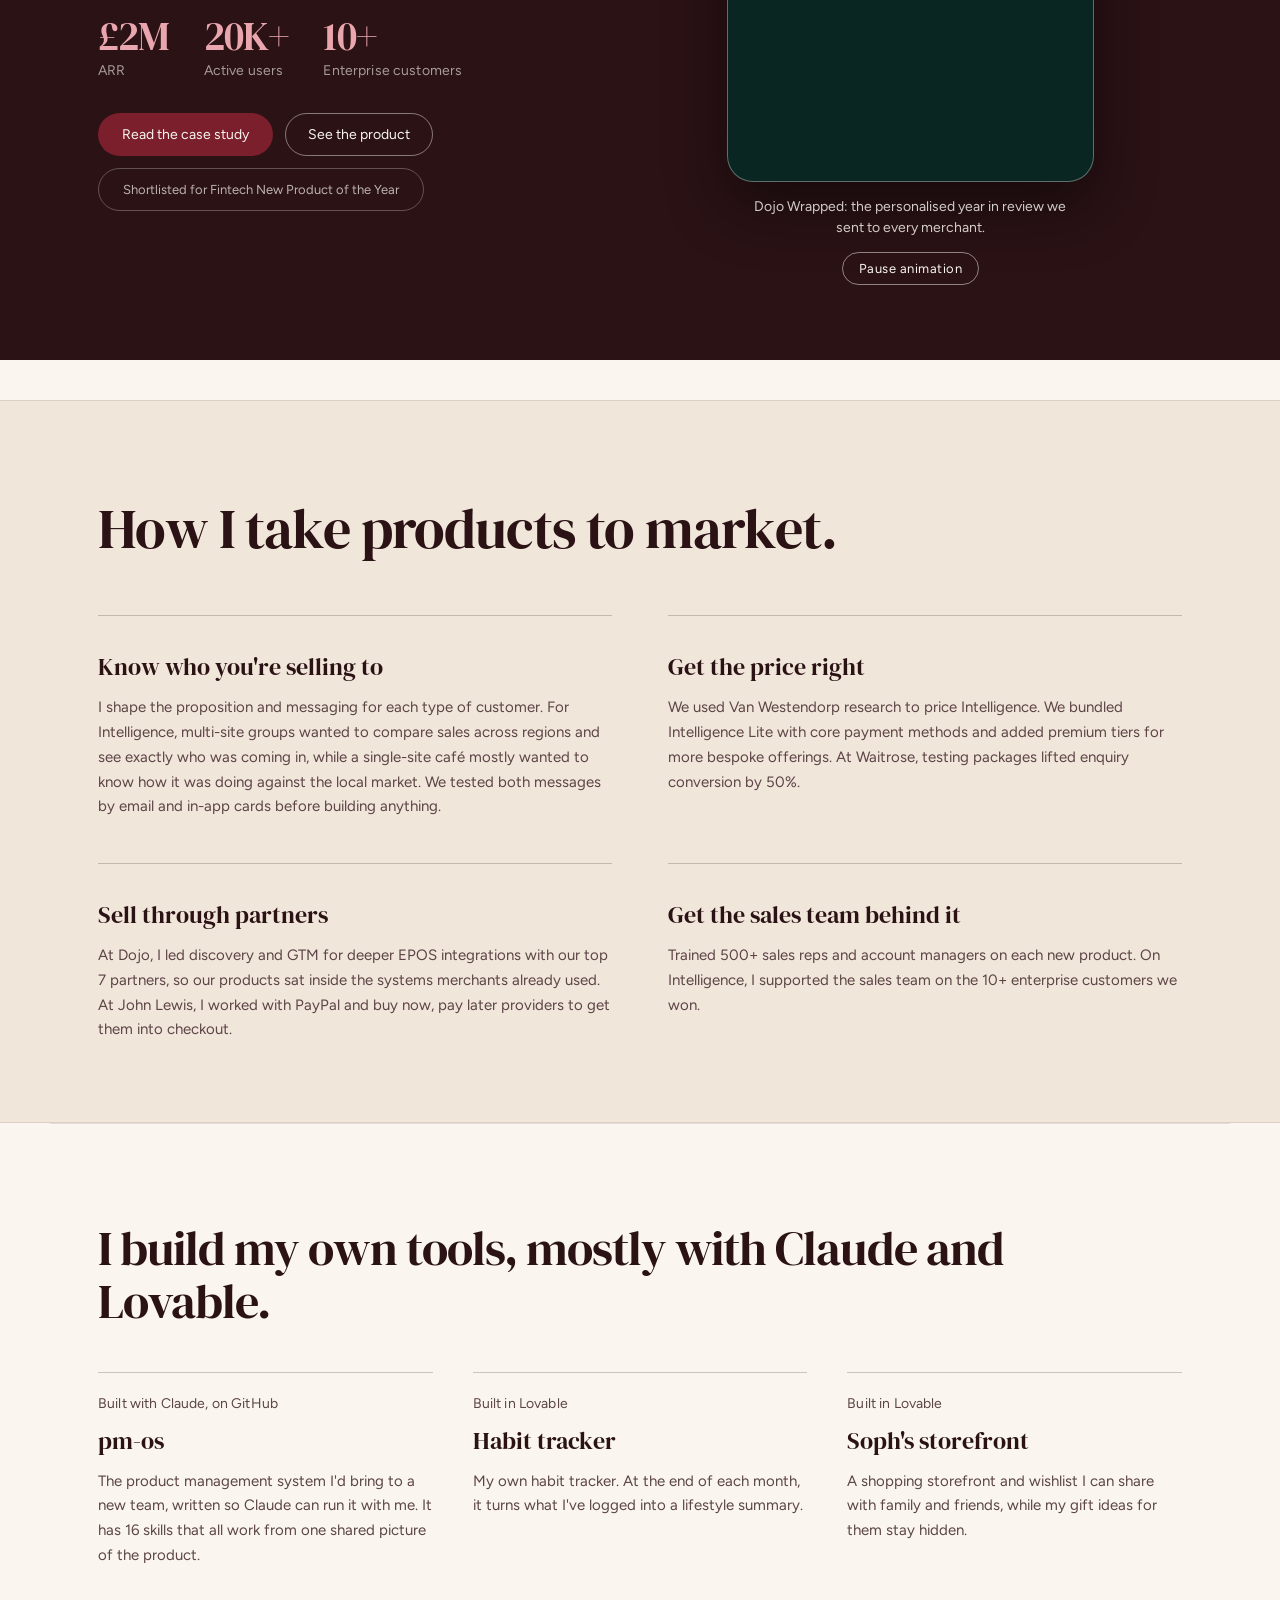
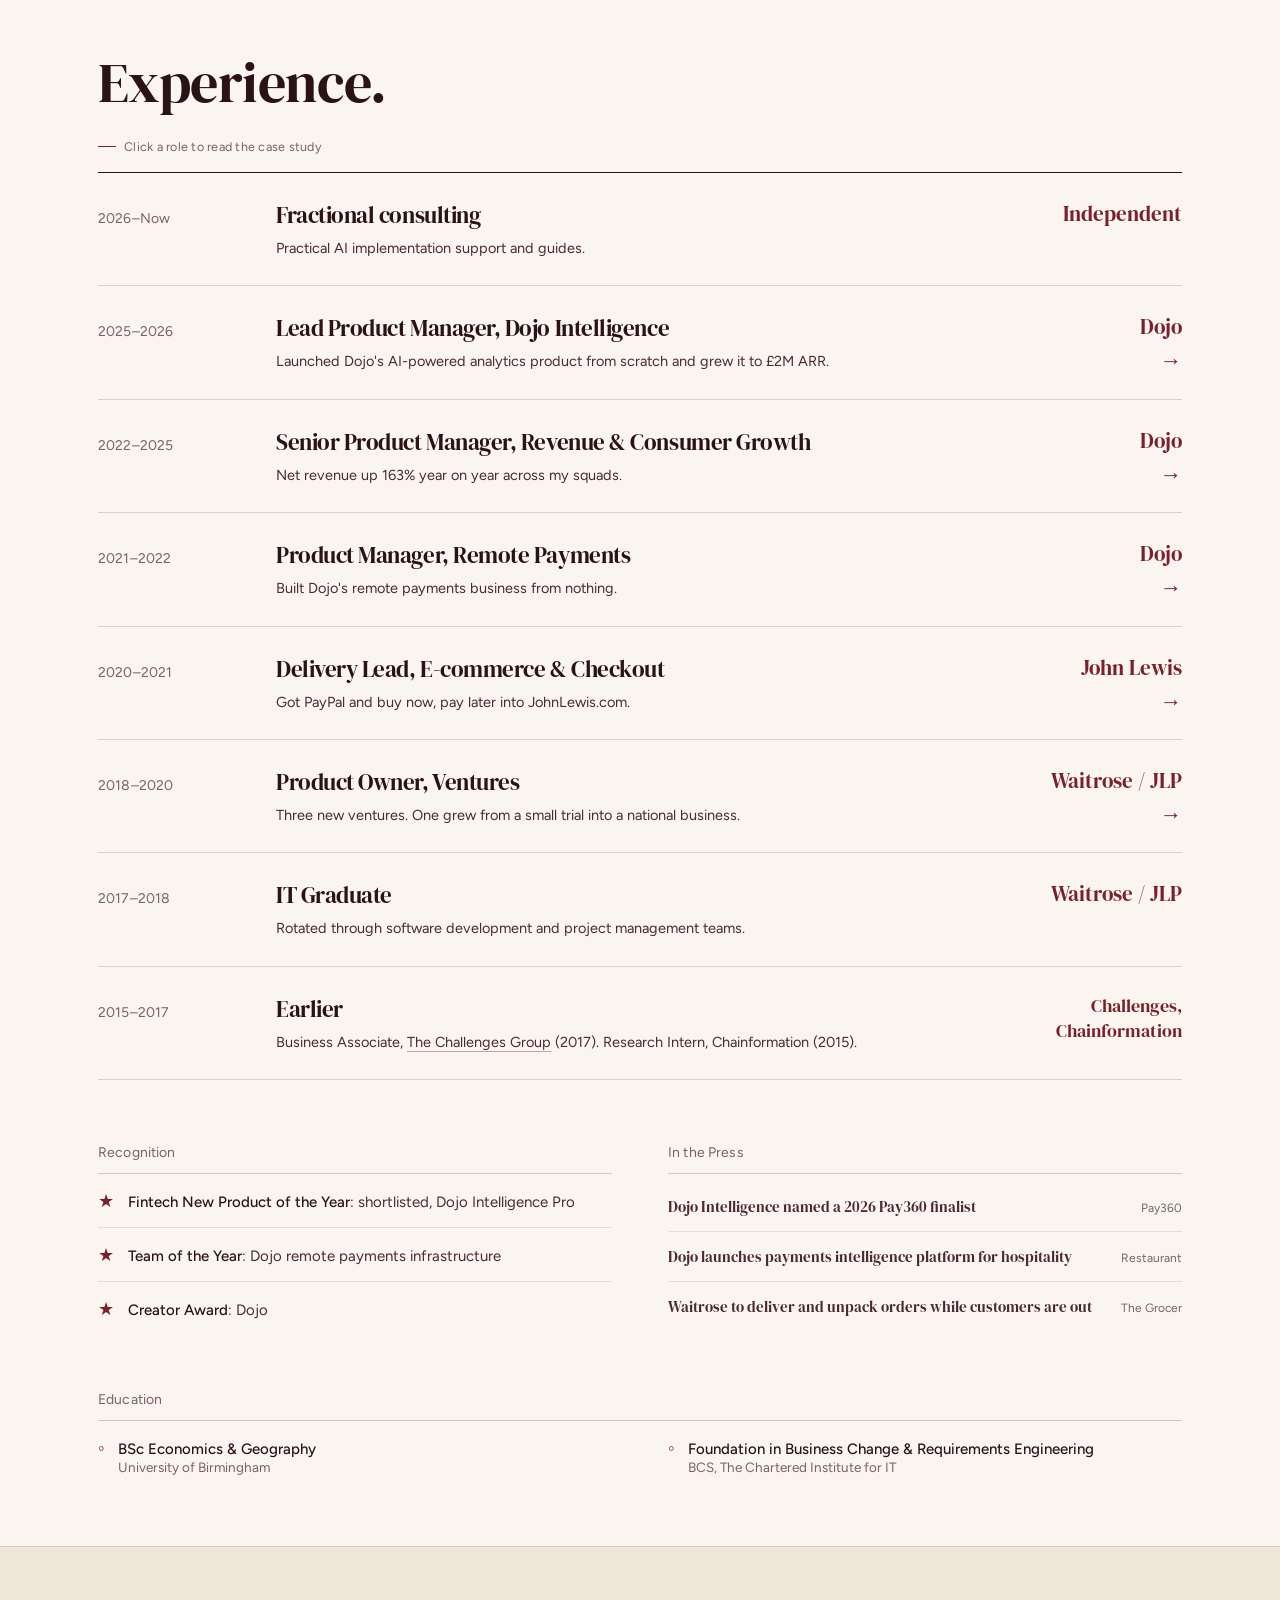
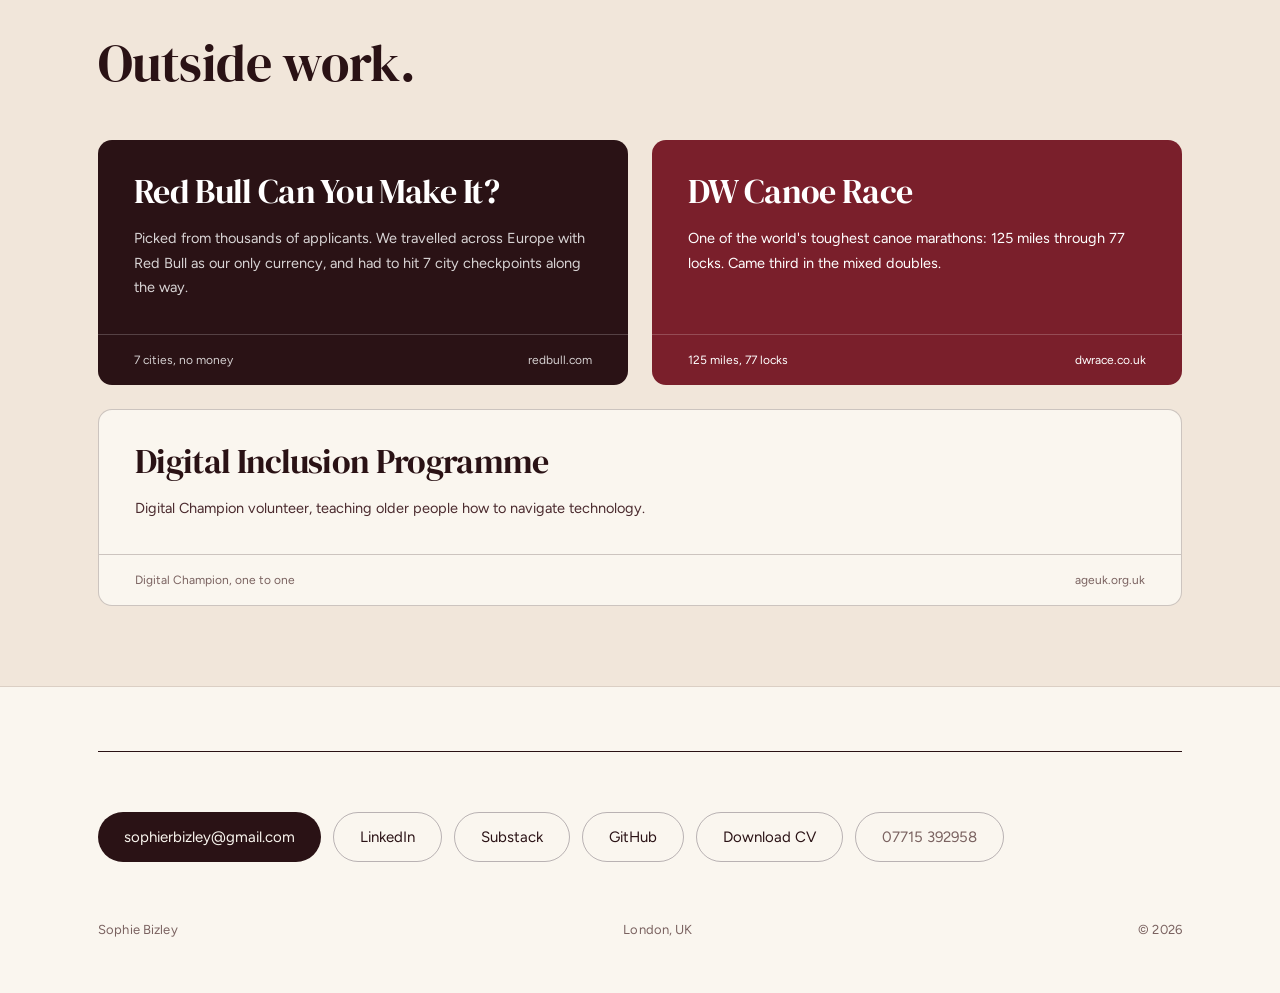
==== commit 18463ecf: "Pricing card: how Intelligence was packaged Co-Authored-By: Claude Opus 5.5 <noreply@anthropic.com> " ====
--- a/index.html
+++ b/index.html
@@ -165,7 +165,7 @@
       </div>
       <div class="approach-item" data-reveal data-reveal-delay="100">
         <h3>Get the price right</h3>
-        <p>Van Westendorp research to price Intelligence and bundle it into tiers. At Waitrose, testing packages lifted enquiry conversion by 50%.</p>
+        <p>We used Van Westendorp research to price Intelligence. We bundled Intelligence Lite with core payment methods and added premium tiers for more bespoke offerings. At Waitrose, testing packages lifted enquiry conversion by 50%.</p>
       </div>
       <div class="approach-item" data-reveal data-reveal-delay="200">
         <h3>Sell through partners</h3>
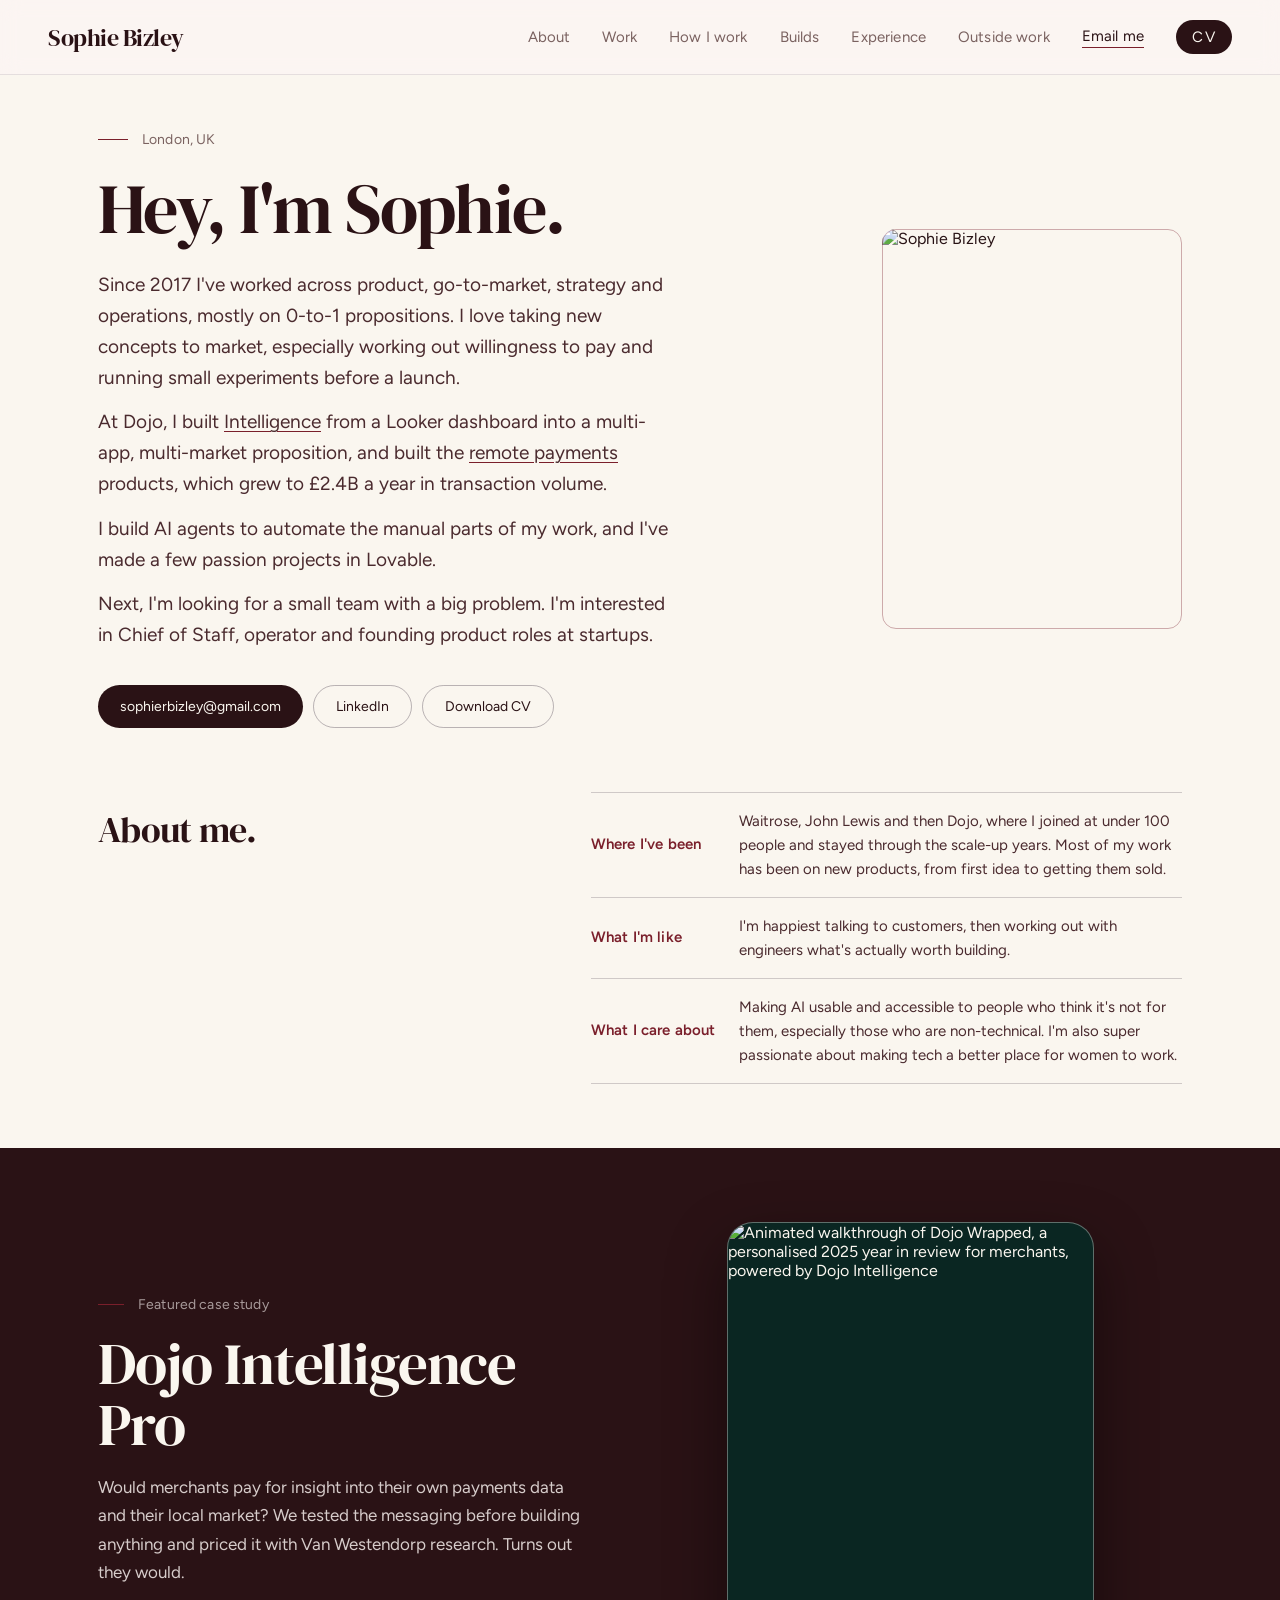
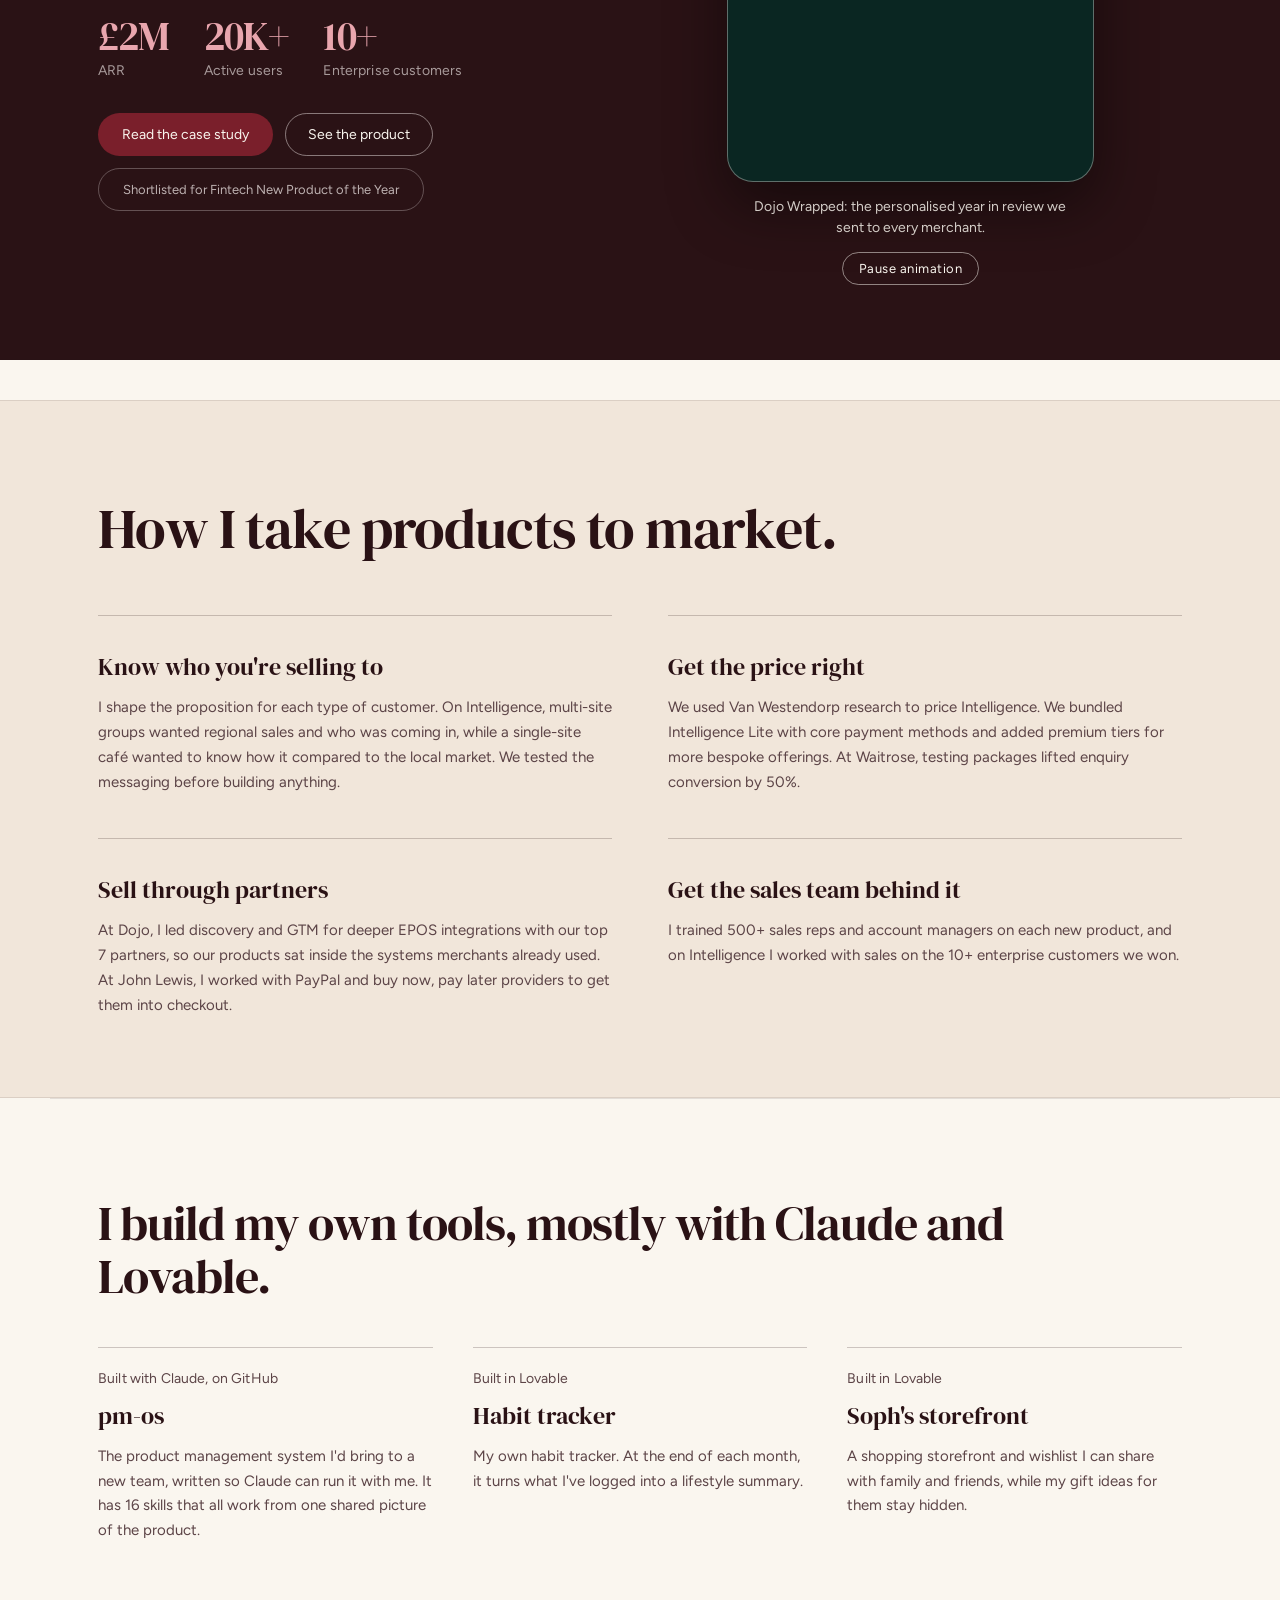
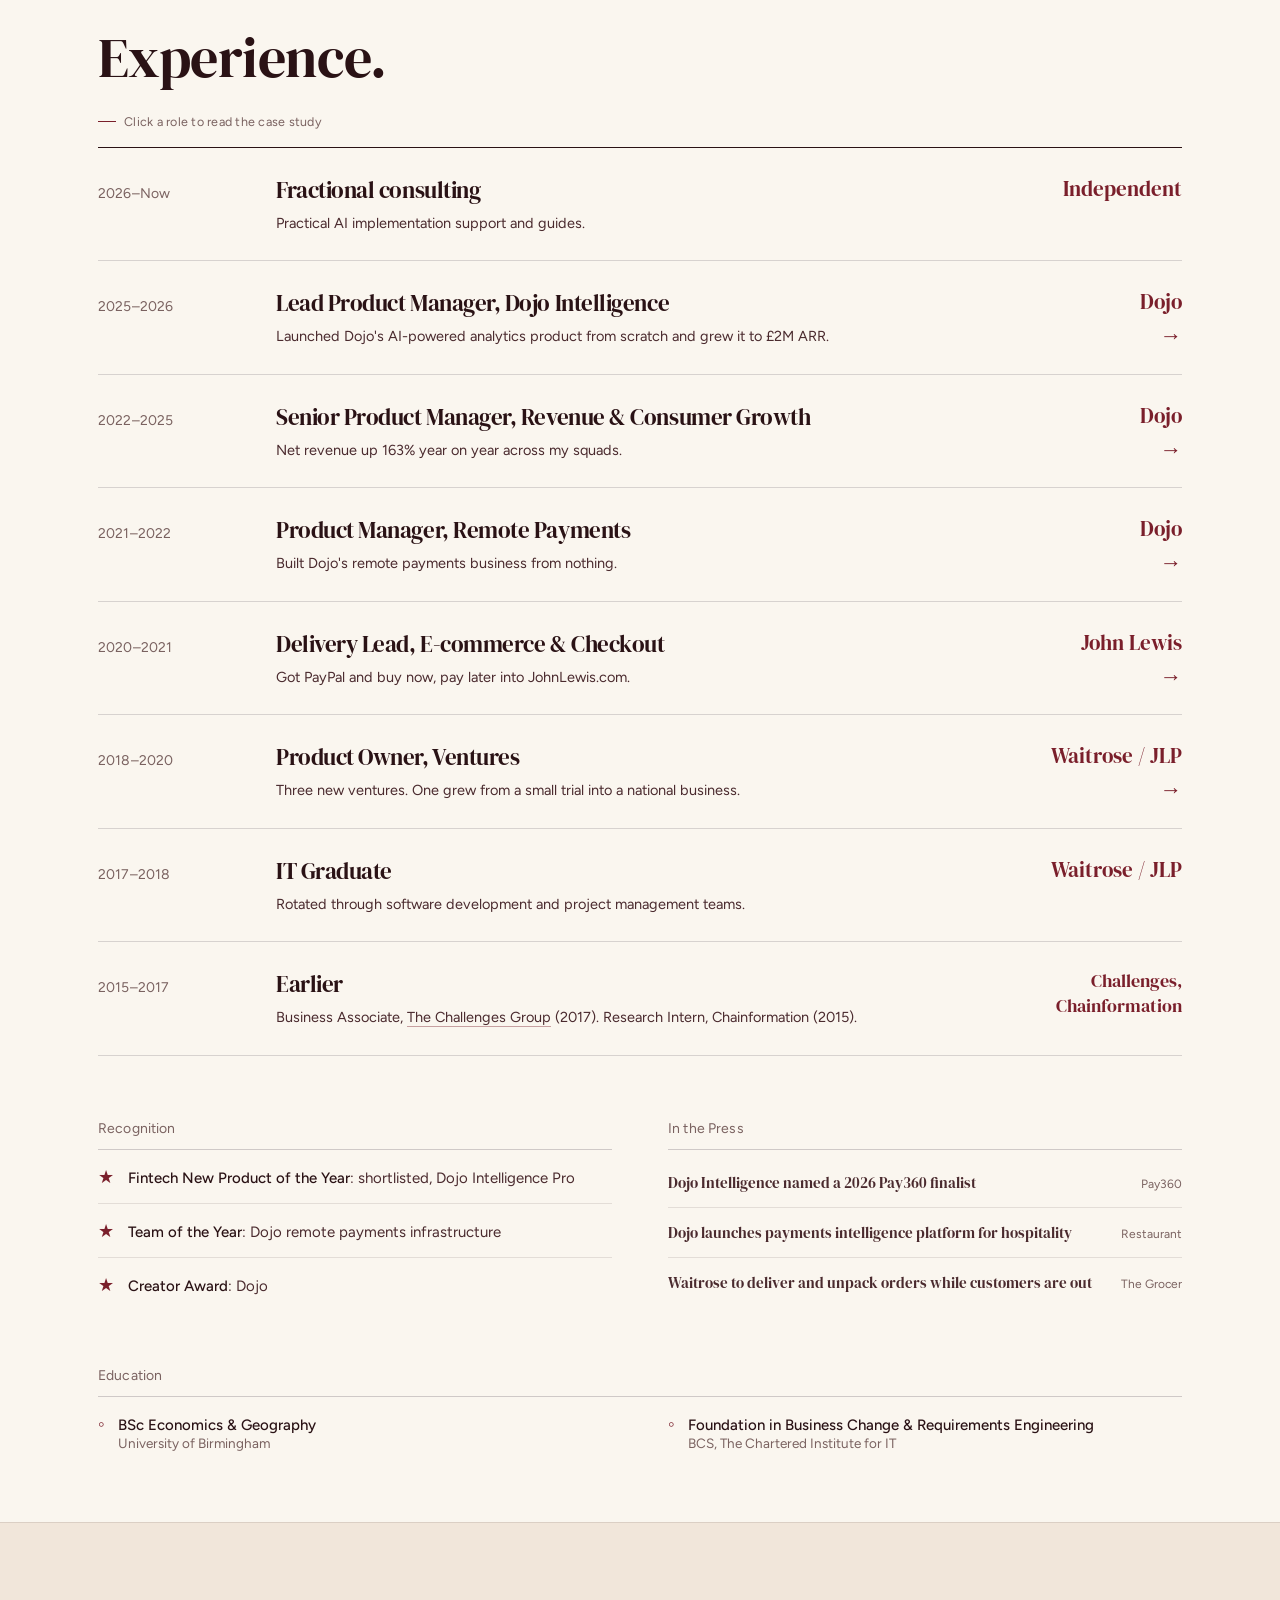
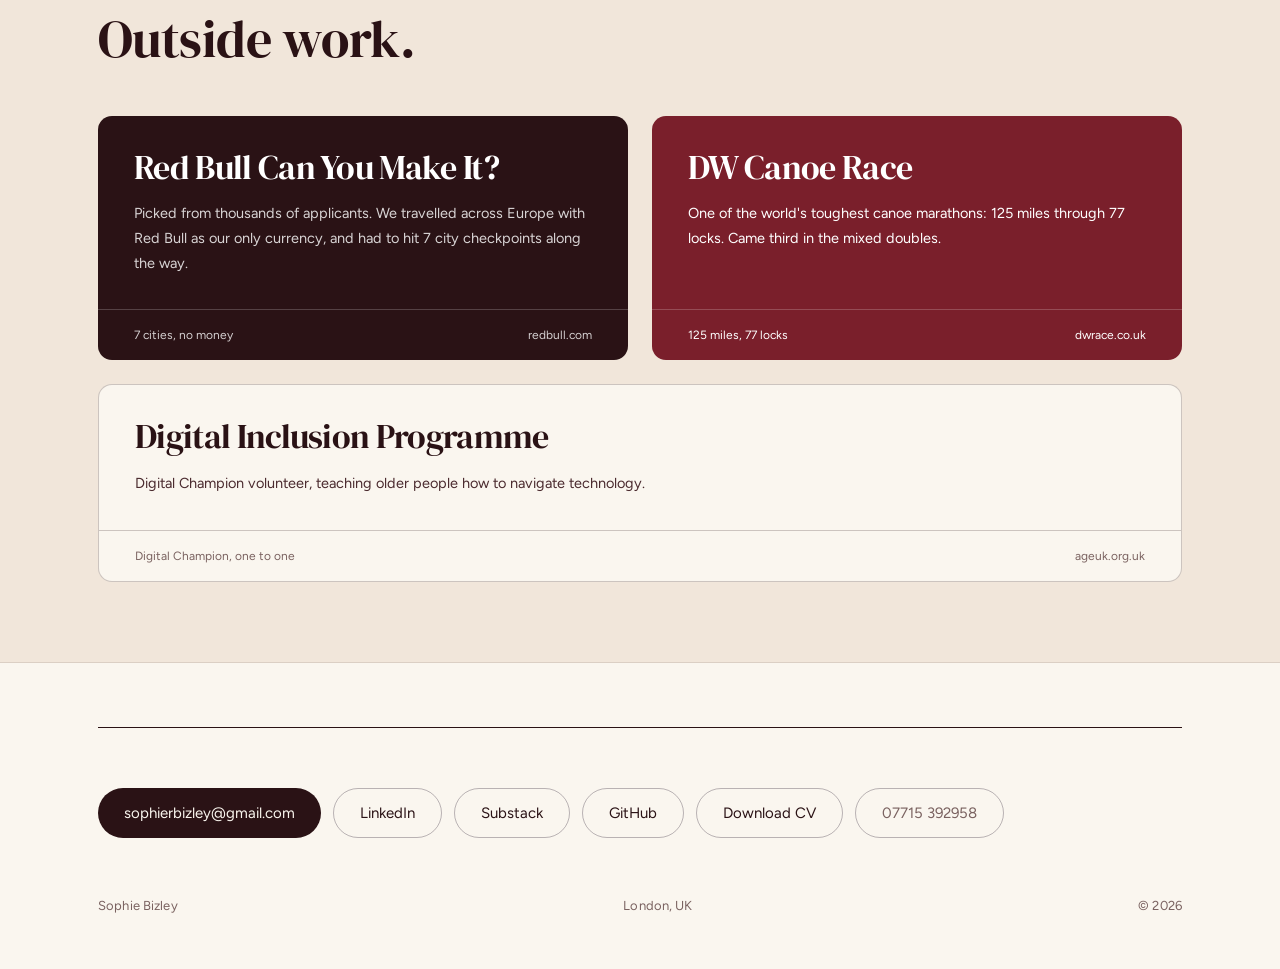
==== commit aef464dc: "GTM cards: shorter persona example, active sales line Co-Authored-By: Claude Opus 5.5 <noreply@anthr" ====
--- a/index.html
+++ b/index.html
@@ -161,7 +161,7 @@
     <div class="approach-grid">
       <div class="approach-item" data-reveal>
         <h3>Know who you&#39;re selling to</h3>
-        <p>I shape the proposition and messaging for each type of customer. For Intelligence, multi-site groups wanted to compare sales across regions and see exactly who was coming in, while a single-site caf&eacute; mostly wanted to know how it was doing against the local market. We tested both messages by email and in-app cards before building anything.</p>
+        <p>I shape the proposition for each type of customer. On Intelligence, multi-site groups wanted regional sales and who was coming in, while a single-site caf&eacute; wanted to know how it compared to the local market. We tested the messaging before building anything.</p>
       </div>
       <div class="approach-item" data-reveal data-reveal-delay="100">
         <h3>Get the price right</h3>
@@ -173,7 +173,7 @@
       </div>
       <div class="approach-item" data-reveal data-reveal-delay="300">
         <h3>Get the sales team behind it</h3>
-        <p>Trained 500+ sales reps and account managers on each new product. On Intelligence, I supported the sales team on the 10+ enterprise customers we won.</p>
+        <p>I trained 500+ sales reps and account managers on each new product, and on Intelligence I worked with sales on the 10+ enterprise customers we won.</p>
       </div>
     </div>
   </div>
